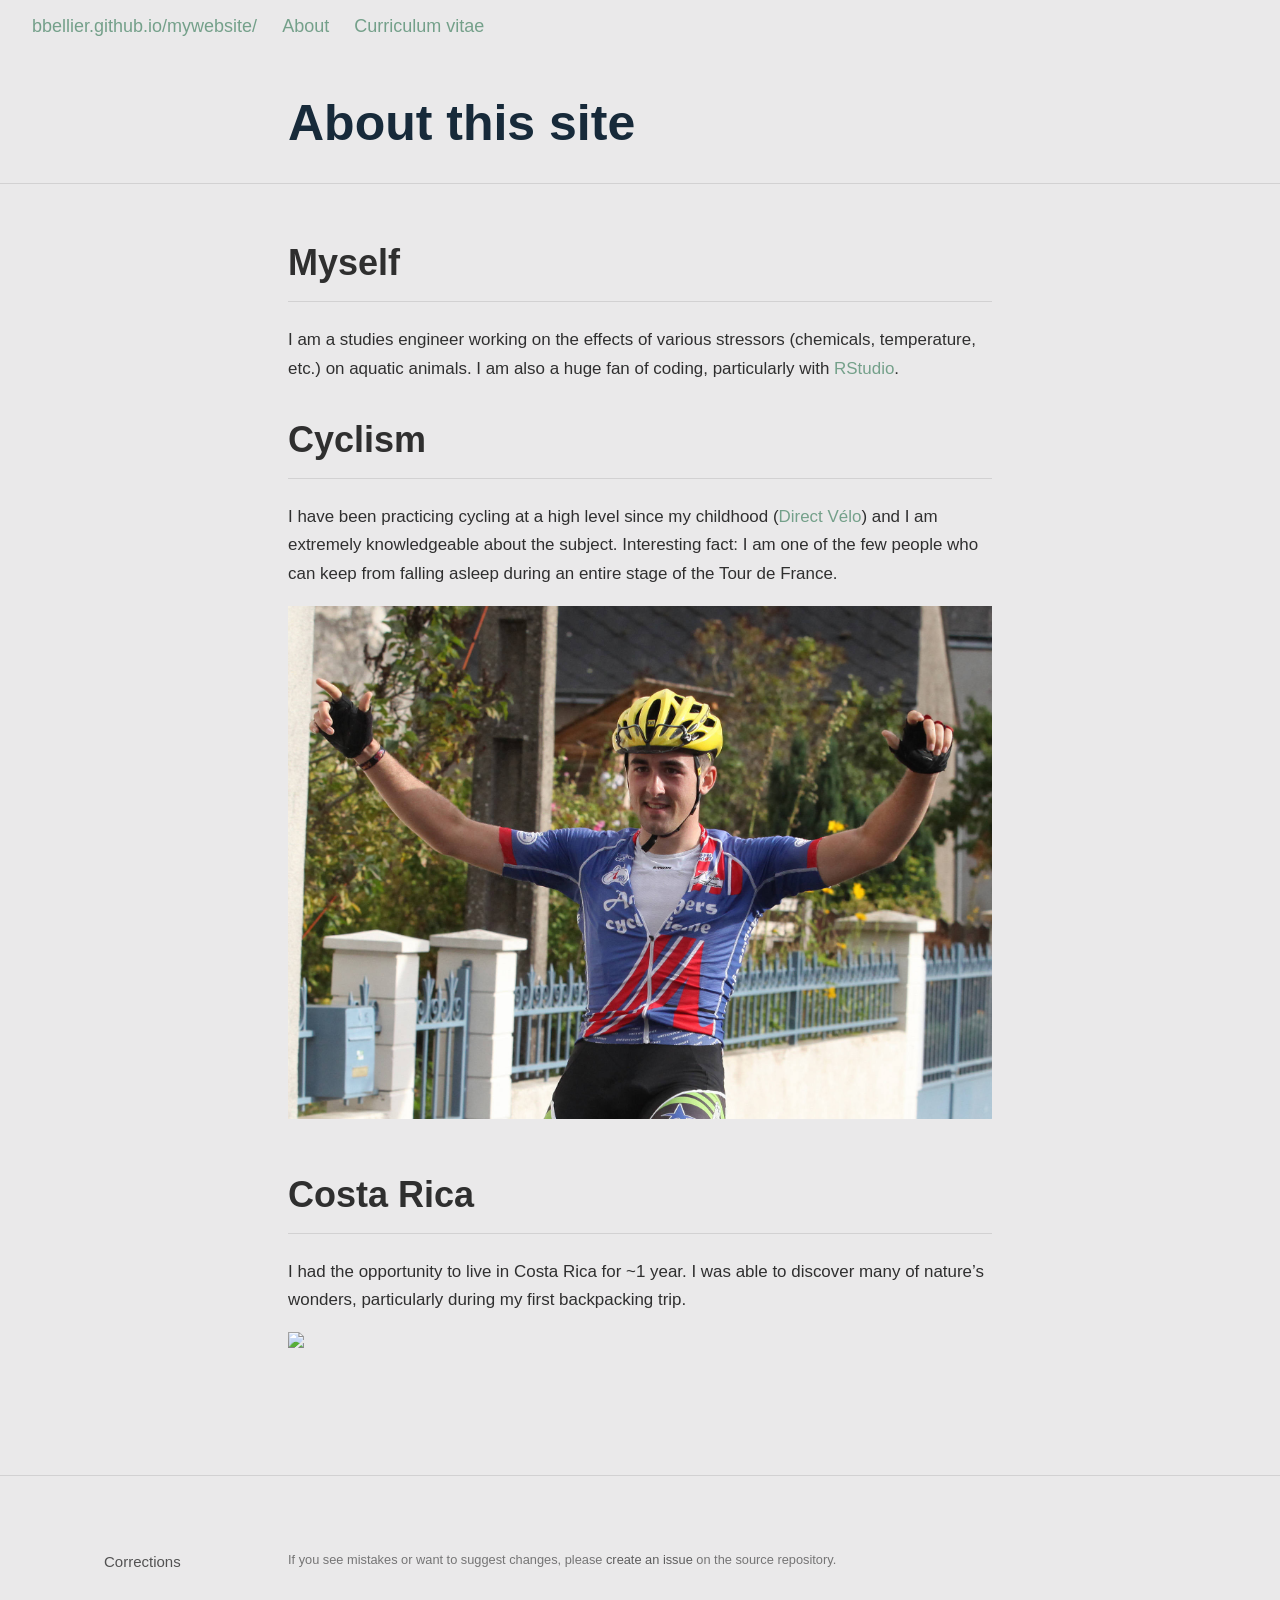
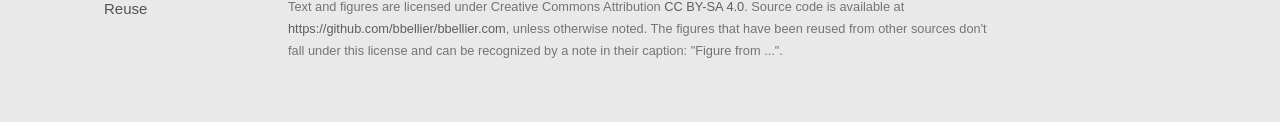
==== docs/about.html @ c28775d5 "Modifications 4 first files" ====
<!DOCTYPE html>

<html xmlns="http://www.w3.org/1999/xhtml" lang="" xml:lang="">

<head>
  <meta charset="utf-8"/>
  <meta name="viewport" content="width=device-width, initial-scale=1"/>
  <meta http-equiv="X-UA-Compatible" content="IE=Edge,chrome=1"/>
  <meta name="generator" content="distill" />

  <style type="text/css">
  /* Hide doc at startup (prevent jankiness while JS renders/transforms) */
  body {
    visibility: hidden;
  }
  </style>

 <!--radix_placeholder_import_source-->
 <!--/radix_placeholder_import_source-->

<style type="text/css">code{white-space: pre;}</style>
<style type="text/css" data-origin="pandoc">
pre > code.sourceCode { white-space: pre; position: relative; }
pre > code.sourceCode > span { display: inline-block; line-height: 1.25; }
pre > code.sourceCode > span:empty { height: 1.2em; }
.sourceCode { overflow: visible; }
code.sourceCode > span { color: inherit; text-decoration: inherit; }
div.sourceCode { margin: 1em 0; }
pre.sourceCode { margin: 0; }
@media screen {
div.sourceCode { overflow: auto; }
}
@media print {
pre > code.sourceCode { white-space: pre-wrap; }
pre > code.sourceCode > span { text-indent: -5em; padding-left: 5em; }
}
pre.numberSource code
  { counter-reset: source-line 0; }
pre.numberSource code > span
  { position: relative; left: -4em; counter-increment: source-line; }
pre.numberSource code > span > a:first-child::before
  { content: counter(source-line);
    position: relative; left: -1em; text-align: right; vertical-align: baseline;
    border: none; display: inline-block;
    -webkit-touch-callout: none; -webkit-user-select: none;
    -khtml-user-select: none; -moz-user-select: none;
    -ms-user-select: none; user-select: none;
    padding: 0 4px; width: 4em;
    color: #aaaaaa;
  }
pre.numberSource { margin-left: 3em; border-left: 1px solid #aaaaaa;  padding-left: 4px; }
div.sourceCode
  { color: #00769e; background-color: #f1f3f5; }
@media screen {
pre > code.sourceCode > span > a:first-child::before { text-decoration: underline; }
}
code span { color: #00769e; } /* Normal */
code span.al { color: #ad0000; } /* Alert */
code span.an { color: #5e5e5e; } /* Annotation */
code span.at { color: #657422; } /* Attribute */
code span.bn { color: #ad0000; } /* BaseN */
code span.bu { } /* BuiltIn */
code span.cf { color: #00769e; } /* ControlFlow */
code span.ch { color: #20794d; } /* Char */
code span.cn { color: #8f5902; } /* Constant */
code span.co { color: #5e5e5e; } /* Comment */
code span.cv { color: #5e5e5e; font-style: italic; } /* CommentVar */
code span.do { color: #5e5e5e; font-style: italic; } /* Documentation */
code span.dt { color: #ad0000; } /* DataType */
code span.dv { color: #ad0000; } /* DecVal */
code span.er { color: #ad0000; } /* Error */
code span.ex { } /* Extension */
code span.fl { color: #ad0000; } /* Float */
code span.fu { color: #4758ab; } /* Function */
code span.im { } /* Import */
code span.in { color: #5e5e5e; } /* Information */
code span.kw { color: #00769e; } /* Keyword */
code span.op { color: #5e5e5e; } /* Operator */
code span.ot { color: #00769e; } /* Other */
code span.pp { color: #ad0000; } /* Preprocessor */
code span.sc { color: #5e5e5e; } /* SpecialChar */
code span.ss { color: #20794d; } /* SpecialString */
code span.st { color: #20794d; } /* String */
code span.va { color: #111111; } /* Variable */
code span.vs { color: #20794d; } /* VerbatimString */
code span.wa { color: #5e5e5e; font-style: italic; } /* Warning */
</style>


  <!--radix_placeholder_meta_tags-->
  <title>bbellier.github.io/mywebsite/: About this site</title>


  <link rel="license" href="https://creativecommons.org/licenses/by-sa/4.0/"/>
  <link rel="icon" type="image/vnd.microsoft.icon" href="icons/fish.ico"/>


  <!--  https://developers.facebook.com/docs/sharing/webmasters#markup -->
  <meta property="og:title" content="bbellier.github.io/mywebsite/: About this site"/>
  <meta property="og:type" content="article"/>
  <meta property="og:locale" content="en_US"/>
  <meta property="og:site_name" content="bbellier.github.io/mywebsite/"/>

  <!--  https://dev.twitter.com/cards/types/summary -->
  <meta property="twitter:card" content="summary"/>
  <meta property="twitter:title" content="bbellier.github.io/mywebsite/: About this site"/>

  <!--/radix_placeholder_meta_tags-->
  <!--radix_placeholder_rmarkdown_metadata-->

  <script type="text/json" id="radix-rmarkdown-metadata">
  {"type":"list","attributes":{"names":{"type":"character","attributes":{},"value":["title","site"]}},"value":[{"type":"character","attributes":{},"value":["About this site"]},{"type":"character","attributes":{},"value":["distill::distill_website"]}]}
  </script>
  <!--/radix_placeholder_rmarkdown_metadata-->
  <!--radix_placeholder_navigation_in_header-->
  <meta name="distill:offset" content=""/>

  <script type="application/javascript">

    window.headroom_prevent_pin = false;

    window.document.addEventListener("DOMContentLoaded", function (event) {

      // initialize headroom for banner
      var header = $('header').get(0);
      var headerHeight = header.offsetHeight;
      var headroom = new Headroom(header, {
        tolerance: 5,
        onPin : function() {
          if (window.headroom_prevent_pin) {
            window.headroom_prevent_pin = false;
            headroom.unpin();
          }
        }
      });
      headroom.init();
      if(window.location.hash)
        headroom.unpin();
      $(header).addClass('headroom--transition');

      // offset scroll location for banner on hash change
      // (see: https://github.com/WickyNilliams/headroom.js/issues/38)
      window.addEventListener("hashchange", function(event) {
        window.scrollTo(0, window.pageYOffset - (headerHeight + 25));
      });

      // responsive menu
      $('.distill-site-header').each(function(i, val) {
        var topnav = $(this);
        var toggle = topnav.find('.nav-toggle');
        toggle.on('click', function() {
          topnav.toggleClass('responsive');
        });
      });

      // nav dropdowns
      $('.nav-dropbtn').click(function(e) {
        $(this).next('.nav-dropdown-content').toggleClass('nav-dropdown-active');
        $(this).parent().siblings('.nav-dropdown')
           .children('.nav-dropdown-content').removeClass('nav-dropdown-active');
      });
      $("body").click(function(e){
        $('.nav-dropdown-content').removeClass('nav-dropdown-active');
      });
      $(".nav-dropdown").click(function(e){
        e.stopPropagation();
      });
    });
  </script>

  <style type="text/css">

  /* Theme (user-documented overrideables for nav appearance) */

  .distill-site-nav {
    color: rgba(255, 255, 255, 0.8);
    background-color: #0F2E3D;
    font-size: 15px;
    font-weight: 300;
  }

  .distill-site-nav a {
    color: inherit;
    text-decoration: none;
  }

  .distill-site-nav a:hover {
    color: white;
  }

  @media print {
    .distill-site-nav {
      display: none;
    }
  }

  .distill-site-header {

  }

  .distill-site-footer {

  }


  /* Site Header */

  .distill-site-header {
    width: 100%;
    box-sizing: border-box;
    z-index: 3;
  }

  .distill-site-header .nav-left {
    display: inline-block;
    margin-left: 8px;
  }

  @media screen and (max-width: 768px) {
    .distill-site-header .nav-left {
      margin-left: 0;
    }
  }


  .distill-site-header .nav-right {
    float: right;
    margin-right: 8px;
  }

  .distill-site-header a,
  .distill-site-header .title {
    display: inline-block;
    text-align: center;
    padding: 14px 10px 14px 10px;
  }

  .distill-site-header .title {
    font-size: 18px;
    min-width: 150px;
  }

  .distill-site-header .logo {
    padding: 0;
  }

  .distill-site-header .logo img {
    display: none;
    max-height: 20px;
    width: auto;
    margin-bottom: -4px;
  }

  .distill-site-header .nav-image img {
    max-height: 18px;
    width: auto;
    display: inline-block;
    margin-bottom: -3px;
  }



  @media screen and (min-width: 1000px) {
    .distill-site-header .logo img {
      display: inline-block;
    }
    .distill-site-header .nav-left {
      margin-left: 20px;
    }
    .distill-site-header .nav-right {
      margin-right: 20px;
    }
    .distill-site-header .title {
      padding-left: 12px;
    }
  }


  .distill-site-header .nav-toggle {
    display: none;
  }

  .nav-dropdown {
    display: inline-block;
    position: relative;
  }

  .nav-dropdown .nav-dropbtn {
    border: none;
    outline: none;
    color: rgba(255, 255, 255, 0.8);
    padding: 16px 10px;
    background-color: transparent;
    font-family: inherit;
    font-size: inherit;
    font-weight: inherit;
    margin: 0;
    margin-top: 1px;
    z-index: 2;
  }

  .nav-dropdown-content {
    display: none;
    position: absolute;
    background-color: white;
    min-width: 200px;
    border: 1px solid rgba(0,0,0,0.15);
    border-radius: 4px;
    box-shadow: 0px 8px 16px 0px rgba(0,0,0,0.1);
    z-index: 1;
    margin-top: 2px;
    white-space: nowrap;
    padding-top: 4px;
    padding-bottom: 4px;
  }

  .nav-dropdown-content hr {
    margin-top: 4px;
    margin-bottom: 4px;
    border: none;
    border-bottom: 1px solid rgba(0, 0, 0, 0.1);
  }

  .nav-dropdown-active {
    display: block;
  }

  .nav-dropdown-content a, .nav-dropdown-content .nav-dropdown-header {
    color: black;
    padding: 6px 24px;
    text-decoration: none;
    display: block;
    text-align: left;
  }

  .nav-dropdown-content .nav-dropdown-header {
    display: block;
    padding: 5px 24px;
    padding-bottom: 0;
    text-transform: uppercase;
    font-size: 14px;
    color: #999999;
    white-space: nowrap;
  }

  .nav-dropdown:hover .nav-dropbtn {
    color: white;
  }

  .nav-dropdown-content a:hover {
    background-color: #ddd;
    color: black;
  }

  .nav-right .nav-dropdown-content {
    margin-left: -45%;
    right: 0;
  }

  @media screen and (max-width: 768px) {
    .distill-site-header a, .distill-site-header .nav-dropdown  {display: none;}
    .distill-site-header a.nav-toggle {
      float: right;
      display: block;
    }
    .distill-site-header .title {
      margin-left: 0;
    }
    .distill-site-header .nav-right {
      margin-right: 0;
    }
    .distill-site-header {
      overflow: hidden;
    }
    .nav-right .nav-dropdown-content {
      margin-left: 0;
    }
  }


  @media screen and (max-width: 768px) {
    .distill-site-header.responsive {position: relative; min-height: 500px; }
    .distill-site-header.responsive a.nav-toggle {
      position: absolute;
      right: 0;
      top: 0;
    }
    .distill-site-header.responsive a,
    .distill-site-header.responsive .nav-dropdown {
      display: block;
      text-align: left;
    }
    .distill-site-header.responsive .nav-left,
    .distill-site-header.responsive .nav-right {
      width: 100%;
    }
    .distill-site-header.responsive .nav-dropdown {float: none;}
    .distill-site-header.responsive .nav-dropdown-content {position: relative;}
    .distill-site-header.responsive .nav-dropdown .nav-dropbtn {
      display: block;
      width: 100%;
      text-align: left;
    }
  }

  /* Site Footer */

  .distill-site-footer {
    width: 100%;
    overflow: hidden;
    box-sizing: border-box;
    z-index: 3;
    margin-top: 30px;
    padding-top: 30px;
    padding-bottom: 30px;
    text-align: center;
  }

  /* Headroom */

  d-title {
    padding-top: 6rem;
  }

  @media print {
    d-title {
      padding-top: 4rem;
    }
  }

  .headroom {
    z-index: 1000;
    position: fixed;
    top: 0;
    left: 0;
    right: 0;
  }

  .headroom--transition {
    transition: all .4s ease-in-out;
  }

  .headroom--unpinned {
    top: -100px;
  }

  .headroom--pinned {
    top: 0;
  }

  /* adjust viewport for navbar height */
  /* helps vertically center bootstrap (non-distill) content */
  .min-vh-100 {
    min-height: calc(100vh - 100px) !important;
  }

  </style>

  <script src="site_libs/jquery-3.6.0/jquery-3.6.0.min.js"></script>
  <link href="site_libs/font-awesome-6.4.2/css/all.min.css" rel="stylesheet"/>
  <link href="site_libs/font-awesome-6.4.2/css/v4-shims.min.css" rel="stylesheet"/>
  <script src="site_libs/headroom-0.9.4/headroom.min.js"></script>
  <script src="site_libs/autocomplete-0.37.1/autocomplete.min.js"></script>
  <script src="site_libs/fuse-6.4.1/fuse.min.js"></script>

  <script type="application/javascript">

  function getMeta(metaName) {
    var metas = document.getElementsByTagName('meta');
    for (let i = 0; i < metas.length; i++) {
      if (metas[i].getAttribute('name') === metaName) {
        return metas[i].getAttribute('content');
      }
    }
    return '';
  }

  function offsetURL(url) {
    var offset = getMeta('distill:offset');
    return offset ? offset + '/' + url : url;
  }

  function createFuseIndex() {

    // create fuse index
    var options = {
      keys: [
        { name: 'title', weight: 20 },
        { name: 'categories', weight: 15 },
        { name: 'description', weight: 10 },
        { name: 'contents', weight: 5 },
      ],
      ignoreLocation: true,
      threshold: 0
    };
    var fuse = new window.Fuse([], options);

    // fetch the main search.json
    return fetch(offsetURL('search.json'))
      .then(function(response) {
        if (response.status == 200) {
          return response.json().then(function(json) {
            // index main articles
            json.articles.forEach(function(article) {
              fuse.add(article);
            });
            // download collections and index their articles
            return Promise.all(json.collections.map(function(collection) {
              return fetch(offsetURL(collection)).then(function(response) {
                if (response.status === 200) {
                  return response.json().then(function(articles) {
                    articles.forEach(function(article) {
                      fuse.add(article);
                    });
                  })
                } else {
                  return Promise.reject(
                    new Error('Unexpected status from search index request: ' +
                              response.status)
                  );
                }
              });
            })).then(function() {
              return fuse;
            });
          });

        } else {
          return Promise.reject(
            new Error('Unexpected status from search index request: ' +
                        response.status)
          );
        }
      });
  }

  window.document.addEventListener("DOMContentLoaded", function (event) {

    // get search element (bail if we don't have one)
    var searchEl = window.document.getElementById('distill-search');
    if (!searchEl)
      return;

    createFuseIndex()
      .then(function(fuse) {

        // make search box visible
        searchEl.classList.remove('hidden');

        // initialize autocomplete
        var options = {
          autoselect: true,
          hint: false,
          minLength: 2,
        };
        window.autocomplete(searchEl, options, [{
          source: function(query, callback) {
            const searchOptions = {
              isCaseSensitive: false,
              shouldSort: true,
              minMatchCharLength: 2,
              limit: 10,
            };
            var results = fuse.search(query, searchOptions);
            callback(results
              .map(function(result) { return result.item; })
            );
          },
          templates: {
            suggestion: function(suggestion) {
              var img = suggestion.preview && Object.keys(suggestion.preview).length > 0
                ? `<img src="${offsetURL(suggestion.preview)}"</img>`
                : '';
              var html = `
                <div class="search-item">
                  <h3>${suggestion.title}</h3>
                  <div class="search-item-description">
                    ${suggestion.description || ''}
                  </div>
                  <div class="search-item-preview">
                    ${img}
                  </div>
                </div>
              `;
              return html;
            }
          }
        }]).on('autocomplete:selected', function(event, suggestion) {
          window.location.href = offsetURL(suggestion.path);
        });
        // remove inline display style on autocompleter (we want to
        // manage responsive display via css)
        $('.algolia-autocomplete').css("display", "");
      })
      .catch(function(error) {
        console.log(error);
      });

  });

  </script>

  <style type="text/css">

  .nav-search {
    font-size: x-small;
  }

  /* Algolioa Autocomplete */

  .algolia-autocomplete {
    display: inline-block;
    margin-left: 10px;
    vertical-align: sub;
    background-color: white;
    color: black;
    padding: 6px;
    padding-top: 8px;
    padding-bottom: 0;
    border-radius: 6px;
    border: 1px #0F2E3D solid;
    width: 180px;
  }


  @media screen and (max-width: 768px) {
    .distill-site-nav .algolia-autocomplete {
      display: none;
      visibility: hidden;
    }
    .distill-site-nav.responsive .algolia-autocomplete {
      display: inline-block;
      visibility: visible;
    }
    .distill-site-nav.responsive .algolia-autocomplete .aa-dropdown-menu {
      margin-left: 0;
      width: 400px;
      max-height: 400px;
    }
  }

  .algolia-autocomplete .aa-input, .algolia-autocomplete .aa-hint {
    width: 90%;
    outline: none;
    border: none;
  }

  .algolia-autocomplete .aa-hint {
    color: #999;
  }
  .algolia-autocomplete .aa-dropdown-menu {
    width: 550px;
    max-height: 70vh;
    overflow-x: visible;
    overflow-y: scroll;
    padding: 5px;
    margin-top: 3px;
    margin-left: -150px;
    background-color: #fff;
    border-radius: 5px;
    border: 1px solid #999;
    border-top: none;
  }

  .algolia-autocomplete .aa-dropdown-menu .aa-suggestion {
    cursor: pointer;
    padding: 5px 4px;
    border-bottom: 1px solid #eee;
  }

  .algolia-autocomplete .aa-dropdown-menu .aa-suggestion:last-of-type {
    border-bottom: none;
    margin-bottom: 2px;
  }

  .algolia-autocomplete .aa-dropdown-menu .aa-suggestion .search-item {
    overflow: hidden;
    font-size: 0.8em;
    line-height: 1.4em;
  }

  .algolia-autocomplete .aa-dropdown-menu .aa-suggestion .search-item h3 {
    font-size: 1rem;
    margin-block-start: 0;
    margin-block-end: 5px;
  }

  .algolia-autocomplete .aa-dropdown-menu .aa-suggestion .search-item-description {
    display: inline-block;
    overflow: hidden;
    height: 2.8em;
    width: 80%;
    margin-right: 4%;
  }

  .algolia-autocomplete .aa-dropdown-menu .aa-suggestion .search-item-preview {
    display: inline-block;
    width: 15%;
  }

  .algolia-autocomplete .aa-dropdown-menu .aa-suggestion .search-item-preview img {
    height: 3em;
    width: auto;
    display: none;
  }

  .algolia-autocomplete .aa-dropdown-menu .aa-suggestion .search-item-preview img[src] {
    display: initial;
  }

  .algolia-autocomplete .aa-dropdown-menu .aa-suggestion.aa-cursor {
    background-color: #eee;
  }
  .algolia-autocomplete .aa-dropdown-menu .aa-suggestion em {
    font-weight: bold;
    font-style: normal;
  }

  </style>


  <!--/radix_placeholder_navigation_in_header-->
  <!--radix_placeholder_distill-->

  <style type="text/css">

  body {
    background-color: white;
  }

  .pandoc-table {
    width: 100%;
  }

  .pandoc-table>caption {
    margin-bottom: 10px;
  }

  .pandoc-table th:not([align]) {
    text-align: left;
  }

  .pagedtable-footer {
    font-size: 15px;
  }

  d-byline .byline {
    grid-template-columns: 2fr 2fr;
  }

  d-byline .byline h3 {
    margin-block-start: 1.5em;
  }

  d-byline .byline .authors-affiliations h3 {
    margin-block-start: 0.5em;
  }

  .authors-affiliations .orcid-id {
    width: 16px;
    height:16px;
    margin-left: 4px;
    margin-right: 4px;
    vertical-align: middle;
    padding-bottom: 2px;
  }

  d-title .dt-tags {
    margin-top: 1em;
    grid-column: text;
  }

  .dt-tags .dt-tag {
    text-decoration: none;
    display: inline-block;
    color: rgba(0,0,0,0.6);
    padding: 0em 0.4em;
    margin-right: 0.5em;
    margin-bottom: 0.4em;
    font-size: 70%;
    border: 1px solid rgba(0,0,0,0.2);
    border-radius: 3px;
    text-transform: uppercase;
    font-weight: 500;
  }

  d-article table.gt_table td,
  d-article table.gt_table th {
    border-bottom: none;
    font-size: 100%;
  }

  .html-widget {
    margin-bottom: 2.0em;
  }

  .l-screen-inset {
    padding-right: 16px;
  }

  .l-screen .caption {
    margin-left: 10px;
  }

  .shaded {
    background: rgb(247, 247, 247);
    padding-top: 20px;
    padding-bottom: 20px;
    border-top: 1px solid rgba(0, 0, 0, 0.1);
    border-bottom: 1px solid rgba(0, 0, 0, 0.1);
  }

  .shaded .html-widget {
    margin-bottom: 0;
    border: 1px solid rgba(0, 0, 0, 0.1);
  }

  .shaded .shaded-content {
    background: white;
  }

  .text-output {
    margin-top: 0;
    line-height: 1.5em;
  }

  .hidden {
    display: none !important;
  }

  hr.section-separator {
    border: none;
    border-top: 1px solid rgba(0, 0, 0, 0.1);
    margin: 0px;
  }


  d-byline {
    border-top: none;
  }

  d-article {
    padding-top: 2.5rem;
    padding-bottom: 30px;
    border-top: none;
  }

  d-appendix {
    padding-top: 30px;
  }

  d-article>p>img {
    width: 100%;
  }

  d-article h2 {
    margin: 1rem 0 1.5rem 0;
  }

  d-article h3 {
    margin-top: 1.5rem;
  }

  d-article iframe {
    border: 1px solid rgba(0, 0, 0, 0.1);
    margin-bottom: 2.0em;
    width: 100%;
  }

  /* Tweak code blocks */

  d-article div.sourceCode code,
  d-article pre code {
    font-family: Consolas, Monaco, 'Andale Mono', 'Ubuntu Mono', monospace;
  }

  d-article pre,
  d-article div.sourceCode,
  d-article div.sourceCode pre {
    overflow: auto;
  }

  d-article div.sourceCode {
    background-color: white;
  }

  d-article div.sourceCode pre {
    padding-left: 10px;
    font-size: 12px;
    border-left: 2px solid rgba(0,0,0,0.1);
  }

  d-article pre {
    font-size: 12px;
    color: black;
    background: none;
    margin-top: 0;
    text-align: left;
    white-space: pre;
    word-spacing: normal;
    word-break: normal;
    word-wrap: normal;
    line-height: 1.5;

    -moz-tab-size: 4;
    -o-tab-size: 4;
    tab-size: 4;

    -webkit-hyphens: none;
    -moz-hyphens: none;
    -ms-hyphens: none;
    hyphens: none;
  }

  d-article pre a {
    border-bottom: none;
  }

  d-article pre a:hover {
    border-bottom: none;
    text-decoration: underline;
  }

  d-article details {
    grid-column: text;
    margin-bottom: 0.8em;
  }

  @media(min-width: 768px) {

  d-article pre,
  d-article div.sourceCode,
  d-article div.sourceCode pre {
    overflow: visible !important;
  }

  d-article div.sourceCode pre {
    padding-left: 18px;
    font-size: 14px;
  }

  /* tweak for Pandoc numbered line within distill */
  d-article pre.numberSource code > span {
      left: -2em;
  }

  d-article pre {
    font-size: 14px;
  }

  }

  figure img.external {
    background: white;
    border: 1px solid rgba(0, 0, 0, 0.1);
    box-shadow: 0 1px 8px rgba(0, 0, 0, 0.1);
    padding: 18px;
    box-sizing: border-box;
  }

  /* CSS for d-contents */

  .d-contents {
    grid-column: text;
    color: rgba(0,0,0,0.8);
    font-size: 0.9em;
    padding-bottom: 1em;
    margin-bottom: 1em;
    padding-bottom: 0.5em;
    margin-bottom: 1em;
    padding-left: 0.25em;
    justify-self: start;
  }

  @media(min-width: 1000px) {
    .d-contents.d-contents-float {
      height: 0;
      grid-column-start: 1;
      grid-column-end: 4;
      justify-self: center;
      padding-right: 3em;
      padding-left: 2em;
    }
  }

  .d-contents nav h3 {
    font-size: 18px;
    margin-top: 0;
    margin-bottom: 1em;
  }

  .d-contents li {
    list-style-type: none
  }

  .d-contents nav > ul {
    padding-left: 0;
  }

  .d-contents ul {
    padding-left: 1em
  }

  .d-contents nav ul li {
    margin-top: 0.6em;
    margin-bottom: 0.2em;
  }

  .d-contents nav a {
    font-size: 13px;
    border-bottom: none;
    text-decoration: none
    color: rgba(0, 0, 0, 0.8);
  }

  .d-contents nav a:hover {
    text-decoration: underline solid rgba(0, 0, 0, 0.6)
  }

  .d-contents nav > ul > li > a {
    font-weight: 600;
  }

  .d-contents nav > ul > li > ul {
    font-weight: inherit;
  }

  .d-contents nav > ul > li > ul > li {
    margin-top: 0.2em;
  }


  .d-contents nav ul {
    margin-top: 0;
    margin-bottom: 0.25em;
  }

  .d-article-with-toc h2:nth-child(2) {
    margin-top: 0;
  }


  /* Figure */

  .figure {
    position: relative;
    margin-bottom: 2.5em;
    margin-top: 1.5em;
  }

  .figure .caption {
    color: rgba(0, 0, 0, 0.6);
    font-size: 12px;
    line-height: 1.5em;
  }

  .figure img.external {
    background: white;
    border: 1px solid rgba(0, 0, 0, 0.1);
    box-shadow: 0 1px 8px rgba(0, 0, 0, 0.1);
    padding: 18px;
    box-sizing: border-box;
  }

  .figure .caption a {
    color: rgba(0, 0, 0, 0.6);
  }

  .figure .caption b,
  .figure .caption strong, {
    font-weight: 600;
    color: rgba(0, 0, 0, 1.0);
  }

  /* Citations */

  d-article .citation {
    color: inherit;
    cursor: inherit;
  }

  div.hanging-indent{
    margin-left: 1em; text-indent: -1em;
  }

  /* Citation hover box */

  .tippy-box[data-theme~=light-border] {
    background-color: rgba(250, 250, 250, 0.95);
  }

  .tippy-content > p {
    margin-bottom: 0;
    padding: 2px;
  }


  /* Tweak 1000px media break to show more text */

  @media(min-width: 1000px) {
    .base-grid,
    distill-header,
    d-title,
    d-abstract,
    d-article,
    d-appendix,
    distill-appendix,
    d-byline,
    d-footnote-list,
    d-citation-list,
    distill-footer {
      grid-template-columns: [screen-start] 1fr [page-start kicker-start] 80px [middle-start] 50px [text-start kicker-end] 65px 65px 65px 65px 65px 65px 65px 65px [text-end gutter-start] 65px [middle-end] 65px [page-end gutter-end] 1fr [screen-end];
      grid-column-gap: 16px;
    }

    .grid {
      grid-column-gap: 16px;
    }

    d-article {
      font-size: 1.06rem;
      line-height: 1.7em;
    }
    figure .caption, .figure .caption, figure figcaption {
      font-size: 13px;
    }
  }

  @media(min-width: 1180px) {
    .base-grid,
    distill-header,
    d-title,
    d-abstract,
    d-article,
    d-appendix,
    distill-appendix,
    d-byline,
    d-footnote-list,
    d-citation-list,
    distill-footer {
      grid-template-columns: [screen-start] 1fr [page-start kicker-start] 60px [middle-start] 60px [text-start kicker-end] 60px 60px 60px 60px 60px 60px 60px 60px [text-end gutter-start] 60px [middle-end] 60px [page-end gutter-end] 1fr [screen-end];
      grid-column-gap: 32px;
    }

    .grid {
      grid-column-gap: 32px;
    }
  }


  /* Get the citation styles for the appendix (not auto-injected on render since
     we do our own rendering of the citation appendix) */

  d-appendix .citation-appendix,
  .d-appendix .citation-appendix {
    font-size: 11px;
    line-height: 15px;
    border-left: 1px solid rgba(0, 0, 0, 0.1);
    padding-left: 18px;
    border: 1px solid rgba(0,0,0,0.1);
    background: rgba(0, 0, 0, 0.02);
    padding: 10px 18px;
    border-radius: 3px;
    color: rgba(150, 150, 150, 1);
    overflow: hidden;
    margin-top: -12px;
    white-space: pre-wrap;
    word-wrap: break-word;
  }

  /* Include appendix styles here so they can be overridden */

  d-appendix {
    contain: layout style;
    font-size: 0.8em;
    line-height: 1.7em;
    margin-top: 60px;
    margin-bottom: 0;
    border-top: 1px solid rgba(0, 0, 0, 0.1);
    color: rgba(0,0,0,0.5);
    padding-top: 60px;
    padding-bottom: 48px;
  }

  d-appendix h3 {
    grid-column: page-start / text-start;
    font-size: 15px;
    font-weight: 500;
    margin-top: 1em;
    margin-bottom: 0;
    color: rgba(0,0,0,0.65);
  }

  d-appendix h3 + * {
    margin-top: 1em;
  }

  d-appendix ol {
    padding: 0 0 0 15px;
  }

  @media (min-width: 768px) {
    d-appendix ol {
      padding: 0 0 0 30px;
      margin-left: -30px;
    }
  }

  d-appendix li {
    margin-bottom: 1em;
  }

  d-appendix a {
    color: rgba(0, 0, 0, 0.6);
  }

  d-appendix > * {
    grid-column: text;
  }

  d-appendix > d-footnote-list,
  d-appendix > d-citation-list,
  d-appendix > distill-appendix {
    grid-column: screen;
  }

  /* Include footnote styles here so they can be overridden */

  d-footnote-list {
    contain: layout style;
  }

  d-footnote-list > * {
    grid-column: text;
  }

  d-footnote-list a.footnote-backlink {
    color: rgba(0,0,0,0.3);
    padding-left: 0.5em;
  }



  /* Anchor.js */

  .anchorjs-link {
    /*transition: all .25s linear; */
    text-decoration: none;
    border-bottom: none;
  }
  *:hover > .anchorjs-link {
    margin-left: -1.125em !important;
    text-decoration: none;
    border-bottom: none;
  }

  /* Social footer */

  .social_footer {
    margin-top: 30px;
    margin-bottom: 0;
    color: rgba(0,0,0,0.67);
  }

  .disqus-comments {
    margin-right: 30px;
  }

  .disqus-comment-count {
    border-bottom: 1px solid rgba(0, 0, 0, 0.4);
    cursor: pointer;
  }

  #disqus_thread {
    margin-top: 30px;
  }

  .article-sharing a {
    border-bottom: none;
    margin-right: 8px;
  }

  .article-sharing a:hover {
    border-bottom: none;
  }

  .sidebar-section.subscribe {
    font-size: 12px;
    line-height: 1.6em;
  }

  .subscribe p {
    margin-bottom: 0.5em;
  }


  .article-footer .subscribe {
    font-size: 15px;
    margin-top: 45px;
  }


  .sidebar-section.custom {
    font-size: 12px;
    line-height: 1.6em;
  }

  .custom p {
    margin-bottom: 0.5em;
  }

  /* Styles for listing layout (hide title) */
  .layout-listing d-title, .layout-listing .d-title {
    display: none;
  }

  /* Styles for posts lists (not auto-injected) */


  .posts-with-sidebar {
    padding-left: 45px;
    padding-right: 45px;
  }

  .posts-list .description h2,
  .posts-list .description p {
    font-family: -apple-system, BlinkMacSystemFont, "Segoe UI", Roboto, Oxygen, Ubuntu, Cantarell, "Fira Sans", "Droid Sans", "Helvetica Neue", Arial, sans-serif;
  }

  .posts-list .description h2 {
    font-weight: 700;
    border-bottom: none;
    padding-bottom: 0;
  }

  .posts-list h2.post-tag {
    border-bottom: 1px solid rgba(0, 0, 0, 0.2);
    padding-bottom: 12px;
  }
  .posts-list {
    margin-top: 60px;
    margin-bottom: 24px;
  }

  .posts-list .post-preview {
    text-decoration: none;
    overflow: hidden;
    display: block;
    border-bottom: 1px solid rgba(0, 0, 0, 0.1);
    padding: 24px 0;
  }

  .post-preview-last {
    border-bottom: none !important;
  }

  .posts-list .posts-list-caption {
    grid-column: screen;
    font-weight: 400;
  }

  .posts-list .post-preview h2 {
    margin: 0 0 6px 0;
    line-height: 1.2em;
    font-style: normal;
    font-size: 24px;
  }

  .posts-list .post-preview p {
    margin: 0 0 12px 0;
    line-height: 1.4em;
    font-size: 16px;
  }

  .posts-list .post-preview .thumbnail {
    box-sizing: border-box;
    margin-bottom: 24px;
    position: relative;
    max-width: 500px;
  }
  .posts-list .post-preview img {
    width: 100%;
    display: block;
  }

  .posts-list .metadata {
    font-size: 12px;
    line-height: 1.4em;
    margin-bottom: 18px;
  }

  .posts-list .metadata > * {
    display: inline-block;
  }

  .posts-list .metadata .publishedDate {
    margin-right: 2em;
  }

  .posts-list .metadata .dt-authors {
    display: block;
    margin-top: 0.3em;
    margin-right: 2em;
  }

  .posts-list .dt-tags {
    display: block;
    line-height: 1em;
  }

  .posts-list .dt-tags .dt-tag {
    display: inline-block;
    color: rgba(0,0,0,0.6);
    padding: 0.3em 0.4em;
    margin-right: 0.2em;
    margin-bottom: 0.4em;
    font-size: 60%;
    border: 1px solid rgba(0,0,0,0.2);
    border-radius: 3px;
    text-transform: uppercase;
    font-weight: 500;
  }

  .posts-list img {
    opacity: 1;
  }

  .posts-list img[data-src] {
    opacity: 0;
  }

  .posts-more {
    clear: both;
  }


  .posts-sidebar {
    font-size: 16px;
  }

  .posts-sidebar h3 {
    font-size: 16px;
    margin-top: 0;
    margin-bottom: 0.5em;
    font-weight: 400;
    text-transform: uppercase;
  }

  .sidebar-section {
    margin-bottom: 30px;
  }

  .categories ul {
    list-style-type: none;
    margin: 0;
    padding: 0;
  }

  .categories li {
    color: rgba(0, 0, 0, 0.8);
    margin-bottom: 0;
  }

  .categories li>a {
    border-bottom: none;
  }

  .categories li>a:hover {
    border-bottom: 1px solid rgba(0, 0, 0, 0.4);
  }

  .categories .active {
    font-weight: 600;
  }

  .categories .category-count {
    color: rgba(0, 0, 0, 0.4);
  }


  @media(min-width: 768px) {
    .posts-list .post-preview h2 {
      font-size: 26px;
    }
    .posts-list .post-preview .thumbnail {
      float: right;
      width: 30%;
      margin-bottom: 0;
    }
    .posts-list .post-preview .description {
      float: left;
      width: 45%;
    }
    .posts-list .post-preview .metadata {
      float: left;
      width: 20%;
      margin-top: 8px;
    }
    .posts-list .post-preview p {
      margin: 0 0 12px 0;
      line-height: 1.5em;
      font-size: 16px;
    }
    .posts-with-sidebar .posts-list {
      float: left;
      width: 75%;
    }
    .posts-with-sidebar .posts-sidebar {
      float: right;
      width: 20%;
      margin-top: 60px;
      padding-top: 24px;
      padding-bottom: 24px;
    }
  }


  /* Improve display for browsers without grid (IE/Edge <= 15) */

  .downlevel {
    line-height: 1.6em;
    font-family: -apple-system, BlinkMacSystemFont, "Segoe UI", Roboto, Oxygen, Ubuntu, Cantarell, "Fira Sans", "Droid Sans", "Helvetica Neue", Arial, sans-serif;
    margin: 0;
  }

  .downlevel .d-title {
    padding-top: 6rem;
    padding-bottom: 1.5rem;
  }

  .downlevel .d-title h1 {
    font-size: 50px;
    font-weight: 700;
    line-height: 1.1em;
    margin: 0 0 0.5rem;
  }

  .downlevel .d-title p {
    font-weight: 300;
    font-size: 1.2rem;
    line-height: 1.55em;
    margin-top: 0;
  }

  .downlevel .d-byline {
    padding-top: 0.8em;
    padding-bottom: 0.8em;
    font-size: 0.8rem;
    line-height: 1.8em;
  }

  .downlevel .section-separator {
    border: none;
    border-top: 1px solid rgba(0, 0, 0, 0.1);
  }

  .downlevel .d-article {
    font-size: 1.06rem;
    line-height: 1.7em;
    padding-top: 1rem;
    padding-bottom: 2rem;
  }


  .downlevel .d-appendix {
    padding-left: 0;
    padding-right: 0;
    max-width: none;
    font-size: 0.8em;
    line-height: 1.7em;
    margin-bottom: 0;
    color: rgba(0,0,0,0.5);
    padding-top: 40px;
    padding-bottom: 48px;
  }

  .downlevel .footnotes ol {
    padding-left: 13px;
  }

  .downlevel .base-grid,
  .downlevel .distill-header,
  .downlevel .d-title,
  .downlevel .d-abstract,
  .downlevel .d-article,
  .downlevel .d-appendix,
  .downlevel .distill-appendix,
  .downlevel .d-byline,
  .downlevel .d-footnote-list,
  .downlevel .d-citation-list,
  .downlevel .distill-footer,
  .downlevel .appendix-bottom,
  .downlevel .posts-container {
    padding-left: 40px;
    padding-right: 40px;
  }

  @media(min-width: 768px) {
    .downlevel .base-grid,
    .downlevel .distill-header,
    .downlevel .d-title,
    .downlevel .d-abstract,
    .downlevel .d-article,
    .downlevel .d-appendix,
    .downlevel .distill-appendix,
    .downlevel .d-byline,
    .downlevel .d-footnote-list,
    .downlevel .d-citation-list,
    .downlevel .distill-footer,
    .downlevel .appendix-bottom,
    .downlevel .posts-container {
    padding-left: 150px;
    padding-right: 150px;
    max-width: 900px;
  }
  }

  .downlevel pre code {
    display: block;
    border-left: 2px solid rgba(0, 0, 0, .1);
    padding: 0 0 0 20px;
    font-size: 14px;
  }

  .downlevel code, .downlevel pre {
    color: black;
    background: none;
    font-family: Consolas, Monaco, 'Andale Mono', 'Ubuntu Mono', monospace;
    text-align: left;
    white-space: pre;
    word-spacing: normal;
    word-break: normal;
    word-wrap: normal;
    line-height: 1.5;

    -moz-tab-size: 4;
    -o-tab-size: 4;
    tab-size: 4;

    -webkit-hyphens: none;
    -moz-hyphens: none;
    -ms-hyphens: none;
    hyphens: none;
  }

  .downlevel .posts-list .post-preview {
    color: inherit;
  }



  </style>

  <script type="application/javascript">

  function is_downlevel_browser() {
    if (bowser.isUnsupportedBrowser({ msie: "12", msedge: "16"},
                                   window.navigator.userAgent)) {
      return true;
    } else {
      return window.load_distill_framework === undefined;
    }
  }

  // show body when load is complete
  function on_load_complete() {

    // add anchors
    if (window.anchors) {
      window.anchors.options.placement = 'left';
      window.anchors.add('d-article > h2, d-article > h3, d-article > h4, d-article > h5');
    }


    // set body to visible
    document.body.style.visibility = 'visible';

    // force redraw for leaflet widgets
    if (window.HTMLWidgets) {
      var maps = window.HTMLWidgets.findAll(".leaflet");
      $.each(maps, function(i, el) {
        var map = this.getMap();
        map.invalidateSize();
        map.eachLayer(function(layer) {
          if (layer instanceof L.TileLayer)
            layer.redraw();
        });
      });
    }

    // trigger 'shown' so htmlwidgets resize
    $('d-article').trigger('shown');
  }

  function init_distill() {

    init_common();

    // create front matter
    var front_matter = $('<d-front-matter></d-front-matter>');
    $('#distill-front-matter').wrap(front_matter);

    // create d-title
    $('.d-title').changeElementType('d-title');

    // separator
    var separator = '<hr class="section-separator" style="clear: both"/>';
    // prepend separator above appendix
    $('.d-byline').before(separator);
    $('.d-article').before(separator);

    // create d-byline
    var byline = $('<d-byline></d-byline>');
    $('.d-byline').replaceWith(byline);

    // create d-article
    var article = $('<d-article></d-article>');
    $('.d-article').wrap(article).children().unwrap();

    // move posts container into article
    $('.posts-container').appendTo($('d-article'));

    // create d-appendix
    $('.d-appendix').changeElementType('d-appendix');

    // flag indicating that we have appendix items
    var appendix = $('.appendix-bottom').children('h3').length > 0;

    // replace footnotes with <d-footnote>
    $('.footnote-ref').each(function(i, val) {
      appendix = true;
      var href = $(this).attr('href');
      var id = href.replace('#', '');
      var fn = $('#' + id);
      var fn_p = $('#' + id + '>p');
      fn_p.find('.footnote-back').remove();
      var text = fn_p.html();
      var dtfn = $('<d-footnote></d-footnote>');
      dtfn.html(text);
      $(this).replaceWith(dtfn);
    });
    // remove footnotes
    $('.footnotes').remove();

    // move refs into #references-listing
    $('#references-listing').replaceWith($('#refs'));

    $('h1.appendix, h2.appendix').each(function(i, val) {
      $(this).changeElementType('h3');
    });
    $('h3.appendix').each(function(i, val) {
      var id = $(this).attr('id');
      $('.d-contents a[href="#' + id + '"]').parent().remove();
      appendix = true;
      $(this).nextUntil($('h1, h2, h3')).addBack().appendTo($('d-appendix'));
    });

    // show d-appendix if we have appendix content
    $("d-appendix").css('display', appendix ? 'grid' : 'none');

    // localize layout chunks to just output
    $('.layout-chunk').each(function(i, val) {

      // capture layout
      var layout = $(this).attr('data-layout');

      // apply layout to markdown level block elements
      var elements = $(this).children().not('details, div.sourceCode, pre, script');
      elements.each(function(i, el) {
        var layout_div = $('<div class="' + layout + '"></div>');
        if (layout_div.hasClass('shaded')) {
          var shaded_content = $('<div class="shaded-content"></div>');
          $(this).wrap(shaded_content);
          $(this).parent().wrap(layout_div);
        } else {
          $(this).wrap(layout_div);
        }
      });


      // unwrap the layout-chunk div
      $(this).children().unwrap();
    });

    // remove code block used to force  highlighting css
    $('.distill-force-highlighting-css').parent().remove();

    // remove empty line numbers inserted by pandoc when using a
    // custom syntax highlighting theme, except when numbering line
    // in code chunk
    $('pre:not(.numberLines) code.sourceCode a:empty').remove();

    // load distill framework
    load_distill_framework();

    // wait for window.distillRunlevel == 4 to do post processing
    function distill_post_process() {

      if (!window.distillRunlevel || window.distillRunlevel < 4)
        return;

      // hide author/affiliations entirely if we have no authors
      var front_matter = JSON.parse($("#distill-front-matter").html());
      var have_authors = front_matter.authors && front_matter.authors.length > 0;
      if (!have_authors)
        $('d-byline').addClass('hidden');

      // article with toc class
      $('.d-contents').parent().addClass('d-article-with-toc');

      // strip links that point to #
      $('.authors-affiliations').find('a[href="#"]').removeAttr('href');

      // add orcid ids
      $('.authors-affiliations').find('.author').each(function(i, el) {
        var orcid_id = front_matter.authors[i].orcidID;
        var author_name = front_matter.authors[i].author
        if (orcid_id) {
          var a = $('<a></a>');
          a.attr('href', 'https://orcid.org/' + orcid_id);
          var img = $('<img></img>');
          img.addClass('orcid-id');
          img.attr('alt', author_name ? 'ORCID ID for ' + author_name : 'ORCID ID');
          img.attr('src','[data-uri]');
          a.append(img);
          $(this).append(a);
        }
      });

      // hide elements of author/affiliations grid that have no value
      function hide_byline_column(caption) {
        $('d-byline').find('h3:contains("' + caption + '")').parent().css('visibility', 'hidden');
      }

      // affiliations
      var have_affiliations = false;
      for (var i = 0; i<front_matter.authors.length; ++i) {
        var author = front_matter.authors[i];
        if (author.affiliation !== "&nbsp;") {
          have_affiliations = true;
          break;
        }
      }
      if (!have_affiliations)
        $('d-byline').find('h3:contains("Affiliations")').css('visibility', 'hidden');

      // published date
      if (!front_matter.publishedDate)
        hide_byline_column("Published");

      // document object identifier
      var doi = $('d-byline').find('h3:contains("DOI")');
      var doi_p = doi.next().empty();
      if (!front_matter.doi) {
        // if we have a citation and valid citationText then link to that
        if ($('#citation').length > 0 && front_matter.citationText) {
          doi.html('Citation');
          $('<a href="#citation"></a>')
            .text(front_matter.citationText)
            .appendTo(doi_p);
        } else {
          hide_byline_column("DOI");
        }
      } else {
        $('<a></a>')
           .attr('href', "https://doi.org/" + front_matter.doi)
           .html(front_matter.doi)
           .appendTo(doi_p);
      }

       // change plural form of authors/affiliations
      if (front_matter.authors.length === 1) {
        var grid = $('.authors-affiliations');
        grid.children('h3:contains("Authors")').text('Author');
        grid.children('h3:contains("Affiliations")').text('Affiliation');
      }

      // remove d-appendix and d-footnote-list local styles
      $('d-appendix > style:first-child').remove();
      $('d-footnote-list > style:first-child').remove();

      // move appendix-bottom entries to the bottom
      $('.appendix-bottom').appendTo('d-appendix').children().unwrap();
      $('.appendix-bottom').remove();

      // hoverable references
      $('span.citation[data-cites]').each(function() {
        const citeChild = $(this).children()[0]
        // Do not process if @xyz has been used without escaping and without bibliography activated
        // https://github.com/rstudio/distill/issues/466
        if (citeChild === undefined) return true

        if (citeChild.nodeName == "D-FOOTNOTE") {
          var fn = citeChild
          $(this).html(fn.shadowRoot.querySelector("sup"))
          $(this).id = fn.id
          fn.remove()
        }
        var refs = $(this).attr('data-cites').split(" ");
        var refHtml = refs.map(function(ref) {
          // Could use CSS.escape too here, we insure backward compatibility in navigator
          return "<p>" + $('div[id="ref-' + ref + '"]').html() + "</p>";
        }).join("\n");
        window.tippy(this, {
          allowHTML: true,
          content: refHtml,
          maxWidth: 500,
          interactive: true,
          interactiveBorder: 10,
          theme: 'light-border',
          placement: 'bottom-start'
        });
      });

      // fix footnotes in tables (#411)
      // replacing broken distill.pub feature
      $('table d-footnote').each(function() {
        // we replace internal showAtNode methode which is triggered when hovering a footnote
        this.hoverBox.showAtNode = function(node) {
          // ported from https://github.com/distillpub/template/pull/105/files
          calcOffset = function(elem) {
              let x = elem.offsetLeft;
              let y = elem.offsetTop;
              // Traverse upwards until an `absolute` element is found or `elem`
              // becomes null.
              while (elem = elem.offsetParent && elem.style.position != 'absolute') {
                  x += elem.offsetLeft;
                  y += elem.offsetTop;
              }

              return { left: x, top: y };
          }
          // https://developer.mozilla.org/en-US/docs/Web/API/HTMLElement/offsetTop
          const bbox = node.getBoundingClientRect();
          const offset = calcOffset(node);
          this.show([offset.left + bbox.width, offset.top + bbox.height]);
        }
      })

      // clear polling timer
      clearInterval(tid);

      // show body now that everything is ready
      on_load_complete();
    }

    var tid = setInterval(distill_post_process, 50);
    distill_post_process();

  }

  function init_downlevel() {

    init_common();

     // insert hr after d-title
    $('.d-title').after($('<hr class="section-separator"/>'));

    // check if we have authors
    var front_matter = JSON.parse($("#distill-front-matter").html());
    var have_authors = front_matter.authors && front_matter.authors.length > 0;

    // manage byline/border
    if (!have_authors)
      $('.d-byline').remove();
    $('.d-byline').after($('<hr class="section-separator"/>'));
    $('.d-byline a').remove();

    // remove toc
    $('.d-contents').remove();

    // move appendix elements
    $('h1.appendix, h2.appendix').each(function(i, val) {
      $(this).changeElementType('h3');
    });
    $('h3.appendix').each(function(i, val) {
      $(this).nextUntil($('h1, h2, h3')).addBack().appendTo($('.d-appendix'));
    });


    // inject headers into references and footnotes
    var refs_header = $('<h3></h3>');
    refs_header.text('References');
    $('#refs').prepend(refs_header);

    var footnotes_header = $('<h3></h3');
    footnotes_header.text('Footnotes');
    $('.footnotes').children('hr').first().replaceWith(footnotes_header);

    // move appendix-bottom entries to the bottom
    $('.appendix-bottom').appendTo('.d-appendix').children().unwrap();
    $('.appendix-bottom').remove();

    // remove appendix if it's empty
    if ($('.d-appendix').children().length === 0)
      $('.d-appendix').remove();

    // prepend separator above appendix
    $('.d-appendix').before($('<hr class="section-separator" style="clear: both"/>'));

    // trim code
    $('pre>code').each(function(i, val) {
      $(this).html($.trim($(this).html()));
    });

    // move posts-container right before article
    $('.posts-container').insertBefore($('.d-article'));

    $('body').addClass('downlevel');

    on_load_complete();
  }


  function init_common() {

    // jquery plugin to change element types
    (function($) {
      $.fn.changeElementType = function(newType) {
        var attrs = {};

        $.each(this[0].attributes, function(idx, attr) {
          attrs[attr.nodeName] = attr.nodeValue;
        });

        this.replaceWith(function() {
          return $("<" + newType + "/>", attrs).append($(this).contents());
        });
      };
    })(jQuery);

    // prevent underline for linked images
    $('a > img').parent().css({'border-bottom' : 'none'});

    // mark non-body figures created by knitr chunks as 100% width
    $('.layout-chunk').each(function(i, val) {
      var figures = $(this).find('img, .html-widget');
      // ignore leaflet img layers (#106)
      figures = figures.filter(':not(img[class*="leaflet"])')
      if ($(this).attr('data-layout') !== "l-body") {
        figures.css('width', '100%');
      } else {
        figures.css('max-width', '100%');
        figures.filter("[width]").each(function(i, val) {
          var fig = $(this);
          fig.css('width', fig.attr('width') + 'px');
        });

      }
    });

    // auto-append index.html to post-preview links in file: protocol
    // and in rstudio ide preview
    $('.post-preview').each(function(i, val) {
      if (window.location.protocol === "file:")
        $(this).attr('href', $(this).attr('href') + "index.html");
    });

    // get rid of index.html references in header
    if (window.location.protocol !== "file:") {
      $('.distill-site-header a[href]').each(function(i,val) {
        $(this).attr('href', $(this).attr('href').replace(/^index[.]html/, "./"));
      });
    }

    // add class to pandoc style tables
    $('tr.header').parent('thead').parent('table').addClass('pandoc-table');
    $('.kable-table').children('table').addClass('pandoc-table');

    // add figcaption style to table captions
    $('caption').parent('table').addClass("figcaption");

    // initialize posts list
    if (window.init_posts_list)
      window.init_posts_list();

    // implmement disqus comment link
    $('.disqus-comment-count').click(function() {
      window.headroom_prevent_pin = true;
      $('#disqus_thread').toggleClass('hidden');
      if (!$('#disqus_thread').hasClass('hidden')) {
        var offset = $(this).offset();
        $(window).resize();
        $('html, body').animate({
          scrollTop: offset.top - 35
        });
      }
    });
  }

  document.addEventListener('DOMContentLoaded', function() {
    if (is_downlevel_browser())
      init_downlevel();
    else
      window.addEventListener('WebComponentsReady', init_distill);
  });

  </script>

  <style type="text/css">
  /* base variables */

  /* Edit the CSS properties in this file to create a custom
     Distill theme. Only edit values in the right column
     for each row; values shown are the CSS defaults.
     To return any property to the default,
     you may set its value to: unset
     All rows must end with a semi-colon.                      */

  /* Optional: embed custom fonts here with `@import`          */
  /* This must remain at the top of this file.                 */



  html {
    /*-- Main font sizes --*/
    --title-size:      50px;
    --body-size:       1.06rem;
    --code-size:       14px;
    --aside-size:      12px;
    --fig-cap-size:    13px;
    /*-- Main font colors --*/
    --title-color:     #000000;
    --header-color:    rgba(0, 0, 0, 0.8);
    --body-color:      rgba(0, 0, 0, 0.8);
    --aside-color:     rgba(0, 0, 0, 0.6);
    --fig-cap-color:   rgba(0, 0, 0, 0.6);
    /*-- Specify custom fonts ~~~ must be imported above   --*/
    --heading-font:    sans-serif;
    --mono-font:       monospace;
    --body-font:       sans-serif;
    --navbar-font:     sans-serif;  /* websites + blogs only */
  }

  /*-- ARTICLE METADATA --*/
  d-byline {
    --heading-size:    0.6rem;
    --heading-color:   rgba(0, 0, 0, 0.5);
    --body-size:       0.8rem;
    --body-color:      rgba(0, 0, 0, 0.8);
  }

  /*-- ARTICLE TABLE OF CONTENTS --*/
  .d-contents {
    --heading-size:    18px;
    --contents-size:   13px;
  }

  /*-- ARTICLE APPENDIX --*/
  d-appendix {
    --heading-size:    15px;
    --heading-color:   rgba(0, 0, 0, 0.65);
    --text-size:       0.8em;
    --text-color:      rgba(0, 0, 0, 0.5);
  }

  /*-- WEBSITE HEADER + FOOTER --*/
  /* These properties only apply to Distill sites and blogs  */

  .distill-site-header {
    --title-size:       18px;
    --text-color:       rgba(255, 255, 255, 0.8);
    --text-size:        15px;
    --hover-color:      white;
    --bkgd-color:       #0F2E3D;
  }

  .distill-site-footer {
    --text-color:       rgba(255, 255, 255, 0.8);
    --text-size:        15px;
    --hover-color:      white;
    --bkgd-color:       #0F2E3D;
  }

  /*-- Additional custom styles --*/
  /* Add any additional CSS rules below                      */
  </style>
  <style type="text/css">:root {
    --font-body:   "Roboto",-apple-system,BlinkMacSystemFont,roboto,segoe ui,Helvetica,Arial,sans-serif;
    --font-header: "Fira Sans Condensed",Tahoma,"Helvetica Neue",Helvetica,Arial,sans-serif;
    --font-mono:   SFMono-Regular,Menlo,Monaco,Consolas,"Liberation Mono",monospace;
    --color-background:   #EAE9EA;
    --color-primary:      #74a08a;
    --color-primary-dark: #2F4238;
    --color-secondary:    #8a74a0;
    --color-tertiary:     #a08a74;
    --color-text:         #172a3a;
    --color-white:        #FFFFFF;
  }

  /* base variables */

  /* Edit the CSS properties in this file to create a custom
     Distill theme. Only edit values in the right column
     for each row; values shown are the CSS defaults.
     To return any property to the default,
     you may set its value to: unset
     All rows must end with a semi-colon.                      */

  /* Optional: embed custom fonts here with `@import`          */
  /* This must remain at the top of this file.                 */

  html {
    /*-- Main font sizes --*/
    --title-size:      50px;
    --body-size:       1.06rem;
    --code-size:       14px;
    --aside-size:      12px;
    --fig-cap-size:    13px;
    /*-- Main font colors --*/
    --title-color:     var(--color-text);
    --header-color:    rgba(0, 0, 0, 0.8);
    --body-color:      rgba(0, 0, 0, 0.8);
    --aside-color:     rgba(0, 0, 0, 0.6);
    --fig-cap-color:   rgba(0, 0, 0, 0.6);
    /*-- Specify custom fonts ~~~ must be imported above   --*/
    --heading-font:    var(--font-header);
    --mono-font:       var(--font-mono);
    --body-font:       var(--font-body);
    --navbar-font:     var(--font-header);
  }

  /*-- ARTICLE METADATA --*/
  d-byline {
    --heading-size:    0.6rem;
    --heading-color:   rgba(0, 0, 0, 0.5);
    --body-size:       0.8rem;
    --body-color:      rgba(0, 0, 0, 0.8);
  }

  /*-- ARTICLE TABLE OF CONTENTS --*/
  .d-contents {
    --heading-size:    18px;
    --contents-size:   13px;
  }

  /*-- ARTICLE APPENDIX --*/
  d-appendix {
    --heading-size:    15px;
    --heading-color:   rgba(0, 0, 0, 0.65);
    --text-size:       0.8em;
    --text-color:      rgba(0, 0, 0, 0.5);
  }

  /*-- WEBSITE HEADER + FOOTER --*/
  /* These properties only apply to Distill sites and blogs  */

  .distill-site-header {
    --title-size:       18px;
    --text-color:       var(--color-primary);
    --text-size:        18px;
    --hover-color:      var(--color-secondary);
    --bkgd-color:       var(--color-background);
    font-weight:        500;
  }

  .distill-site-footer {
    --text-color:       #ededeb;
    --text-size:        15px;
    --hover-color:      var(--color-white);
    --bkgd-color:       var(--color-primary);
  }

  /*-- Additional custom styles --*/
  /* Add any additional CSS rules below */

  html body {
      background-color: var(--color-background);
  }

  /* Links */

  a {
      color: var(--color-primary);
      border-bottom: 0px;
      text-decoration: none;
  }

  d-article a {
      color: var(--color-primary);
      border-bottom: 0px;
      text-decoration: none;
  }

  a:hover, a:focus {
      color: var(--color-secondary);
      font-weight: 500;
      border-color: var(--color-secondary);
  }

  d-article a:hover, a:focus {
      color: var(--color-secondary);
      font-weight: 500;
      border-color: var(--color-secondary);
  }

  /* Buttons on home page */

  .btn-outline-dark {
      background-color: var(--color-primary);
      color: var(--color-white);
      border: 0px;
  }

  .btn-outline-dark:hover {
      background-color: var(--color-secondary);
  }

  /* Menu */

  .nav-dropdown-content a {
      color: var(--color-primary);
  }

  .nav-dropdown-content a:hover {
      background-color: var(--color-background);
  }

  /* Link buttons */

  .icon-link {
      background-color: var(--color-primary);
      color: var(--color-white);
      padding: 3px 5px 3px 5px;
      margin: 0 2px 0 2px;
      border-radius: 5px; /* Rounded edges */
  }

  .icon-link:hover {
      background-color: var(--color-secondary);
      color: var(--color-white);
  }

  .icon-link-details {
      background-color: var(--color-primary-dark);
      color: var(--color-white);
      padding: 3px 5px 3px 5px;
      margin: 0 2px 0 2px;
      border-radius: 5px; /* Rounded edges */
  }

  .icon-link-details:hover {
      background-color: var(--color-secondary);
      color: var(--color-white);
  }

  /* For floating images - see lab page, for example */

  .float-left img {
      float:left;
      padding: 5px 10px 5px 0px;
  }

  .float-right img {
      float:right;
      padding: 5px 0px 5px 10px;
  }

  /* Footer */

  .distill-site-footer p {
      margin-bottom: 0em;
  }

  /* Pubs page */

  .pub {
      margin: 0 0 0 0;
  }

  /* For dropping a shadow behind images */
  .shadow {
    box-shadow: 0 4px 8px 0 rgba(0, 0, 0, 0.2), 0 6px 20px 0 rgba(0, 0, 0, 0.19);
    text-align: center;
  }

  d-article img {
    margin-bottom: 10px;
  }

  /* Smaller spacing in bullet lists */

  d-article li {
    margin-bottom: 0;
  }

  /* Code chunks */

  /* Chunk output */

  d-article pre { 
    overflow: auto !important;
    border-radius: 5px; /* Rounded edges */
    font-size: 12px;
    color: #fff;
    background-color: #696969;
    padding: 5px 5px 5px 18px;
  }

  /* Chunk code */

  d-article div.sourceCode pre { 
    overflow: auto !important;
    border-radius: 5px; /* Rounded edges */
    background-color: #fff;
    color: black;
    padding: 5px 5px 5px 18px;
  }

  d-article div.sourceCode {
    background-color: transparent;
  }</style>
  <style type="text/css">
  /* base style */

  /* FONT FAMILIES */

  :root {
    --heading-default: -apple-system, BlinkMacSystemFont, "Segoe UI", Roboto, Oxygen, Ubuntu, Cantarell, "Fira Sans", "Droid Sans", "Helvetica Neue", Arial, sans-serif;
    --mono-default: Consolas, Monaco, 'Andale Mono', 'Ubuntu Mono', monospace;
    --body-default: -apple-system, BlinkMacSystemFont, "Segoe UI", Roboto, Oxygen, Ubuntu, Cantarell, "Fira Sans", "Droid Sans", "Helvetica Neue", Arial, sans-serif;
  }

  body,
  .posts-list .post-preview p,
  .posts-list .description p {
    font-family: var(--body-font), var(--body-default);
  }

  h1, h2, h3, h4, h5, h6,
  .posts-list .post-preview h2,
  .posts-list .description h2 {
    font-family: var(--heading-font), var(--heading-default);
  }

  d-article div.sourceCode code,
  d-article pre code {
    font-family: var(--mono-font), var(--mono-default);
  }


  /*-- TITLE --*/
  d-title h1,
  .posts-list > h1 {
    color: var(--title-color, black);
  }

  d-title h1 {
    font-size: var(--title-size, 50px);
  }

  /*-- HEADERS --*/
  d-article h1,
  d-article h2,
  d-article h3,
  d-article h4,
  d-article h5,
  d-article h6 {
    color: var(--header-color, rgba(0, 0, 0, 0.8));
  }

  /*-- BODY --*/
  d-article > p,  /* only text inside of <p> tags */
  d-article > ul, /* lists */
  d-article > ol {
    color: var(--body-color, rgba(0, 0, 0, 0.8));
    font-size: var(--body-size, 1.06rem);
  }


  /*-- CODE --*/
  d-article div.sourceCode code,
  d-article pre code {
    font-size: var(--code-size, 14px);
  }

  /*-- ASIDE --*/
  d-article aside {
    font-size: var(--aside-size, 12px);
    color: var(--aside-color, rgba(0, 0, 0, 0.6));
  }

  /*-- FIGURE CAPTIONS --*/
  figure .caption,
  figure figcaption,
  .figure .caption {
    font-size: var(--fig-cap-size, 13px);
    color: var(--fig-cap-color, rgba(0, 0, 0, 0.6));
  }

  /*-- METADATA --*/
  d-byline h3 {
    font-size: var(--heading-size, 0.6rem);
    color: var(--heading-color, rgba(0, 0, 0, 0.5));
  }

  d-byline {
    font-size: var(--body-size, 0.8rem);
    color: var(--body-color, rgba(0, 0, 0, 0.8));
  }

  d-byline a,
  d-article d-byline a {
    color: var(--body-color, rgba(0, 0, 0, 0.8));
  }

  /*-- TABLE OF CONTENTS --*/
  .d-contents nav h3 {
    font-size: var(--heading-size, 18px);
  }

  .d-contents nav a {
    font-size: var(--contents-size, 13px);
  }

  /*-- APPENDIX --*/
  d-appendix h3 {
    font-size: var(--heading-size, 15px);
    color: var(--heading-color, rgba(0, 0, 0, 0.65));
  }

  d-appendix {
    font-size: var(--text-size, 0.8em);
    color: var(--text-color, rgba(0, 0, 0, 0.5));
  }

  d-appendix d-footnote-list a.footnote-backlink {
    color: var(--text-color, rgba(0, 0, 0, 0.5));
  }

  /*-- WEBSITE HEADER + FOOTER --*/
  .distill-site-header .title {
    font-size: var(--title-size, 18px);
    font-family: var(--navbar-font), var(--heading-default);
  }

  .distill-site-header a,
  .nav-dropdown .nav-dropbtn {
    font-family: var(--navbar-font), var(--heading-default);
  }

  .nav-dropdown .nav-dropbtn {
    color: var(--text-color, rgba(255, 255, 255, 0.8));
    font-size: var(--text-size, 15px);
  }

  .distill-site-header a:hover,
  .nav-dropdown:hover .nav-dropbtn {
    color: var(--hover-color, white);
  }

  .distill-site-header {
    font-size: var(--text-size, 15px);
    color: var(--text-color, rgba(255, 255, 255, 0.8));
    background-color: var(--bkgd-color, #0F2E3D);
  }

  .distill-site-footer {
    font-size: var(--text-size, 15px);
    color: var(--text-color, rgba(255, 255, 255, 0.8));
    background-color: var(--bkgd-color, #0F2E3D);
  }

  .distill-site-footer a:hover {
    color: var(--hover-color, white);
  }</style>
  <!--/radix_placeholder_distill-->
  <script src="site_libs/header-attrs-2.25/header-attrs.js"></script>
  <script src="site_libs/popper-2.6.0/popper.min.js"></script>
  <link href="site_libs/tippy-6.2.7/tippy.css" rel="stylesheet" />
  <link href="site_libs/tippy-6.2.7/tippy-light-border.css" rel="stylesheet" />
  <script src="site_libs/tippy-6.2.7/tippy.umd.min.js"></script>
  <script src="site_libs/anchor-4.2.2/anchor.min.js"></script>
  <script src="site_libs/bowser-1.9.3/bowser.min.js"></script>
  <script src="site_libs/webcomponents-2.0.0/webcomponents.js"></script>
  <script src="site_libs/distill-2.2.21/template.v2.js"></script>
  <!--radix_placeholder_site_in_header-->
  <style type="text/css">
  :root {
    --font-body:   "Roboto",-apple-system,BlinkMacSystemFont,roboto,segoe ui,Helvetica,Arial,sans-serif;
    --font-header: "Fira Sans Condensed",Tahoma,"Helvetica Neue",Helvetica,Arial,sans-serif;
    --font-mono:   SFMono-Regular,Menlo,Monaco,Consolas,"Liberation Mono",monospace;
    --color-background:   #EAE9EA;
    --color-primary:      #74a08a;
    --color-primary-dark: #2F4238;
    --color-secondary:    #8a74a0;
    --color-tertiary:     #a08a74;
    --color-text:         #172a3a;
    --color-white:        #FFFFFF;
  }

  /* base variables */

  /* Edit the CSS properties in this file to create a custom
     Distill theme. Only edit values in the right column
     for each row; values shown are the CSS defaults.
     To return any property to the default,
     you may set its value to: unset
     All rows must end with a semi-colon.                      */

  /* Optional: embed custom fonts here with `@import`          */
  /* This must remain at the top of this file.                 */

  html {
    /*-- Main font sizes --*/
    --title-size:      50px;
    --body-size:       1.06rem;
    --code-size:       14px;
    --aside-size:      12px;
    --fig-cap-size:    13px;
    /*-- Main font colors --*/
    --title-color:     var(--color-text);
    --header-color:    rgba(0, 0, 0, 0.8);
    --body-color:      rgba(0, 0, 0, 0.8);
    --aside-color:     rgba(0, 0, 0, 0.6);
    --fig-cap-color:   rgba(0, 0, 0, 0.6);
    /*-- Specify custom fonts ~~~ must be imported above   --*/
    --heading-font:    var(--font-header);
    --mono-font:       var(--font-mono);
    --body-font:       var(--font-body);
    --navbar-font:     var(--font-header);
  }

  /*-- ARTICLE METADATA --*/
  d-byline {
    --heading-size:    0.6rem;
    --heading-color:   rgba(0, 0, 0, 0.5);
    --body-size:       0.8rem;
    --body-color:      rgba(0, 0, 0, 0.8);
  }

  /*-- ARTICLE TABLE OF CONTENTS --*/
  .d-contents {
    --heading-size:    18px;
    --contents-size:   13px;
  }

  /*-- ARTICLE APPENDIX --*/
  d-appendix {
    --heading-size:    15px;
    --heading-color:   rgba(0, 0, 0, 0.65);
    --text-size:       0.8em;
    --text-color:      rgba(0, 0, 0, 0.5);
  }

  /*-- WEBSITE HEADER + FOOTER --*/
  /* These properties only apply to Distill sites and blogs  */

  .distill-site-header {
    --title-size:       18px;
    --text-color:       var(--color-primary);
    --text-size:        18px;
    --hover-color:      var(--color-secondary);
    --bkgd-color:       var(--color-background);
    font-weight:        500;
  }

  .distill-site-footer {
    --text-color:       #ededeb;
    --text-size:        15px;
    --hover-color:      var(--color-white);
    --bkgd-color:       var(--color-primary);
  }

  /*-- Additional custom styles --*/
  /* Add any additional CSS rules below */

  html body {
      background-color: var(--color-background);
  }

  /* Links */

  a {
      color: var(--color-primary);
      border-bottom: 0px;
      text-decoration: none;
  }

  d-article a {
      color: var(--color-primary);
      border-bottom: 0px;
      text-decoration: none;
  }

  a:hover, a:focus {
      color: var(--color-secondary);
      font-weight: 500;
      border-color: var(--color-secondary);
  }

  d-article a:hover, a:focus {
      color: var(--color-secondary);
      font-weight: 500;
      border-color: var(--color-secondary);
  }

  /* Buttons on home page */

  .btn-outline-dark {
      background-color: var(--color-primary);
      color: var(--color-white);
      border: 0px;
  }

  .btn-outline-dark:hover {
      background-color: var(--color-secondary);
  }

  /* Menu */

  .nav-dropdown-content a {
      color: var(--color-primary);
  }

  .nav-dropdown-content a:hover {
      background-color: var(--color-background);
  }

  /* Link buttons */

  .icon-link {
      background-color: var(--color-primary);
      color: var(--color-white);
      padding: 3px 5px 3px 5px;
      margin: 0 2px 0 2px;
      border-radius: 5px; /* Rounded edges */
  }

  .icon-link:hover {
      background-color: var(--color-secondary);
      color: var(--color-white);
  }

  .icon-link-details {
      background-color: var(--color-primary-dark);
      color: var(--color-white);
      padding: 3px 5px 3px 5px;
      margin: 0 2px 0 2px;
      border-radius: 5px; /* Rounded edges */
  }

  .icon-link-details:hover {
      background-color: var(--color-secondary);
      color: var(--color-white);
  }

  /* For floating images - see lab page, for example */

  .float-left img {
      float:left;
      padding: 5px 10px 5px 0px;
  }

  .float-right img {
      float:right;
      padding: 5px 0px 5px 10px;
  }

  /* Footer */

  .distill-site-footer p {
      margin-bottom: 0em;
  }

  /* Pubs page */

  .pub {
      margin: 0 0 0 0;
  }

  /* For dropping a shadow behind images */
  .shadow {
    box-shadow: 0 4px 8px 0 rgba(0, 0, 0, 0.2), 0 6px 20px 0 rgba(0, 0, 0, 0.19);
    text-align: center;
  }

  d-article img {
    margin-bottom: 10px;
  }

  /* Smaller spacing in bullet lists */

  d-article li {
    margin-bottom: 0;
  }

  /* Code chunks */

  /* Chunk output */

  d-article pre { 
    overflow: auto !important;
    border-radius: 5px; /* Rounded edges */
    font-size: 12px;
    color: #fff;
    background-color: #696969;
    padding: 5px 5px 5px 18px;
  }

  /* Chunk code */

  d-article div.sourceCode pre { 
    overflow: auto !important;
    border-radius: 5px; /* Rounded edges */
    background-color: #fff;
    color: black;
    padding: 5px 5px 5px 18px;
  }

  d-article div.sourceCode {
    background-color: transparent;
  }
  </style>
  <!--/radix_placeholder_site_in_header-->

  <link rel="stylesheet" href="style/jp.css" type="text/css"/>

</head>

<body>

<!--radix_placeholder_front_matter-->

<script id="distill-front-matter" type="text/json">
{"title":"About this site","authors":[]}
</script>

<!--/radix_placeholder_front_matter-->
<!--radix_placeholder_navigation_before_body-->
<header class="header header--fixed" role="banner">
<nav class="distill-site-nav distill-site-header">
<div class="nav-left">
<a href="index.html" class="title">bbellier.github.io/mywebsite/</a>
<a href="about.html">About</a>
<a href="cv.html">Curriculum vitae</a>
</div>
<div class="nav-right">
<a href="javascript:void(0);" class="nav-toggle">&#9776;</a>
</div>
</nav>
</header>
<!--/radix_placeholder_navigation_before_body-->
<!--radix_placeholder_site_before_body-->
<!--/radix_placeholder_site_before_body-->

<div class="d-title">
<h1>About this site</h1>

<!--radix_placeholder_categories-->
<!--/radix_placeholder_categories-->

</div>


<div class="d-article">
<h2 id="myself">Myself</h2>
<p>I am a studies engineer working on the effects of various stressors (chemicals, temperature, etc.) on aquatic animals. I am also a huge fan of coding, particularly with <a href="https://posit.co/">RStudio</a>.</p>
<h2 id="cyclism">Cyclism</h2>
<p>I have been practicing cycling at a high level since my childhood (<a href="https://www.directvelo.com/coureur/18262/benjamin-bellier">Direct Vélo</a>) and I am extremely knowledgeable about the subject. Interesting fact: I am one of the few people who can keep from falling asleep during an entire stage of the Tour de France.</p>
<p><img src="images/Bike.jpg" /></p>
<h2 id="costa-rica">Costa Rica</h2>
<p>I had the opportunity to live in Costa Rica for ~1 year. I was able to discover many of nature’s wonders, particularly during my first backpacking trip.</p>
<p><img src="images/CR_fruits.jpg" /></p>
<div class="sourceCode" id="cb1"><pre class="sourceCode r distill-force-highlighting-css"><code class="sourceCode r"></code></pre></div>
<!--radix_placeholder_article_footer-->
<!--/radix_placeholder_article_footer-->
</div>

<div class="d-appendix">
</div>


<!--radix_placeholder_site_after_body-->
<!--/radix_placeholder_site_after_body-->
<!--radix_placeholder_appendices-->
<div class="appendix-bottom">
<h3 id="updates-and-corrections">Corrections</h3>
<p>If you see mistakes or want to suggest changes, please <a href="https://github.com/bbellier/bbellier.com/issues/new">create an issue</a> on the source repository.</p>
<h3 id="reuse">Reuse</h3>
<p>Text and figures are licensed under Creative Commons Attribution <a rel="license" href="https://creativecommons.org/licenses/by-sa/4.0/">CC BY-SA 4.0</a>. Source code is available at <a href="https://github.com/bbellier/bbellier.com">https://github.com/bbellier/bbellier.com</a>, unless otherwise noted. The figures that have been reused from other sources don't fall under this license and can be recognized by a note in their caption: "Figure from ...".</p>
</div>
<!--/radix_placeholder_appendices-->
<!--radix_placeholder_navigation_after_body-->
<!--/radix_placeholder_navigation_after_body-->

</body>

</html>
---- docs/site_libs/font-awesome-6.4.2/css/v4-shims.min.css ----
/*!
 * Font Awesome Free 6.4.2 by @fontawesome - https://fontawesome.com
 * License - https://fontawesome.com/license/free (Icons: CC BY 4.0, Fonts: SIL OFL 1.1, Code: MIT License)
 * Copyright 2023 Fonticons, Inc.
 */
.fa.fa-glass:before{content:"\f000"}.fa.fa-envelope-o{font-family:"Font Awesome 6 Free";font-weight:400}.fa.fa-envelope-o:before{content:"\f0e0"}.fa.fa-star-o{font-family:"Font Awesome 6 Free";font-weight:400}.fa.fa-star-o:before{content:"\f005"}.fa.fa-close:before,.fa.fa-remove:before{content:"\f00d"}.fa.fa-gear:before{content:"\f013"}.fa.fa-trash-o{font-family:"Font Awesome 6 Free";font-weight:400}.fa.fa-trash-o:before{content:"\f2ed"}.fa.fa-home:before{content:"\f015"}.fa.fa-file-o{font-family:"Font Awesome 6 Free";font-weight:400}.fa.fa-file-o:before{content:"\f15b"}.fa.fa-clock-o{font-family:"Font Awesome 6 Free";font-weight:400}.fa.fa-clock-o:before{content:"\f017"}.fa.fa-arrow-circle-o-down{font-family:"Font Awesome 6 Free";font-weight:400}.fa.fa-arrow-circle-o-down:before{content:"\f358"}.fa.fa-arrow-circle-o-up{font-family:"Font Awesome 6 Free";font-weight:400}.fa.fa-arrow-circle-o-up:before{content:"\f35b"}.fa.fa-play-circle-o{font-family:"Font Awesome 6 Free";font-weight:400}.fa.fa-play-circle-o:before{content:"\f144"}.fa.fa-repeat:before,.fa.fa-rotate-right:before{content:"\f01e"}.fa.fa-refresh:before{content:"\f021"}.fa.fa-list-alt{font-family:"Font Awesome 6 Free";font-weight:400}.fa.fa-list-alt:before{content:"\f022"}.fa.fa-dedent:before{content:"\f03b"}.fa.fa-video-camera:before{content:"\f03d"}.fa.fa-picture-o{font-family:"Font Awesome 6 Free";font-weight:400}.fa.fa-picture-o:before{content:"\f03e"}.fa.fa-photo{font-family:"Font Awesome 6 Free";font-weight:400}.fa.fa-photo:before{content:"\f03e"}.fa.fa-image{font-family:"Font Awesome 6 Free";font-weight:400}.fa.fa-image:before{content:"\f03e"}.fa.fa-map-marker:before{content:"\f3c5"}.fa.fa-pencil-square-o{font-family:"Font Awesome 6 Free";font-weight:400}.fa.fa-pencil-square-o:before{content:"\f044"}.fa.fa-edit{font-family:"Font Awesome 6 Free";font-weight:400}.fa.fa-edit:before{content:"\f044"}.fa.fa-share-square-o:before{content:"\f14d"}.fa.fa-check-square-o{font-family:"Font Awesome 6 Free";font-weight:400}.fa.fa-check-square-o:before{content:"\f14a"}.fa.fa-arrows:before{content:"\f0b2"}.fa.fa-times-circle-o{font-family:"Font Awesome 6 Free";font-weight:400}.fa.fa-times-circle-o:before{content:"\f057"}.fa.fa-check-circle-o{font-family:"Font Awesome 6 Free";font-weight:400}.fa.fa-check-circle-o:before{content:"\f058"}.fa.fa-mail-forward:before{content:"\f064"}.fa.fa-expand:before{content:"\f424"}.fa.fa-compress:before{content:"\f422"}.fa.fa-eye,.fa.fa-eye-slash{font-family:"Font Awesome 6 Free";font-weight:400}.fa.fa-warning:before{content:"\f071"}.fa.fa-calendar:before{content:"\f073"}.fa.fa-arrows-v:before{content:"\f338"}.fa.fa-arrows-h:before{content:"\f337"}.fa.fa-bar-chart-o:before,.fa.fa-bar-chart:before{content:"\e0e3"}.fa.fa-twitter-square{font-family:"Font Awesome 6 Brands";font-weight:400}.fa.fa-twitter-square:before{content:"\f081"}.fa.fa-facebook-square{font-family:"Font Awesome 6 Brands";font-weight:400}.fa.fa-facebook-square:before{content:"\f082"}.fa.fa-gears:before{content:"\f085"}.fa.fa-thumbs-o-up{font-family:"Font Awesome 6 Free";font-weight:400}.fa.fa-thumbs-o-up:before{content:"\f164"}.fa.fa-thumbs-o-down{font-family:"Font Awesome 6 Free";font-weight:400}.fa.fa-thumbs-o-down:before{content:"\f165"}.fa.fa-heart-o{font-family:"Font Awesome 6 Free";font-weight:400}.fa.fa-heart-o:before{content:"\f004"}.fa.fa-sign-out:before{content:"\f2f5"}.fa.fa-linkedin-square{font-family:"Font Awesome 6 Brands";font-weight:400}.fa.fa-linkedin-square:before{content:"\f08c"}.fa.fa-thumb-tack:before{content:"\f08d"}.fa.fa-external-link:before{content:"\f35d"}.fa.fa-sign-in:before{content:"\f2f6"}.fa.fa-github-square{font-family:"Font Awesome 6 Brands";font-weight:400}.fa.fa-github-square:before{content:"\f092"}.fa.fa-lemon-o{font-family:"Font Awesome 6 Free";font-weight:400}.fa.fa-lemon-o:before{content:"\f094"}.fa.fa-square-o{font-family:"Font Awesome 6 Free";font-weight:400}.fa.fa-square-o:before{content:"\f0c8"}.fa.fa-bookmark-o{font-family:"Font Awesome 6 Free";font-weight:400}.fa.fa-bookmark-o:before{content:"\f02e"}.fa.fa-facebook,.fa.fa-twitter{font-family:"Font Awesome 6 Brands";font-weight:400}.fa.fa-facebook:before{content:"\f39e"}.fa.fa-facebook-f{font-family:"Font Awesome 6 Brands";font-weight:400}.fa.fa-facebook-f:before{content:"\f39e"}.fa.fa-github{font-family:"Font Awesome 6 Brands";font-weight:400}.fa.fa-credit-card{font-family:"Font Awesome 6 Free";font-weight:400}.fa.fa-feed:before{content:"\f09e"}.fa.fa-hdd-o{font-family:"Font Awesome 6 Free";font-weight:400}.fa.fa-hdd-o:before{content:"\f0a0"}.fa.fa-hand-o-right{font-family:"Font Awesome 6 Free";font-weight:400}.fa.fa-hand-o-right:before{content:"\f0a4"}.fa.fa-hand-o-left{font-family:"Font Awesome 6 Free";font-weight:400}.fa.fa-hand-o-left:before{content:"\f0a5"}.fa.fa-hand-o-up{font-family:"Font Awesome 6 Free";font-weight:400}.fa.fa-hand-o-up:before{content:"\f0a6"}.fa.fa-hand-o-down{font-family:"Font Awesome 6 Free";font-weight:400}.fa.fa-hand-o-down:before{content:"\f0a7"}.fa.fa-globe:before{content:"\f57d"}.fa.fa-tasks:before{content:"\f828"}.fa.fa-arrows-alt:before{content:"\f31e"}.fa.fa-group:before{content:"\f0c0"}.fa.fa-chain:before{content:"\f0c1"}.fa.fa-cut:before{content:"\f0c4"}.fa.fa-files-o{font-family:"Font Awesome 6 Free";font-weight:400}.fa.fa-files-o:before{content:"\f0c5"}.fa.fa-floppy-o{font-family:"Font Awesome 6 Free";font-weight:400}.fa.fa-floppy-o:before{content:"\f0c7"}.fa.fa-save{font-family:"Font Awesome 6 Free";font-weight:400}.fa.fa-save:before{content:"\f0c7"}.fa.fa-navicon:before,.fa.fa-reorder:before{content:"\f0c9"}.fa.fa-magic:before{content:"\e2ca"}.fa.fa-pinterest,.fa.fa-pinterest-square{font-family:"Font Awesome 6 Brands";font-weight:400}.fa.fa-pinterest-square:before{content:"\f0d3"}.fa.fa-google-plus-square{font-family:"Font Awesome 6 Brands";font-weight:400}.fa.fa-google-plus-square:before{content:"\f0d4"}.fa.fa-google-plus{font-family:"Font Awesome 6 Brands";font-weight:400}.fa.fa-google-plus:before{content:"\f0d5"}.fa.fa-money:before{content:"\f3d1"}.fa.fa-unsorted:before{content:"\f0dc"}.fa.fa-sort-desc:before{content:"\f0dd"}.fa.fa-sort-asc:before{content:"\f0de"}.fa.fa-linkedin{font-family:"Font Awesome 6 Brands";font-weight:400}.fa.fa-linkedin:before{content:"\f0e1"}.fa.fa-rotate-left:before{content:"\f0e2"}.fa.fa-legal:before{content:"\f0e3"}.fa.fa-dashboard:before,.fa.fa-tachometer:before{content:"\f625"}.fa.fa-comment-o{font-family:"Font Awesome 6 Free";font-weight:400}.fa.fa-comment-o:before{content:"\f075"}.fa.fa-comments-o{font-family:"Font Awesome 6 Free";font-weight:400}.fa.fa-comments-o:before{content:"\f086"}.fa.fa-flash:before{content:"\f0e7"}.fa.fa-clipboard:before{content:"\f0ea"}.fa.fa-lightbulb-o{font-family:"Font Awesome 6 Free";font-weight:400}.fa.fa-lightbulb-o:before{content:"\f0eb"}.fa.fa-exchange:before{content:"\f362"}.fa.fa-cloud-download:before{content:"\f0ed"}.fa.fa-cloud-upload:before{content:"\f0ee"}.fa.fa-bell-o{font-family:"Font Awesome 6 Free";font-weight:400}.fa.fa-bell-o:before{content:"\f0f3"}.fa.fa-cutlery:before{content:"\f2e7"}.fa.fa-file-text-o{font-family:"Font Awesome 6 Free";font-weight:400}.fa.fa-file-text-o:before{content:"\f15c"}.fa.fa-building-o{font-family:"Font Awesome 6 Free";font-weight:400}.fa.fa-building-o:before{content:"\f1ad"}.fa.fa-hospital-o{font-family:"Font Awesome 6 Free";font-weight:400}.fa.fa-hospital-o:before{content:"\f0f8"}.fa.fa-tablet:before{content:"\f3fa"}.fa.fa-mobile-phone:before,.fa.fa-mobile:before{content:"\f3cd"}.fa.fa-circle-o{font-family:"Font Awesome 6 Free";font-weight:400}.fa.fa-circle-o:before{content:"\f111"}.fa.fa-mail-reply:before{content:"\f3e5"}.fa.fa-github-alt{font-family:"Font Awesome 6 Brands";font-weight:400}.fa.fa-folder-o{font-family:"Font Awesome 6 Free";font-weight:400}.fa.fa-folder-o:before{content:"\f07b"}.fa.fa-folder-open-o{font-family:"Font Awesome 6 Free";font-weight:400}.fa.fa-folder-open-o:before{content:"\f07c"}.fa.fa-smile-o{font-family:"Font Awesome 6 Free";font-weight:400}.fa.fa-smile-o:before{content:"\f118"}.fa.fa-frown-o{font-family:"Font Awesome 6 Free";font-weight:400}.fa.fa-frown-o:before{content:"\f119"}.fa.fa-meh-o{font-family:"Font Awesome 6 Free";font-weight:400}.fa.fa-meh-o:before{content:"\f11a"}.fa.fa-keyboard-o{font-family:"Font Awesome 6 Free";font-weight:400}.fa.fa-keyboard-o:before{content:"\f11c"}.fa.fa-flag-o{font-family:"Font Awesome 6 Free";font-weight:400}.fa.fa-flag-o:before{content:"\f024"}.fa.fa-mail-reply-all:before{content:"\f122"}.fa.fa-star-half-o{font-family:"Font Awesome 6 Free";font-weight:400}.fa.fa-star-half-o:before{content:"\f5c0"}.fa.fa-star-half-empty{font-family:"Font Awesome 6 Free";font-weight:400}.fa.fa-star-half-empty:before{content:"\f5c0"}.fa.fa-star-half-full{font-family:"Font Awesome 6 Free";font-weight:400}.fa.fa-star-half-full:before{content:"\f5c0"}.fa.fa-code-fork:before{content:"\f126"}.fa.fa-chain-broken:before,.fa.fa-unlink:before{content:"\f127"}.fa.fa-calendar-o{font-family:"Font Awesome 6 Free";font-weight:400}.fa.fa-calendar-o:before{content:"\f133"}.fa.fa-css3,.fa.fa-html5,.fa.fa-maxcdn{font-family:"Font Awesome 6 Brands";font-weight:400}.fa.fa-unlock-alt:before{content:"\f09c"}.fa.fa-minus-square-o{font-family:"Font Awesome 6 Free";font-weight:400}.fa.fa-minus-square-o:before{content:"\f146"}.fa.fa-level-up:before{content:"\f3bf"}.fa.fa-level-down:before{content:"\f3be"}.fa.fa-pencil-square:before{content:"\f14b"}.fa.fa-external-link-square:before{content:"\f360"}.fa.fa-compass{font-family:"Font Awesome 6 Free";font-weight:400}.fa.fa-caret-square-o-down{font-family:"Font Awesome 6 Free";font-weight:400}.fa.fa-caret-square-o-down:before{content:"\f150"}.fa.fa-toggle-down{font-family:"Font Awesome 6 Free";font-weight:400}.fa.fa-toggle-down:before{content:"\f150"}.fa.fa-caret-square-o-up{font-family:"Font Awesome 6 Free";font-weight:400}.fa.fa-caret-square-o-up:before{content:"\f151"}.fa.fa-toggle-up{font-family:"Font Awesome 6 Free";font-weight:400}.fa.fa-toggle-up:before{content:"\f151"}.fa.fa-caret-square-o-right{font-family:"Font Awesome 6 Free";font-weight:400}.fa.fa-caret-square-o-right:before{content:"\f152"}.fa.fa-toggle-right{font-family:"Font Awesome 6 Free";font-weight:400}.fa.fa-toggle-right:before{content:"\f152"}.fa.fa-eur:before,.fa.fa-euro:before{content:"\f153"}.fa.fa-gbp:before{content:"\f154"}.fa.fa-dollar:before,.fa.fa-usd:before{content:"\24"}.fa.fa-inr:before,.fa.fa-rupee:before{content:"\e1bc"}.fa.fa-cny:before,.fa.fa-jpy:before,.fa.fa-rmb:before,.fa.fa-yen:before{content:"\f157"}.fa.fa-rouble:before,.fa.fa-rub:before,.fa.fa-ruble:before{content:"\f158"}.fa.fa-krw:before,.fa.fa-won:before{content:"\f159"}.fa.fa-bitcoin,.fa.fa-btc{font-family:"Font Awesome 6 Brands";font-weight:400}.fa.fa-bitcoin:before{content:"\f15a"}.fa.fa-file-text:before{content:"\f15c"}.fa.fa-sort-alpha-asc:before{content:"\f15d"}.fa.fa-sort-alpha-desc:before{content:"\f881"}.fa.fa-sort-amount-asc:before{content:"\f884"}.fa.fa-sort-amount-desc:before{content:"\f160"}.fa.fa-sort-numeric-asc:before{content:"\f162"}.fa.fa-sort-numeric-desc:before{content:"\f886"}.fa.fa-youtube-square{font-family:"Font Awesome 6 Brands";font-weight:400}.fa.fa-youtube-square:before{content:"\f431"}.fa.fa-xing,.fa.fa-xing-square,.fa.fa-youtube{font-family:"Font Awesome 6 Brands";font-weight:400}.fa.fa-xing-square:before{content:"\f169"}.fa.fa-youtube-play{font-family:"Font Awesome 6 Brands";font-weight:400}.fa.fa-youtube-play:before{content:"\f167"}.fa.fa-adn,.fa.fa-bitbucket,.fa.fa-bitbucket-square,.fa.fa-dropbox,.fa.fa-flickr,.fa.fa-instagram,.fa.fa-stack-overflow{font-family:"Font Awesome 6 Brands";font-weight:400}.fa.fa-bitbucket-square:before{content:"\f171"}.fa.fa-tumblr,.fa.fa-tumblr-square{font-family:"Font Awesome 6 Brands";font-weight:400}.fa.fa-tumblr-square:before{content:"\f174"}.fa.fa-long-arrow-down:before{content:"\f309"}.fa.fa-long-arrow-up:before{content:"\f30c"}.fa.fa-long-arrow-left:before{content:"\f30a"}.fa.fa-long-arrow-right:before{content:"\f30b"}.fa.fa-android,.fa.fa-apple,.fa.fa-dribbble,.fa.fa-foursquare,.fa.fa-gittip,.fa.fa-gratipay,.fa.fa-linux,.fa.fa-skype,.fa.fa-trello,.fa.fa-windows{font-family:"Font Awesome 6 Brands";font-weight:400}.fa.fa-gittip:before{content:"\f184"}.fa.fa-sun-o{font-family:"Font Awesome 6 Free";font-weight:400}.fa.fa-sun-o:before{content:"\f185"}.fa.fa-moon-o{font-family:"Font Awesome 6 Free";font-weight:400}.fa.fa-moon-o:before{content:"\f186"}.fa.fa-pagelines,.fa.fa-renren,.fa.fa-stack-exchange,.fa.fa-vk,.fa.fa-weibo{font-family:"Font Awesome 6 Brands";font-weight:400}.fa.fa-arrow-circle-o-right{font-family:"Font Awesome 6 Free";font-weight:400}.fa.fa-arrow-circle-o-right:before{content:"\f35a"}.fa.fa-arrow-circle-o-left{font-family:"Font Awesome 6 Free";font-weight:400}.fa.fa-arrow-circle-o-left:before{content:"\f359"}.fa.fa-caret-square-o-left{font-family:"Font Awesome 6 Free";font-weight:400}.fa.fa-caret-square-o-left:before{content:"\f191"}.fa.fa-toggle-left{font-family:"Font Awesome 6 Free";font-weight:400}.fa.fa-toggle-left:before{content:"\f191"}.fa.fa-dot-circle-o{font-family:"Font Awesome 6 Free";font-weight:400}.fa.fa-dot-circle-o:before{content:"\f192"}.fa.fa-vimeo-square{font-family:"Font Awesome 6 Brands";font-weight:400}.fa.fa-vimeo-square:before{content:"\f194"}.fa.fa-try:before,.fa.fa-turkish-lira:before{content:"\e2bb"}.fa.fa-plus-square-o{font-family:"Font Awesome 6 Free";font-weight:400}.fa.fa-plus-square-o:before{content:"\f0fe"}.fa.fa-openid,.fa.fa-slack,.fa.fa-wordpress{font-family:"Font Awesome 6 Brands";font-weight:400}.fa.fa-bank:before,.fa.fa-institution:before{content:"\f19c"}.fa.fa-mortar-board:before{content:"\f19d"}.fa.fa-google,.fa.fa-reddit,.fa.fa-reddit-square,.fa.fa-yahoo{font-family:"Font Awesome 6 Brands";font-weight:400}.fa.fa-reddit-square:before{content:"\f1a2"}.fa.fa-behance,.fa.fa-behance-square,.fa.fa-delicious,.fa.fa-digg,.fa.fa-drupal,.fa.fa-joomla,.fa.fa-pied-piper-alt,.fa.fa-pied-piper-pp,.fa.fa-stumbleupon,.fa.fa-stumbleupon-circle{font-family:"Font Awesome 6 Brands";font-weight:400}.fa.fa-behance-square:before{content:"\f1b5"}.fa.fa-steam,.fa.fa-steam-square{font-family:"Font Awesome 6 Brands";font-weight:400}.fa.fa-steam-square:before{content:"\f1b7"}.fa.fa-automobile:before{content:"\f1b9"}.fa.fa-cab:before{content:"\f1ba"}.fa.fa-deviantart,.fa.fa-soundcloud,.fa.fa-spotify{font-family:"Font Awesome 6 Brands";font-weight:400}.fa.fa-file-pdf-o{font-family:"Font Awesome 6 Free";font-weight:400}.fa.fa-file-pdf-o:before{content:"\f1c1"}.fa.fa-file-word-o{font-family:"Font Awesome 6 Free";font-weight:400}.fa.fa-file-word-o:before{content:"\f1c2"}.fa.fa-file-excel-o{font-family:"Font Awesome 6 Free";font-weight:400}.fa.fa-file-excel-o:before{content:"\f1c3"}.fa.fa-file-powerpoint-o{font-family:"Font Awesome 6 Free";font-weight:400}.fa.fa-file-powerpoint-o:before{content:"\f1c4"}.fa.fa-file-image-o{font-family:"Font Awesome 6 Free";font-weight:400}.fa.fa-file-image-o:before{content:"\f1c5"}.fa.fa-file-photo-o{font-family:"Font Awesome 6 Free";font-weight:400}.fa.fa-file-photo-o:before{content:"\f1c5"}.fa.fa-file-picture-o{font-family:"Font Awesome 6 Free";font-weight:400}.fa.fa-file-picture-o:before{content:"\f1c5"}.fa.fa-file-archive-o{font-family:"Font Awesome 6 Free";font-weight:400}.fa.fa-file-archive-o:before{content:"\f1c6"}.fa.fa-file-zip-o{font-family:"Font Awesome 6 Free";font-weight:400}.fa.fa-file-zip-o:before{content:"\f1c6"}.fa.fa-file-audio-o{font-family:"Font Awesome 6 Free";font-weight:400}.fa.fa-file-audio-o:before{content:"\f1c7"}.fa.fa-file-sound-o{font-family:"Font Awesome 6 Free";font-weight:400}.fa.fa-file-sound-o:before{content:"\f1c7"}.fa.fa-file-video-o{font-family:"Font Awesome 6 Free";font-weight:400}.fa.fa-file-video-o:before{content:"\f1c8"}.fa.fa-file-movie-o{font-family:"Font Awesome 6 Free";font-weight:400}.fa.fa-file-movie-o:before{content:"\f1c8"}.fa.fa-file-code-o{font-family:"Font Awesome 6 Free";font-weight:400}.fa.fa-file-code-o:before{content:"\f1c9"}.fa.fa-codepen,.fa.fa-jsfiddle,.fa.fa-vine{font-family:"Font Awesome 6 Brands";font-weight:400}.fa.fa-life-bouy:before,.fa.fa-life-buoy:before,.fa.fa-life-saver:before,.fa.fa-support:before{content:"\f1cd"}.fa.fa-circle-o-notch:before{content:"\f1ce"}.fa.fa-ra,.fa.fa-rebel{font-family:"Font Awesome 6 Brands";font-weight:400}.fa.fa-ra:before{content:"\f1d0"}.fa.fa-resistance{font-family:"Font Awesome 6 Brands";font-weight:400}.fa.fa-resistance:before{content:"\f1d0"}.fa.fa-empire,.fa.fa-ge{font-family:"Font Awesome 6 Brands";font-weight:400}.fa.fa-ge:before{content:"\f1d1"}.fa.fa-git-square{font-family:"Font Awesome 6 Brands";font-weight:400}.fa.fa-git-square:before{content:"\f1d2"}.fa.fa-git,.fa.fa-hacker-news,.fa.fa-y-combinator-square{font-family:"Font Awesome 6 Brands";font-weight:400}.fa.fa-y-combinator-square:before{content:"\f1d4"}.fa.fa-yc-square{font-family:"Font Awesome 6 Brands";font-weight:400}.fa.fa-yc-square:before{content:"\f1d4"}.fa.fa-qq,.fa.fa-tencent-weibo,.fa.fa-wechat,.fa.fa-weixin{font-family:"Font Awesome 6 Brands";font-weight:400}.fa.fa-wechat:before{content:"\f1d7"}.fa.fa-send:before{content:"\f1d8"}.fa.fa-paper-plane-o{font-family:"Font Awesome 6 Free";font-weight:400}.fa.fa-paper-plane-o:before{content:"\f1d8"}.fa.fa-send-o{font-family:"Font Awesome 6 Free";font-weight:400}.fa.fa-send-o:before{content:"\f1d8"}.fa.fa-circle-thin{font-family:"Font Awesome 6 Free";font-weight:400}.fa.fa-circle-thin:before{content:"\f111"}.fa.fa-header:before{content:"\f1dc"}.fa.fa-futbol-o{font-family:"Font Awesome 6 Free";font-weight:400}.fa.fa-futbol-o:before{content:"\f1e3"}.fa.fa-soccer-ball-o{font-family:"Font Awesome 6 Free";font-weight:400}.fa.fa-soccer-ball-o:before{content:"\f1e3"}.fa.fa-slideshare,.fa.fa-twitch,.fa.fa-yelp{font-family:"Font Awesome 6 Brands";font-weight:400}.fa.fa-newspaper-o{font-family:"Font Awesome 6 Free";font-weight:400}.fa.fa-newspaper-o:before{content:"\f1ea"}.fa.fa-cc-amex,.fa.fa-cc-discover,.fa.fa-cc-mastercard,.fa.fa-cc-paypal,.fa.fa-cc-stripe,.fa.fa-cc-visa,.fa.fa-google-wallet,.fa.fa-paypal{font-family:"Font Awesome 6 Brands";font-weight:400}.fa.fa-bell-slash-o{font-family:"Font Awesome 6 Free";font-weight:400}.fa.fa-bell-slash-o:before{content:"\f1f6"}.fa.fa-trash:before{content:"\f2ed"}.fa.fa-copyright{font-family:"Font Awesome 6 Free";font-weight:400}.fa.fa-eyedropper:before{content:"\f1fb"}.fa.fa-area-chart:before{content:"\f1fe"}.fa.fa-pie-chart:before{content:"\f200"}.fa.fa-line-chart:before{content:"\f201"}.fa.fa-lastfm,.fa.fa-lastfm-square{font-family:"Font Awesome 6 Brands";font-weight:400}.fa.fa-lastfm-square:before{content:"\f203"}.fa.fa-angellist,.fa.fa-ioxhost{font-family:"Font Awesome 6 Brands";font-weight:400}.fa.fa-cc{font-family:"Font Awesome 6 Free";font-weight:400}.fa.fa-cc:before{content:"\f20a"}.fa.fa-ils:before,.fa.fa-shekel:before,.fa.fa-sheqel:before{content:"\f20b"}.fa.fa-buysellads,.fa.fa-connectdevelop,.fa.fa-dashcube,.fa.fa-forumbee,.fa.fa-leanpub,.fa.fa-sellsy,.fa.fa-shirtsinbulk,.fa.fa-simplybuilt,.fa.fa-skyatlas{font-family:"Font Awesome 6 Brands";font-weight:400}.fa.fa-diamond{font-family:"Font Awesome 6 Free";font-weight:400}.fa.fa-diamond:before{content:"\f3a5"}.fa.fa-intersex:before,.fa.fa-transgender:before{content:"\f224"}.fa.fa-transgender-alt:before{content:"\f225"}.fa.fa-facebook-official{font-family:"Font Awesome 6 Brands";font-weight:400}.fa.fa-facebook-official:before{content:"\f09a"}.fa.fa-pinterest-p,.fa.fa-whatsapp{font-family:"Font Awesome 6 Brands";font-weight:400}.fa.fa-hotel:before{content:"\f236"}.fa.fa-medium,.fa.fa-viacoin,.fa.fa-y-combinator,.fa.fa-yc{font-family:"Font Awesome 6 Brands";font-weight:400}.fa.fa-yc:before{content:"\f23b"}.fa.fa-expeditedssl,.fa.fa-opencart,.fa.fa-optin-monster{font-family:"Font Awesome 6 Brands";font-weight:400}.fa.fa-battery-4:before,.fa.fa-battery:before{content:"\f240"}.fa.fa-battery-3:before{content:"\f241"}.fa.fa-battery-2:before{content:"\f242"}.fa.fa-battery-1:before{content:"\f243"}.fa.fa-battery-0:before{content:"\f244"}.fa.fa-object-group,.fa.fa-object-ungroup,.fa.fa-sticky-note-o{font-family:"Font Awesome 6 Free";font-weight:400}.fa.fa-sticky-note-o:before{content:"\f249"}.fa.fa-cc-diners-club,.fa.fa-cc-jcb{font-family:"Font Awesome 6 Brands";font-weight:400}.fa.fa-clone{font-family:"Font Awesome 6 Free";font-weight:400}.fa.fa-hourglass-o:before{content:"\f254"}.fa.fa-hourglass-1:before{content:"\f251"}.fa.fa-hourglass-2:before{content:"\f252"}.fa.fa-hourglass-3:before{content:"\f253"}.fa.fa-hand-rock-o{font-family:"Font Awesome 6 Free";font-weight:400}.fa.fa-hand-rock-o:before{content:"\f255"}.fa.fa-hand-grab-o{font-family:"Font Awesome 6 Free";font-weight:400}.fa.fa-hand-grab-o:before{content:"\f255"}.fa.fa-hand-paper-o{font-family:"Font Awesome 6 Free";font-weight:400}.fa.fa-hand-paper-o:before{content:"\f256"}.fa.fa-hand-stop-o{font-family:"Font Awesome 6 Free";font-weight:400}.fa.fa-hand-stop-o:before{content:"\f256"}.fa.fa-hand-scissors-o{font-family:"Font Awesome 6 Free";font-weight:400}.fa.fa-hand-scissors-o:before{content:"\f257"}.fa.fa-hand-lizard-o{font-family:"Font Awesome 6 Free";font-weight:400}.fa.fa-hand-lizard-o:before{content:"\f258"}.fa.fa-hand-spock-o{font-family:"Font Awesome 6 Free";font-weight:400}.fa.fa-hand-spock-o:before{content:"\f259"}.fa.fa-hand-pointer-o{font-family:"Font Awesome 6 Free";font-weight:400}.fa.fa-hand-pointer-o:before{content:"\f25a"}.fa.fa-hand-peace-o{font-family:"Font Awesome 6 Free";font-weight:400}.fa.fa-hand-peace-o:before{content:"\f25b"}.fa.fa-registered{font-family:"Font Awesome 6 Free";font-weight:400}.fa.fa-creative-commons,.fa.fa-gg,.fa.fa-gg-circle,.fa.fa-odnoklassniki,.fa.fa-odnoklassniki-square{font-family:"Font Awesome 6 Brands";font-weight:400}.fa.fa-odnoklassniki-square:before{content:"\f264"}.fa.fa-chrome,.fa.fa-firefox,.fa.fa-get-pocket,.fa.fa-internet-explorer,.fa.fa-opera,.fa.fa-safari,.fa.fa-wikipedia-w{font-family:"Font Awesome 6 Brands";font-weight:400}.fa.fa-television:before{content:"\f26c"}.fa.fa-500px,.fa.fa-amazon,.fa.fa-contao{font-family:"Font Awesome 6 Brands";font-weight:400}.fa.fa-calendar-plus-o{font-family:"Font Awesome 6 Free";font-weight:400}.fa.fa-calendar-plus-o:before{content:"\f271"}.fa.fa-calendar-minus-o{font-family:"Font Awesome 6 Free";font-weight:400}.fa.fa-calendar-minus-o:before{content:"\f272"}.fa.fa-calendar-times-o{font-family:"Font Awesome 6 Free";font-weight:400}.fa.fa-calendar-times-o:before{content:"\f273"}.fa.fa-calendar-check-o{font-family:"Font Awesome 6 Free";font-weight:400}.fa.fa-calendar-check-o:before{content:"\f274"}.fa.fa-map-o{font-family:"Font Awesome 6 Free";font-weight:400}.fa.fa-map-o:before{content:"\f279"}.fa.fa-commenting:before{content:"\f4ad"}.fa.fa-commenting-o{font-family:"Font Awesome 6 Free";font-weight:400}.fa.fa-commenting-o:before{content:"\f4ad"}.fa.fa-houzz,.fa.fa-vimeo{font-family:"Font Awesome 6 Brands";font-weight:400}.fa.fa-vimeo:before{content:"\f27d"}.fa.fa-black-tie,.fa.fa-edge,.fa.fa-fonticons,.fa.fa-reddit-alien{font-family:"Font Awesome 6 Brands";font-weight:400}.fa.fa-credit-card-alt:before{content:"\f09d"}.fa.fa-codiepie,.fa.fa-fort-awesome,.fa.fa-mixcloud,.fa.fa-modx,.fa.fa-product-hunt,.fa.fa-scribd,.fa.fa-usb{font-family:"Font Awesome 6 Brands";font-weight:400}.fa.fa-pause-circle-o{font-family:"Font Awesome 6 Free";font-weight:400}.fa.fa-pause-circle-o:before{content:"\f28b"}.fa.fa-stop-circle-o{font-family:"Font Awesome 6 Free";font-weight:400}.fa.fa-stop-circle-o:before{content:"\f28d"}.fa.fa-bluetooth,.fa.fa-bluetooth-b,.fa.fa-envira,.fa.fa-gitlab,.fa.fa-wheelchair-alt,.fa.fa-wpbeginner,.fa.fa-wpforms{font-family:"Font Awesome 6 Brands";font-weight:400}.fa.fa-wheelchair-alt:before{content:"\f368"}.fa.fa-question-circle-o{font-family:"Font Awesome 6 Free";font-weight:400}.fa.fa-question-circle-o:before{content:"\f059"}.fa.fa-volume-control-phone:before{content:"\f2a0"}.fa.fa-asl-interpreting:before{content:"\f2a3"}.fa.fa-deafness:before,.fa.fa-hard-of-hearing:before{content:"\f2a4"}.fa.fa-glide,.fa.fa-glide-g{font-family:"Font Awesome 6 Brands";font-weight:400}.fa.fa-signing:before{content:"\f2a7"}.fa.fa-viadeo,.fa.fa-viadeo-square{font-family:"Font Awesome 6 Brands";font-weight:400}.fa.fa-viadeo-square:before{content:"\f2aa"}.fa.fa-snapchat,.fa.fa-snapchat-ghost{font-family:"Font Awesome 6 Brands";font-weight:400}.fa.fa-snapchat-ghost:before{content:"\f2ab"}.fa.fa-snapchat-square{font-family:"Font Awesome 6 Brands";font-weight:400}.fa.fa-snapchat-square:before{content:"\f2ad"}.fa.fa-first-order,.fa.fa-google-plus-official,.fa.fa-pied-piper,.fa.fa-themeisle,.fa.fa-yoast{font-family:"Font Awesome 6 Brands";font-weight:400}.fa.fa-google-plus-official:before{content:"\f2b3"}.fa.fa-google-plus-circle{font-family:"Font Awesome 6 Brands";font-weight:400}.fa.fa-google-plus-circle:before{content:"\f2b3"}.fa.fa-fa,.fa.fa-font-awesome{font-family:"Font Awesome 6 Brands";font-weight:400}.fa.fa-fa:before{content:"\f2b4"}.fa.fa-handshake-o{font-family:"Font Awesome 6 Free";font-weight:400}.fa.fa-handshake-o:before{content:"\f2b5"}.fa.fa-envelope-open-o{font-family:"Font Awesome 6 Free";font-weight:400}.fa.fa-envelope-open-o:before{content:"\f2b6"}.fa.fa-linode{font-family:"Font Awesome 6 Brands";font-weight:400}.fa.fa-address-book-o{font-family:"Font Awesome 6 Free";font-weight:400}.fa.fa-address-book-o:before{content:"\f2b9"}.fa.fa-vcard:before{content:"\f2bb"}.fa.fa-address-card-o{font-family:"Font Awesome 6 Free";font-weight:400}.fa.fa-address-card-o:before{content:"\f2bb"}.fa.fa-vcard-o{font-family:"Font Awesome 6 Free";font-weight:400}.fa.fa-vcard-o:before{content:"\f2bb"}.fa.fa-user-circle-o{font-family:"Font Awesome 6 Free";font-weight:400}.fa.fa-user-circle-o:before{content:"\f2bd"}.fa.fa-user-o{font-family:"Font Awesome 6 Free";font-weight:400}.fa.fa-user-o:before{content:"\f007"}.fa.fa-id-badge{font-family:"Font Awesome 6 Free";font-weight:400}.fa.fa-drivers-license:before{content:"\f2c2"}.fa.fa-id-card-o{font-family:"Font Awesome 6 Free";font-weight:400}.fa.fa-id-card-o:before{content:"\f2c2"}.fa.fa-drivers-license-o{font-family:"Font Awesome 6 Free";font-weight:400}.fa.fa-drivers-license-o:before{content:"\f2c2"}.fa.fa-free-code-camp,.fa.fa-quora,.fa.fa-telegram{font-family:"Font Awesome 6 Brands";font-weight:400}.fa.fa-thermometer-4:before,.fa.fa-thermometer:before{content:"\f2c7"}.fa.fa-thermometer-3:before{content:"\f2c8"}.fa.fa-thermometer-2:before{content:"\f2c9"}.fa.fa-thermometer-1:before{content:"\f2ca"}.fa.fa-thermometer-0:before{content:"\f2cb"}.fa.fa-bathtub:before,.fa.fa-s15:before{content:"\f2cd"}.fa.fa-window-maximize,.fa.fa-window-restore{font-family:"Font Awesome 6 Free";font-weight:400}.fa.fa-times-rectangle:before{content:"\f410"}.fa.fa-window-close-o{font-family:"Font Awesome 6 Free";font-weight:400}.fa.fa-window-close-o:before{content:"\f410"}.fa.fa-times-rectangle-o{font-family:"Font Awesome 6 Free";font-weight:400}.fa.fa-times-rectangle-o:before{content:"\f410"}.fa.fa-bandcamp,.fa.fa-eercast,.fa.fa-etsy,.fa.fa-grav,.fa.fa-imdb,.fa.fa-ravelry{font-family:"Font Awesome 6 Brands";font-weight:400}.fa.fa-eercast:before{content:"\f2da"}.fa.fa-snowflake-o{font-family:"Font Awesome 6 Free";font-weight:400}.fa.fa-snowflake-o:before{content:"\f2dc"}.fa.fa-meetup,.fa.fa-superpowers,.fa.fa-wpexplorer{font-family:"Font Awesome 6 Brands";font-weight:400}
---- docs/site_libs/tippy-6.2.7/tippy.css ----
.tippy-box[data-animation=fade][data-state=hidden]{opacity:0}[data-tippy-root]{max-width:calc(100vw - 10px)}.tippy-box{position:relative;background-color:#333;color:#fff;border-radius:4px;font-size:14px;line-height:1.4;outline:0;transition-property:transform,visibility,opacity}.tippy-box[data-placement^=top]>.tippy-arrow{bottom:0}.tippy-box[data-placement^=top]>.tippy-arrow:before{bottom:-7px;left:0;border-width:8px 8px 0;border-top-color:initial;transform-origin:center top}.tippy-box[data-placement^=bottom]>.tippy-arrow{top:0}.tippy-box[data-placement^=bottom]>.tippy-arrow:before{top:-7px;left:0;border-width:0 8px 8px;border-bottom-color:initial;transform-origin:center bottom}.tippy-box[data-placement^=left]>.tippy-arrow{right:0}.tippy-box[data-placement^=left]>.tippy-arrow:before{border-width:8px 0 8px 8px;border-left-color:initial;right:-7px;transform-origin:center left}.tippy-box[data-placement^=right]>.tippy-arrow{left:0}.tippy-box[data-placement^=right]>.tippy-arrow:before{left:-7px;border-width:8px 8px 8px 0;border-right-color:initial;transform-origin:center right}.tippy-box[data-inertia][data-state=visible]{transition-timing-function:cubic-bezier(.54,1.5,.38,1.11)}.tippy-arrow{width:16px;height:16px;color:#333}.tippy-arrow:before{content:"";position:absolute;border-color:transparent;border-style:solid}.tippy-content{position:relative;padding:5px 9px;z-index:1}
---- docs/site_libs/tippy-6.2.7/tippy-light-border.css ----
.tippy-box[data-theme~=light-border]{background-color:#fff;background-clip:padding-box;border:1px solid rgba(0,8,16,.15);color:#333;box-shadow:0 4px 14px -2px rgba(0,8,16,.08)}.tippy-box[data-theme~=light-border]>.tippy-backdrop{background-color:#fff}.tippy-box[data-theme~=light-border]>.tippy-arrow:after,.tippy-box[data-theme~=light-border]>.tippy-svg-arrow:after{content:"";position:absolute;z-index:-1}.tippy-box[data-theme~=light-border]>.tippy-arrow:after{border-color:transparent;border-style:solid}.tippy-box[data-theme~=light-border][data-placement^=top]>.tippy-arrow:before{border-top-color:#fff}.tippy-box[data-theme~=light-border][data-placement^=top]>.tippy-arrow:after{border-top-color:rgba(0,8,16,.2);border-width:7px 7px 0;top:17px;left:1px}.tippy-box[data-theme~=light-border][data-placement^=top]>.tippy-svg-arrow>svg{top:16px}.tippy-box[data-theme~=light-border][data-placement^=top]>.tippy-svg-arrow:after{top:17px}.tippy-box[data-theme~=light-border][data-placement^=bottom]>.tippy-arrow:before{border-bottom-color:#fff;bottom:16px}.tippy-box[data-theme~=light-border][data-placement^=bottom]>.tippy-arrow:after{border-bottom-color:rgba(0,8,16,.2);border-width:0 7px 7px;bottom:17px;left:1px}.tippy-box[data-theme~=light-border][data-placement^=bottom]>.tippy-svg-arrow>svg{bottom:16px}.tippy-box[data-theme~=light-border][data-placement^=bottom]>.tippy-svg-arrow:after{bottom:17px}.tippy-box[data-theme~=light-border][data-placement^=left]>.tippy-arrow:before{border-left-color:#fff}.tippy-box[data-theme~=light-border][data-placement^=left]>.tippy-arrow:after{border-left-color:rgba(0,8,16,.2);border-width:7px 0 7px 7px;left:17px;top:1px}.tippy-box[data-theme~=light-border][data-placement^=left]>.tippy-svg-arrow>svg{left:11px}.tippy-box[data-theme~=light-border][data-placement^=left]>.tippy-svg-arrow:after{left:12px}.tippy-box[data-theme~=light-border][data-placement^=right]>.tippy-arrow:before{border-right-color:#fff;right:16px}.tippy-box[data-theme~=light-border][data-placement^=right]>.tippy-arrow:after{border-width:7px 7px 7px 0;right:17px;top:1px;border-right-color:rgba(0,8,16,.2)}.tippy-box[data-theme~=light-border][data-placement^=right]>.tippy-svg-arrow>svg{right:11px}.tippy-box[data-theme~=light-border][data-placement^=right]>.tippy-svg-arrow:after{right:12px}.tippy-box[data-theme~=light-border]>.tippy-svg-arrow{fill:#fff}.tippy-box[data-theme~=light-border]>.tippy-svg-arrow:after{background-image:url([data-uri]);background-size:16px 6px;width:16px;height:6px}
---- docs/style/jp.css ----
:root {
  --font-body:   "Roboto",-apple-system,BlinkMacSystemFont,roboto,segoe ui,Helvetica,Arial,sans-serif;
  --font-header: "Fira Sans Condensed",Tahoma,"Helvetica Neue",Helvetica,Arial,sans-serif;
  --font-mono:   SFMono-Regular,Menlo,Monaco,Consolas,"Liberation Mono",monospace;
  --color-background:   #EAE9EA;
  --color-primary:      #74a08a;
  --color-primary-dark: #2F4238;
  --color-secondary:    #8a74a0;
  --color-tertiary:     #a08a74;
  --color-text:         #172a3a;
  --color-white:        #FFFFFF;
}

/* base variables */

/* Edit the CSS properties in this file to create a custom
   Distill theme. Only edit values in the right column
   for each row; values shown are the CSS defaults.
   To return any property to the default,
   you may set its value to: unset
   All rows must end with a semi-colon.                      */

/* Optional: embed custom fonts here with `@import`          */
/* This must remain at the top of this file.                 */

html {
  /*-- Main font sizes --*/
  --title-size:      50px;
  --body-size:       1.06rem;
  --code-size:       14px;
  --aside-size:      12px;
  --fig-cap-size:    13px;
  /*-- Main font colors --*/
  --title-color:     var(--color-text);
  --header-color:    rgba(0, 0, 0, 0.8);
  --body-color:      rgba(0, 0, 0, 0.8);
  --aside-color:     rgba(0, 0, 0, 0.6);
  --fig-cap-color:   rgba(0, 0, 0, 0.6);
  /*-- Specify custom fonts ~~~ must be imported above   --*/
  --heading-font:    var(--font-header);
  --mono-font:       var(--font-mono);
  --body-font:       var(--font-body);
  --navbar-font:     var(--font-header);
}

/*-- ARTICLE METADATA --*/
d-byline {
  --heading-size:    0.6rem;
  --heading-color:   rgba(0, 0, 0, 0.5);
  --body-size:       0.8rem;
  --body-color:      rgba(0, 0, 0, 0.8);
}

/*-- ARTICLE TABLE OF CONTENTS --*/
.d-contents {
  --heading-size:    18px;
  --contents-size:   13px;
}

/*-- ARTICLE APPENDIX --*/
d-appendix {
  --heading-size:    15px;
  --heading-color:   rgba(0, 0, 0, 0.65);
  --text-size:       0.8em;
  --text-color:      rgba(0, 0, 0, 0.5);
}

/*-- WEBSITE HEADER + FOOTER --*/
/* These properties only apply to Distill sites and blogs  */

.distill-site-header {
  --title-size:       18px;
  --text-color:       var(--color-primary);
  --text-size:        18px;
  --hover-color:      var(--color-secondary);
  --bkgd-color:       var(--color-background);
  font-weight:        500;
}

.distill-site-footer {
  --text-color:       #ededeb;
  --text-size:        15px;
  --hover-color:      var(--color-white);
  --bkgd-color:       var(--color-primary);
}

/*-- Additional custom styles --*/
/* Add any additional CSS rules below */

html body {
    background-color: var(--color-background);
}

/* Links */

a {
    color: var(--color-primary);
    border-bottom: 0px;
    text-decoration: none;
}

d-article a {
    color: var(--color-primary);
    border-bottom: 0px;
    text-decoration: none;
}

a:hover, a:focus {
    color: var(--color-secondary);
    font-weight: 500;
    border-color: var(--color-secondary);
}

d-article a:hover, a:focus {
    color: var(--color-secondary);
    font-weight: 500;
    border-color: var(--color-secondary);
}

/* Buttons on home page */

.btn-outline-dark {
    background-color: var(--color-primary);
    color: var(--color-white);
    border: 0px;
}

.btn-outline-dark:hover {
    background-color: var(--color-secondary);
}

/* Menu */

.nav-dropdown-content a {
    color: var(--color-primary);
}

.nav-dropdown-content a:hover {
    background-color: var(--color-background);
}

/* Link buttons */

.icon-link {
    background-color: var(--color-primary);
    color: var(--color-white);
    padding: 3px 5px 3px 5px;
    margin: 0 2px 0 2px;
    border-radius: 5px; /* Rounded edges */
}

.icon-link:hover {
    background-color: var(--color-secondary);
    color: var(--color-white);
}

.icon-link-details {
    background-color: var(--color-primary-dark);
    color: var(--color-white);
    padding: 3px 5px 3px 5px;
    margin: 0 2px 0 2px;
    border-radius: 5px; /* Rounded edges */
}

.icon-link-details:hover {
    background-color: var(--color-secondary);
    color: var(--color-white);
}

/* For floating images - see lab page, for example */

.float-left img {
    float:left;
    padding: 5px 10px 5px 0px;
}

.float-right img {
    float:right;
    padding: 5px 0px 5px 10px;
}

/* Footer */

.distill-site-footer p {
    margin-bottom: 0em;
}

/* Pubs page */

.pub {
    margin: 0 0 0 0;
}

/* For dropping a shadow behind images */
.shadow {
  box-shadow: 0 4px 8px 0 rgba(0, 0, 0, 0.2), 0 6px 20px 0 rgba(0, 0, 0, 0.19);
  text-align: center;
}

d-article img {
  margin-bottom: 10px;
}

/* Smaller spacing in bullet lists */

d-article li {
  margin-bottom: 0;
}

/* Code chunks */

/* Chunk output */

d-article pre { 
  overflow: auto !important;
  border-radius: 5px; /* Rounded edges */
  font-size: 12px;
  color: #fff;
  background-color: #696969;
  padding: 5px 5px 5px 18px;
}

/* Chunk code */

d-article div.sourceCode pre { 
  overflow: auto !important;
  border-radius: 5px; /* Rounded edges */
  background-color: #fff;
  color: black;
  padding: 5px 5px 5px 18px;
}

d-article div.sourceCode {
  background-color: transparent;
}
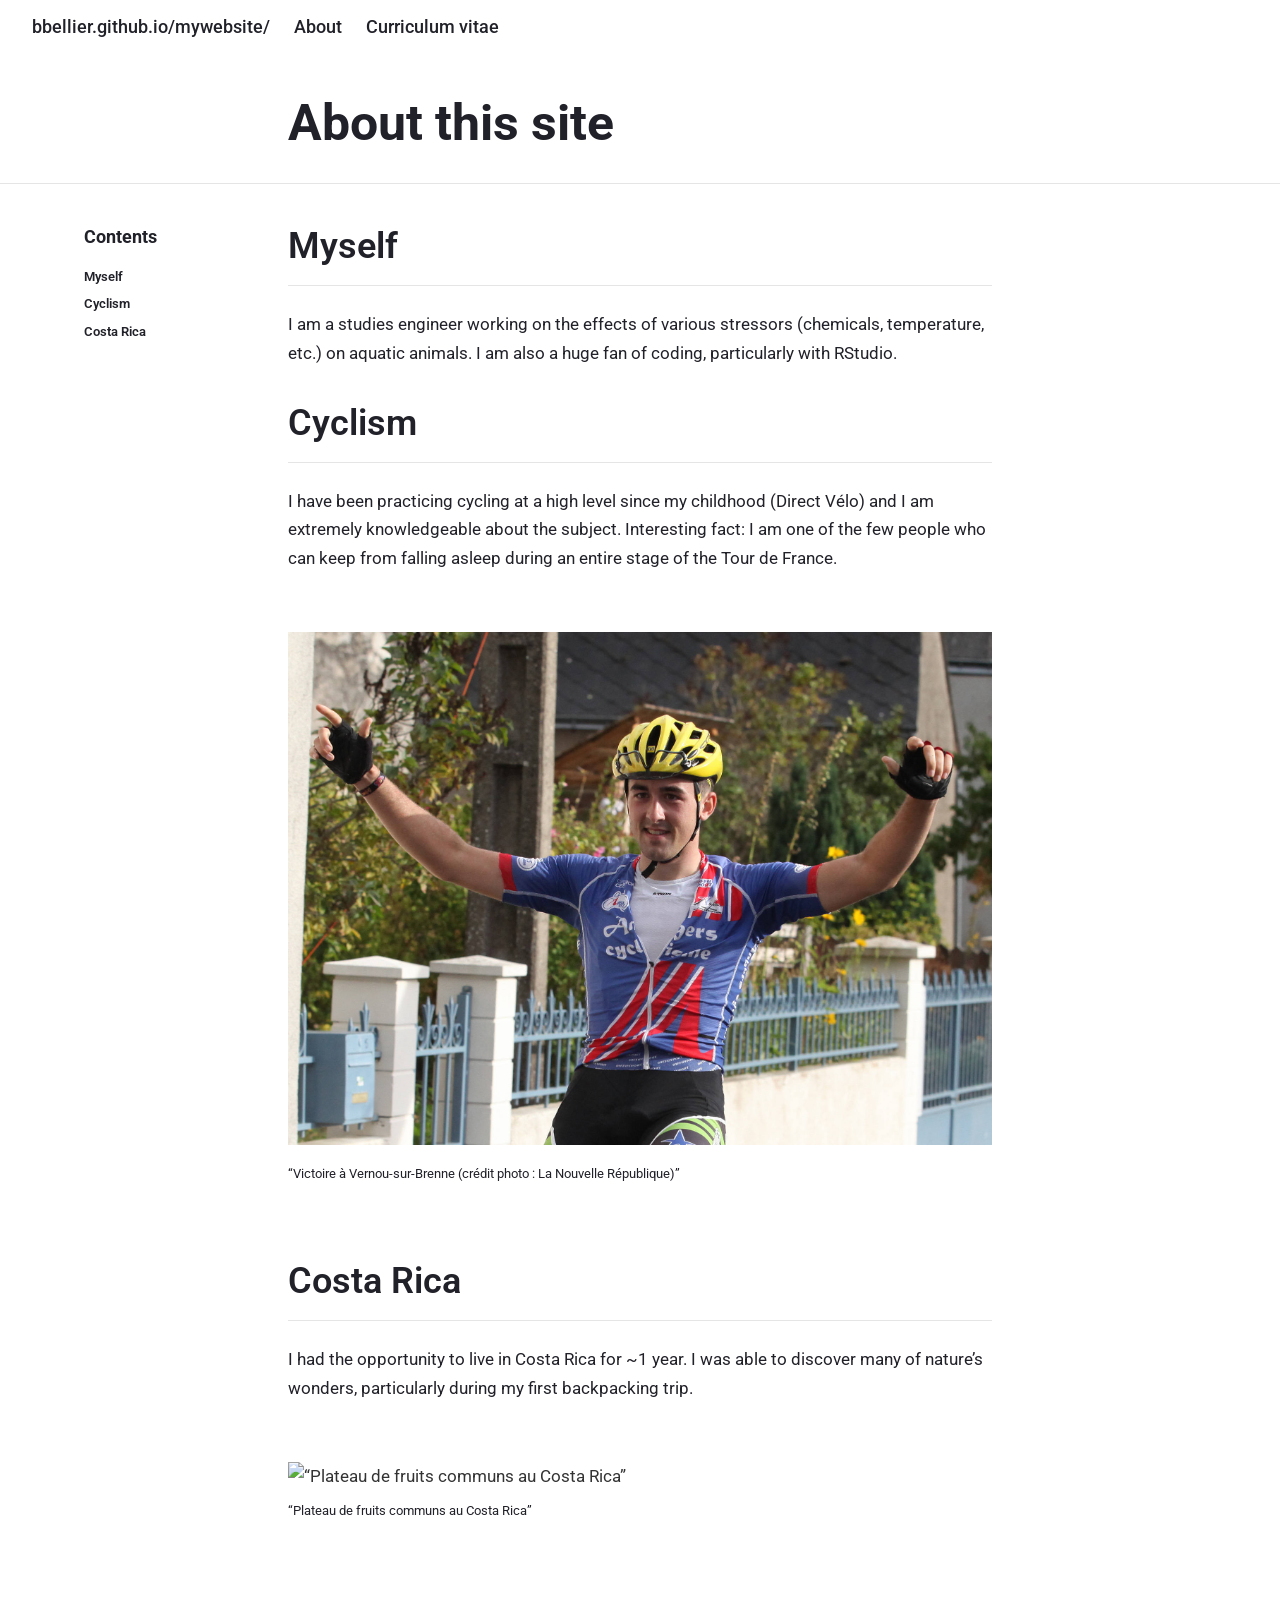
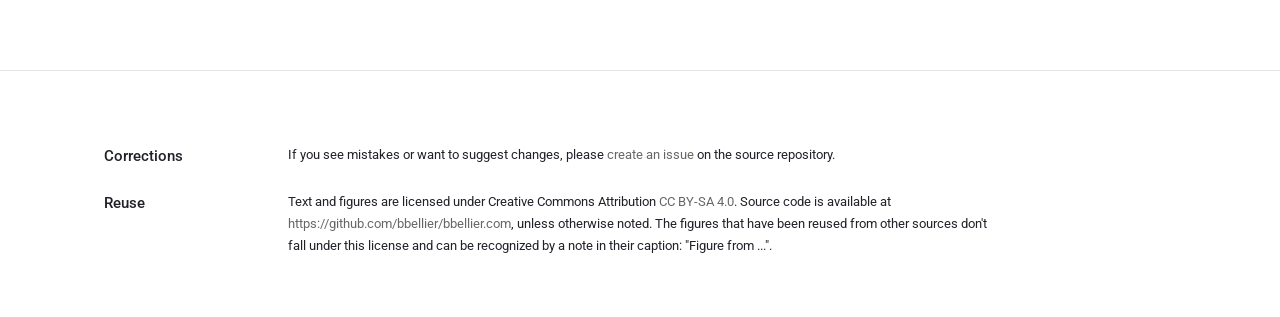
==== commit 2afd73d7: "Modifications 5 first files" ====
--- a/docs/about.html
+++ b/docs/about.html
@@ -109,7 +109,7 @@
   <!--radix_placeholder_rmarkdown_metadata-->
 
   <script type="text/json" id="radix-rmarkdown-metadata">
-  {"type":"list","attributes":{"names":{"type":"character","attributes":{},"value":["title","site"]}},"value":[{"type":"character","attributes":{},"value":["About this site"]},{"type":"character","attributes":{},"value":["distill::distill_website"]}]}
+  {"type":"list","attributes":{"names":{"type":"character","attributes":{},"value":["title","output"]}},"value":[{"type":"character","attributes":{},"value":["About this site"]},{"type":"list","attributes":{"names":{"type":"character","attributes":{},"value":["distill::distill_article"]}},"value":[{"type":"list","attributes":{"names":{"type":"character","attributes":{},"value":["toc"]}},"value":[{"type":"logical","attributes":{},"value":[true]}]}]}]}
   </script>
   <!--/radix_placeholder_rmarkdown_metadata-->
   <!--radix_placeholder_navigation_in_header-->
@@ -2175,30 +2175,24 @@
   /*-- Additional custom styles --*/
   /* Add any additional CSS rules below                      */
   </style>
-  <style type="text/css">:root {
-    --font-body:   "Roboto",-apple-system,BlinkMacSystemFont,roboto,segoe ui,Helvetica,Arial,sans-serif;
-    --font-header: "Fira Sans Condensed",Tahoma,"Helvetica Neue",Helvetica,Arial,sans-serif;
-    --font-mono:   SFMono-Regular,Menlo,Monaco,Consolas,"Liberation Mono",monospace;
-    --color-background:   #EAE9EA;
-    --color-primary:      #74a08a;
-    --color-primary-dark: #2F4238;
-    --color-secondary:    #8a74a0;
-    --color-tertiary:     #a08a74;
-    --color-text:         #172a3a;
-    --color-white:        #FFFFFF;
-  }
-
-  /* base variables */
-
-  /* Edit the CSS properties in this file to create a custom
-     Distill theme. Only edit values in the right column
-     for each row; values shown are the CSS defaults.
-     To return any property to the default,
-     you may set its value to: unset
-     All rows must end with a semi-colon.                      */
-
-  /* Optional: embed custom fonts here with `@import`          */
-  /* This must remain at the top of this file.                 */
+  <style type="text/css">/* Import des polices */
+  @import url('https://fonts.googleapis.com/css2?family=Roboto:ital,wght@0,100;0,300;0,400;0,500;0,700;0,900;1,100;1,300;1,400;1,500;1,700;1,900&display=swap');
+
+  /* Racine */
+  :root {
+    /* Polices */
+    --font-body: "Roboto", "sans-serif";
+    --font-header: "Roboto", "sans-serif";
+    --font-mono: "Roboto", "sans-serif";
+    /* Couleurs */
+    --color-background:   #FFFFFF;
+    --color-primary:      #212129;
+    --color-primary-dark: #212129;
+    --color-secondary:    #6394CF;
+    --color-tertiary:     #212129;
+    --color-text:         #212129;
+    --color-white:        #212129;
+  }
 
   html {
     /*-- Main font sizes --*/
@@ -2209,11 +2203,11 @@
     --fig-cap-size:    13px;
     /*-- Main font colors --*/
     --title-color:     var(--color-text);
-    --header-color:    rgba(0, 0, 0, 0.8);
-    --body-color:      rgba(0, 0, 0, 0.8);
-    --aside-color:     rgba(0, 0, 0, 0.6);
-    --fig-cap-color:   rgba(0, 0, 0, 0.6);
-    /*-- Specify custom fonts ~~~ must be imported above   --*/
+    --header-color:    #212129;
+    --body-color:      #212129;
+    --aside-color:     #212129;
+    --fig-cap-color:   #212129;
+    /*-- Specify custom fonts --*/
     --heading-font:    var(--font-header);
     --mono-font:       var(--font-mono);
     --body-font:       var(--font-body);
@@ -2223,9 +2217,9 @@
   /*-- ARTICLE METADATA --*/
   d-byline {
     --heading-size:    0.6rem;
-    --heading-color:   rgba(0, 0, 0, 0.5);
+    --heading-color:   #212129;
     --body-size:       0.8rem;
-    --body-color:      rgba(0, 0, 0, 0.8);
+    --body-color:      #212129;
   }
 
   /*-- ARTICLE TABLE OF CONTENTS --*/
@@ -2237,9 +2231,9 @@
   /*-- ARTICLE APPENDIX --*/
   d-appendix {
     --heading-size:    15px;
-    --heading-color:   rgba(0, 0, 0, 0.65);
+    --heading-color:   #212129;
     --text-size:       0.8em;
-    --text-color:      rgba(0, 0, 0, 0.5);
+    --text-color:      #212129;
   }
 
   /*-- WEBSITE HEADER + FOOTER --*/
@@ -2255,7 +2249,7 @@
   }
 
   .distill-site-footer {
-    --text-color:       #ededeb;
+    --text-color:       #212129;
     --text-size:        15px;
     --hover-color:      var(--color-white);
     --bkgd-color:       var(--color-primary);
@@ -2370,7 +2364,7 @@
 
   /* For dropping a shadow behind images */
   .shadow {
-    box-shadow: 0 4px 8px 0 rgba(0, 0, 0, 0.2), 0 6px 20px 0 rgba(0, 0, 0, 0.19);
+    box-shadow: 0 4px 8px 0 #212129, 0 6px 20px 0 #212129;
     text-align: center;
   }
 
@@ -2392,8 +2386,8 @@
     overflow: auto !important;
     border-radius: 5px; /* Rounded edges */
     font-size: 12px;
-    color: #fff;
-    background-color: #696969;
+    color: #212129;
+    background-color: #212129;
     padding: 5px 5px 5px 18px;
   }
 
@@ -2402,8 +2396,8 @@
   d-article div.sourceCode pre { 
     overflow: auto !important;
     border-radius: 5px; /* Rounded edges */
-    background-color: #fff;
-    color: black;
+    background-color: #212129;
+    color: #212129;
     padding: 5px 5px 5px 18px;
   }
 
@@ -2576,30 +2570,24 @@
   <script src="site_libs/distill-2.2.21/template.v2.js"></script>
   <!--radix_placeholder_site_in_header-->
   <style type="text/css">
+  /* Import des polices */
+  @import url('https://fonts.googleapis.com/css2?family=Roboto:ital,wght@0,100;0,300;0,400;0,500;0,700;0,900;1,100;1,300;1,400;1,500;1,700;1,900&display=swap');
+
+  /* Racine */
   :root {
-    --font-body:   "Roboto",-apple-system,BlinkMacSystemFont,roboto,segoe ui,Helvetica,Arial,sans-serif;
-    --font-header: "Fira Sans Condensed",Tahoma,"Helvetica Neue",Helvetica,Arial,sans-serif;
-    --font-mono:   SFMono-Regular,Menlo,Monaco,Consolas,"Liberation Mono",monospace;
-    --color-background:   #EAE9EA;
-    --color-primary:      #74a08a;
-    --color-primary-dark: #2F4238;
-    --color-secondary:    #8a74a0;
-    --color-tertiary:     #a08a74;
-    --color-text:         #172a3a;
-    --color-white:        #FFFFFF;
-  }
-
-  /* base variables */
-
-  /* Edit the CSS properties in this file to create a custom
-     Distill theme. Only edit values in the right column
-     for each row; values shown are the CSS defaults.
-     To return any property to the default,
-     you may set its value to: unset
-     All rows must end with a semi-colon.                      */
-
-  /* Optional: embed custom fonts here with `@import`          */
-  /* This must remain at the top of this file.                 */
+    /* Polices */
+    --font-body: "Roboto", "sans-serif";
+    --font-header: "Roboto", "sans-serif";
+    --font-mono: "Roboto", "sans-serif";
+    /* Couleurs */
+    --color-background:   #FFFFFF;
+    --color-primary:      #212129;
+    --color-primary-dark: #212129;
+    --color-secondary:    #6394CF;
+    --color-tertiary:     #212129;
+    --color-text:         #212129;
+    --color-white:        #212129;
+  }
 
   html {
     /*-- Main font sizes --*/
@@ -2610,11 +2598,11 @@
     --fig-cap-size:    13px;
     /*-- Main font colors --*/
     --title-color:     var(--color-text);
-    --header-color:    rgba(0, 0, 0, 0.8);
-    --body-color:      rgba(0, 0, 0, 0.8);
-    --aside-color:     rgba(0, 0, 0, 0.6);
-    --fig-cap-color:   rgba(0, 0, 0, 0.6);
-    /*-- Specify custom fonts ~~~ must be imported above   --*/
+    --header-color:    #212129;
+    --body-color:      #212129;
+    --aside-color:     #212129;
+    --fig-cap-color:   #212129;
+    /*-- Specify custom fonts --*/
     --heading-font:    var(--font-header);
     --mono-font:       var(--font-mono);
     --body-font:       var(--font-body);
@@ -2624,9 +2612,9 @@
   /*-- ARTICLE METADATA --*/
   d-byline {
     --heading-size:    0.6rem;
-    --heading-color:   rgba(0, 0, 0, 0.5);
+    --heading-color:   #212129;
     --body-size:       0.8rem;
-    --body-color:      rgba(0, 0, 0, 0.8);
+    --body-color:      #212129;
   }
 
   /*-- ARTICLE TABLE OF CONTENTS --*/
@@ -2638,9 +2626,9 @@
   /*-- ARTICLE APPENDIX --*/
   d-appendix {
     --heading-size:    15px;
-    --heading-color:   rgba(0, 0, 0, 0.65);
+    --heading-color:   #212129;
     --text-size:       0.8em;
-    --text-color:      rgba(0, 0, 0, 0.5);
+    --text-color:      #212129;
   }
 
   /*-- WEBSITE HEADER + FOOTER --*/
@@ -2656,7 +2644,7 @@
   }
 
   .distill-site-footer {
-    --text-color:       #ededeb;
+    --text-color:       #212129;
     --text-size:        15px;
     --hover-color:      var(--color-white);
     --bkgd-color:       var(--color-primary);
@@ -2771,7 +2759,7 @@
 
   /* For dropping a shadow behind images */
   .shadow {
-    box-shadow: 0 4px 8px 0 rgba(0, 0, 0, 0.2), 0 6px 20px 0 rgba(0, 0, 0, 0.19);
+    box-shadow: 0 4px 8px 0 #212129, 0 6px 20px 0 #212129;
     text-align: center;
   }
 
@@ -2793,8 +2781,8 @@
     overflow: auto !important;
     border-radius: 5px; /* Rounded edges */
     font-size: 12px;
-    color: #fff;
-    background-color: #696969;
+    color: #212129;
+    background-color: #212129;
     padding: 5px 5px 5px 18px;
   }
 
@@ -2803,8 +2791,8 @@
   d-article div.sourceCode pre { 
     overflow: auto !important;
     border-radius: 5px; /* Rounded edges */
-    background-color: #fff;
-    color: black;
+    background-color: #212129;
+    color: #212129;
     padding: 5px 5px 5px 18px;
   }
 
@@ -2814,7 +2802,7 @@
   </style>
   <!--/radix_placeholder_site_in_header-->
 
-  <link rel="stylesheet" href="style/jp.css" type="text/css"/>
+  <link rel="stylesheet" href="style/style_bb.css" type="text/css"/>
 
 </head>
 
@@ -2854,14 +2842,34 @@
 
 
 <div class="d-article">
+<div class="d-contents d-contents-float">
+<nav class="l-text toc figcaption" id="TOC">
+<h3>Contents</h3>
+<ul>
+<li><a href="#myself" id="toc-myself">Myself</a></li>
+<li><a href="#cyclism" id="toc-cyclism">Cyclism</a></li>
+<li><a href="#costa-rica" id="toc-costa-rica">Costa Rica</a></li>
+</ul>
+</nav>
+</div>
 <h2 id="myself">Myself</h2>
 <p>I am a studies engineer working on the effects of various stressors (chemicals, temperature, etc.) on aquatic animals. I am also a huge fan of coding, particularly with <a href="https://posit.co/">RStudio</a>.</p>
 <h2 id="cyclism">Cyclism</h2>
 <p>I have been practicing cycling at a high level since my childhood (<a href="https://www.directvelo.com/coureur/18262/benjamin-bellier">Direct Vélo</a>) and I am extremely knowledgeable about the subject. Interesting fact: I am one of the few people who can keep from falling asleep during an entire stage of the Tour de France.</p>
-<p><img src="images/Bike.jpg" /></p>
+<p align="center">
+<figure>
+<img src="images/Bike.jpg" width="394" alt="“Victoire à Vernou-sur-Brenne (crédit photo : La Nouvelle République)”" />
+<figcaption aria-hidden="true">“Victoire à Vernou-sur-Brenne (crédit photo : La Nouvelle République)”</figcaption>
+</figure>
+</p>
 <h2 id="costa-rica">Costa Rica</h2>
 <p>I had the opportunity to live in Costa Rica for ~1 year. I was able to discover many of nature’s wonders, particularly during my first backpacking trip.</p>
-<p><img src="images/CR_fruits.jpg" /></p>
+<p align="center">
+<figure>
+<img src="images/CR_fruits.jpg" width="278" alt="“Plateau de fruits communs au Costa Rica”" />
+<figcaption aria-hidden="true">“Plateau de fruits communs au Costa Rica”</figcaption>
+</figure>
+</p>
 <div class="sourceCode" id="cb1"><pre class="sourceCode r distill-force-highlighting-css"><code class="sourceCode r"></code></pre></div>
 <!--radix_placeholder_article_footer-->
 <!--/radix_placeholder_article_footer-->
--- a/docs/style/style_bb.css
+++ b/docs/style/style_bb.css
@@ -0,0 +1,229 @@
+/* Import des polices */
+@import url('https://fonts.googleapis.com/css2?family=Roboto:ital,wght@0,100;0,300;0,400;0,500;0,700;0,900;1,100;1,300;1,400;1,500;1,700;1,900&display=swap');
+
+/* Racine */
+:root {
+  /* Polices */
+  --font-body: "Roboto", "sans-serif";
+  --font-header: "Roboto", "sans-serif";
+  --font-mono: "Roboto", "sans-serif";
+  /* Couleurs */
+  --color-background:   #FFFFFF;
+  --color-primary:      #212129;
+  --color-primary-dark: #212129;
+  --color-secondary:    #6394CF;
+  --color-tertiary:     #212129;
+  --color-text:         #212129;
+  --color-white:        #212129;
+}
+
+html {
+  /*-- Main font sizes --*/
+  --title-size:      50px;
+  --body-size:       1.06rem;
+  --code-size:       14px;
+  --aside-size:      12px;
+  --fig-cap-size:    13px;
+  /*-- Main font colors --*/
+  --title-color:     var(--color-text);
+  --header-color:    #212129;
+  --body-color:      #212129;
+  --aside-color:     #212129;
+  --fig-cap-color:   #212129;
+  /*-- Specify custom fonts --*/
+  --heading-font:    var(--font-header);
+  --mono-font:       var(--font-mono);
+  --body-font:       var(--font-body);
+  --navbar-font:     var(--font-header);
+}
+
+/*-- ARTICLE METADATA --*/
+d-byline {
+  --heading-size:    0.6rem;
+  --heading-color:   #212129;
+  --body-size:       0.8rem;
+  --body-color:      #212129;
+}
+
+/*-- ARTICLE TABLE OF CONTENTS --*/
+.d-contents {
+  --heading-size:    18px;
+  --contents-size:   13px;
+}
+
+/*-- ARTICLE APPENDIX --*/
+d-appendix {
+  --heading-size:    15px;
+  --heading-color:   #212129;
+  --text-size:       0.8em;
+  --text-color:      #212129;
+}
+
+/*-- WEBSITE HEADER + FOOTER --*/
+/* These properties only apply to Distill sites and blogs  */
+
+.distill-site-header {
+  --title-size:       18px;
+  --text-color:       var(--color-primary);
+  --text-size:        18px;
+  --hover-color:      var(--color-secondary);
+  --bkgd-color:       var(--color-background);
+  font-weight:        500;
+}
+
+.distill-site-footer {
+  --text-color:       #212129;
+  --text-size:        15px;
+  --hover-color:      var(--color-white);
+  --bkgd-color:       var(--color-primary);
+}
+
+/*-- Additional custom styles --*/
+/* Add any additional CSS rules below */
+
+html body {
+    background-color: var(--color-background);
+}
+
+/* Links */
+
+a {
+    color: var(--color-primary);
+    border-bottom: 0px;
+    text-decoration: none;
+}
+
+d-article a {
+    color: var(--color-primary);
+    border-bottom: 0px;
+    text-decoration: none;
+}
+
+a:hover, a:focus {
+    color: var(--color-secondary);
+    font-weight: 500;
+    border-color: var(--color-secondary);
+}
+
+d-article a:hover, a:focus {
+    color: var(--color-secondary);
+    font-weight: 500;
+    border-color: var(--color-secondary);
+}
+
+/* Buttons on home page */
+
+.btn-outline-dark {
+    background-color: var(--color-primary);
+    color: var(--color-white);
+    border: 0px;
+}
+
+.btn-outline-dark:hover {
+    background-color: var(--color-secondary);
+}
+
+/* Menu */
+
+.nav-dropdown-content a {
+    color: var(--color-primary);
+}
+
+.nav-dropdown-content a:hover {
+    background-color: var(--color-background);
+}
+
+/* Link buttons */
+
+.icon-link {
+    background-color: var(--color-primary);
+    color: var(--color-white);
+    padding: 3px 5px 3px 5px;
+    margin: 0 2px 0 2px;
+    border-radius: 5px; /* Rounded edges */
+}
+
+.icon-link:hover {
+    background-color: var(--color-secondary);
+    color: var(--color-white);
+}
+
+.icon-link-details {
+    background-color: var(--color-primary-dark);
+    color: var(--color-white);
+    padding: 3px 5px 3px 5px;
+    margin: 0 2px 0 2px;
+    border-radius: 5px; /* Rounded edges */
+}
+
+.icon-link-details:hover {
+    background-color: var(--color-secondary);
+    color: var(--color-white);
+}
+
+/* For floating images - see lab page, for example */
+
+.float-left img {
+    float:left;
+    padding: 5px 10px 5px 0px;
+}
+
+.float-right img {
+    float:right;
+    padding: 5px 0px 5px 10px;
+}
+
+/* Footer */
+
+.distill-site-footer p {
+    margin-bottom: 0em;
+}
+
+/* Pubs page */
+
+.pub {
+    margin: 0 0 0 0;
+}
+
+/* For dropping a shadow behind images */
+.shadow {
+  box-shadow: 0 4px 8px 0 #212129, 0 6px 20px 0 #212129;
+  text-align: center;
+}
+
+d-article img {
+  margin-bottom: 10px;
+}
+
+/* Smaller spacing in bullet lists */
+
+d-article li {
+  margin-bottom: 0;
+}
+
+/* Code chunks */
+
+/* Chunk output */
+
+d-article pre { 
+  overflow: auto !important;
+  border-radius: 5px; /* Rounded edges */
+  font-size: 12px;
+  color: #212129;
+  background-color: #212129;
+  padding: 5px 5px 5px 18px;
+}
+
+/* Chunk code */
+
+d-article div.sourceCode pre { 
+  overflow: auto !important;
+  border-radius: 5px; /* Rounded edges */
+  background-color: #212129;
+  color: #212129;
+  padding: 5px 5px 5px 18px;
+}
+
+d-article div.sourceCode {
+  background-color: transparent;
+}
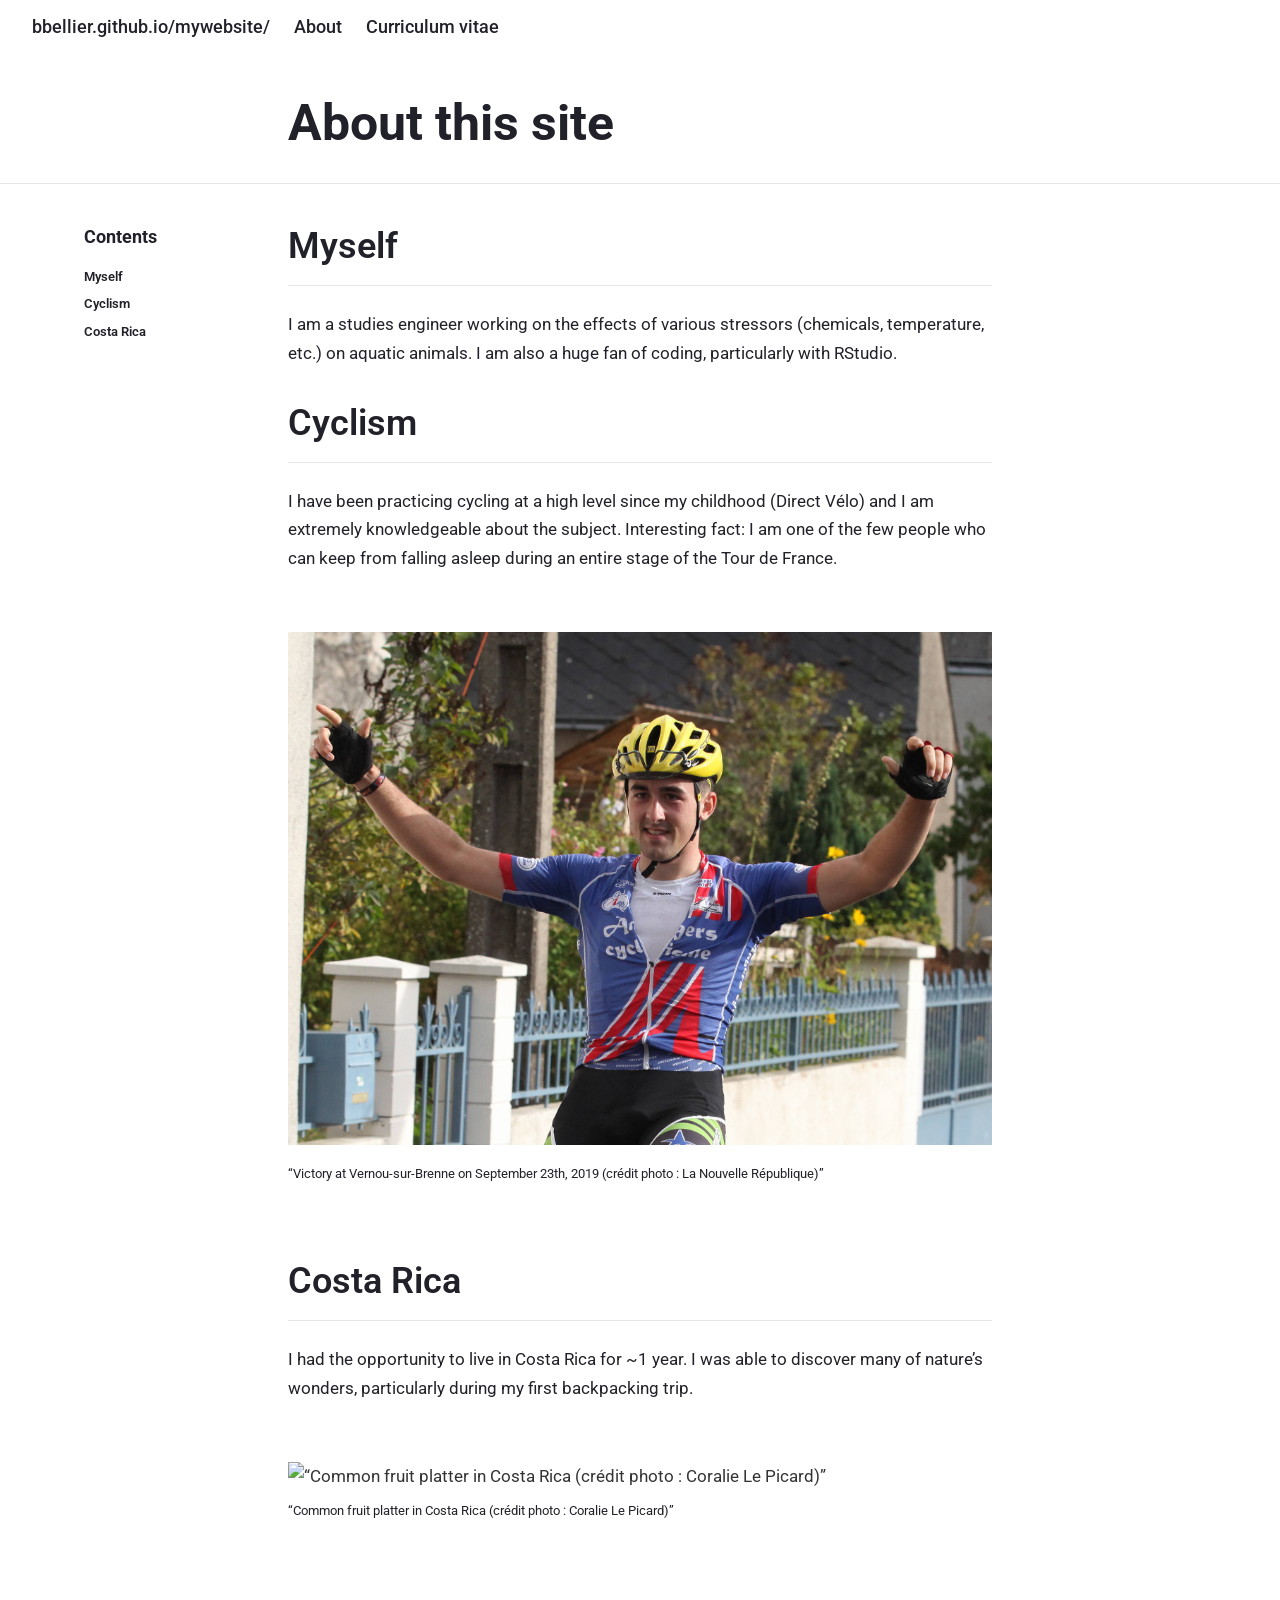
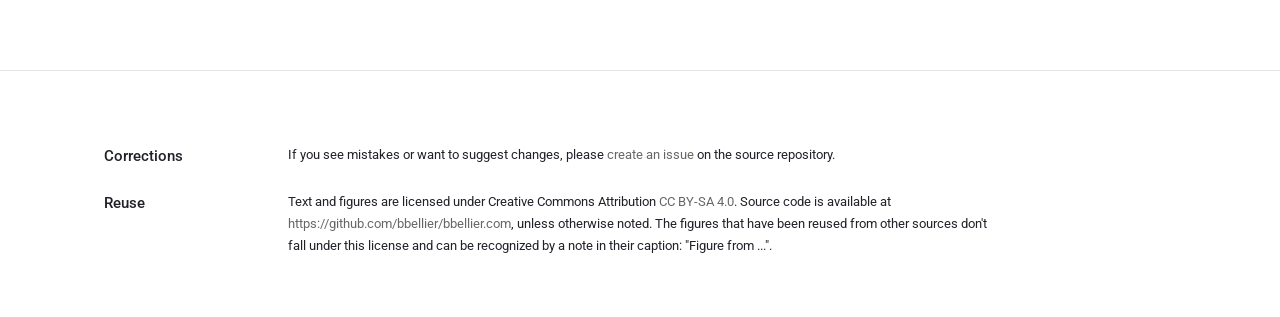
==== commit 7c4c9075: "Modifications 6 first files" ====
--- a/docs/about.html
+++ b/docs/about.html
@@ -2858,16 +2858,16 @@
 <p>I have been practicing cycling at a high level since my childhood (<a href="https://www.directvelo.com/coureur/18262/benjamin-bellier">Direct Vélo</a>) and I am extremely knowledgeable about the subject. Interesting fact: I am one of the few people who can keep from falling asleep during an entire stage of the Tour de France.</p>
 <p align="center">
 <figure>
-<img src="images/Bike.jpg" width="394" alt="“Victoire à Vernou-sur-Brenne (crédit photo : La Nouvelle République)”" />
-<figcaption aria-hidden="true">“Victoire à Vernou-sur-Brenne (crédit photo : La Nouvelle République)”</figcaption>
+<img src="images/Bike.jpg" width="394" alt="“Victory at Vernou-sur-Brenne on September 23th, 2019 (crédit photo : La Nouvelle République)”" />
+<figcaption aria-hidden="true">“Victory at Vernou-sur-Brenne on September 23th, 2019 (crédit photo : La Nouvelle République)”</figcaption>
 </figure>
 </p>
 <h2 id="costa-rica">Costa Rica</h2>
 <p>I had the opportunity to live in Costa Rica for ~1 year. I was able to discover many of nature’s wonders, particularly during my first backpacking trip.</p>
 <p align="center">
 <figure>
-<img src="images/CR_fruits.jpg" width="278" alt="“Plateau de fruits communs au Costa Rica”" />
-<figcaption aria-hidden="true">“Plateau de fruits communs au Costa Rica”</figcaption>
+<img src="images/CR_fruits.jpg" width="278" alt="“Common fruit platter in Costa Rica (crédit photo : Coralie Le Picard)”" />
+<figcaption aria-hidden="true">“Common fruit platter in Costa Rica (crédit photo : Coralie Le Picard)”</figcaption>
 </figure>
 </p>
 <div class="sourceCode" id="cb1"><pre class="sourceCode r distill-force-highlighting-css"><code class="sourceCode r"></code></pre></div>
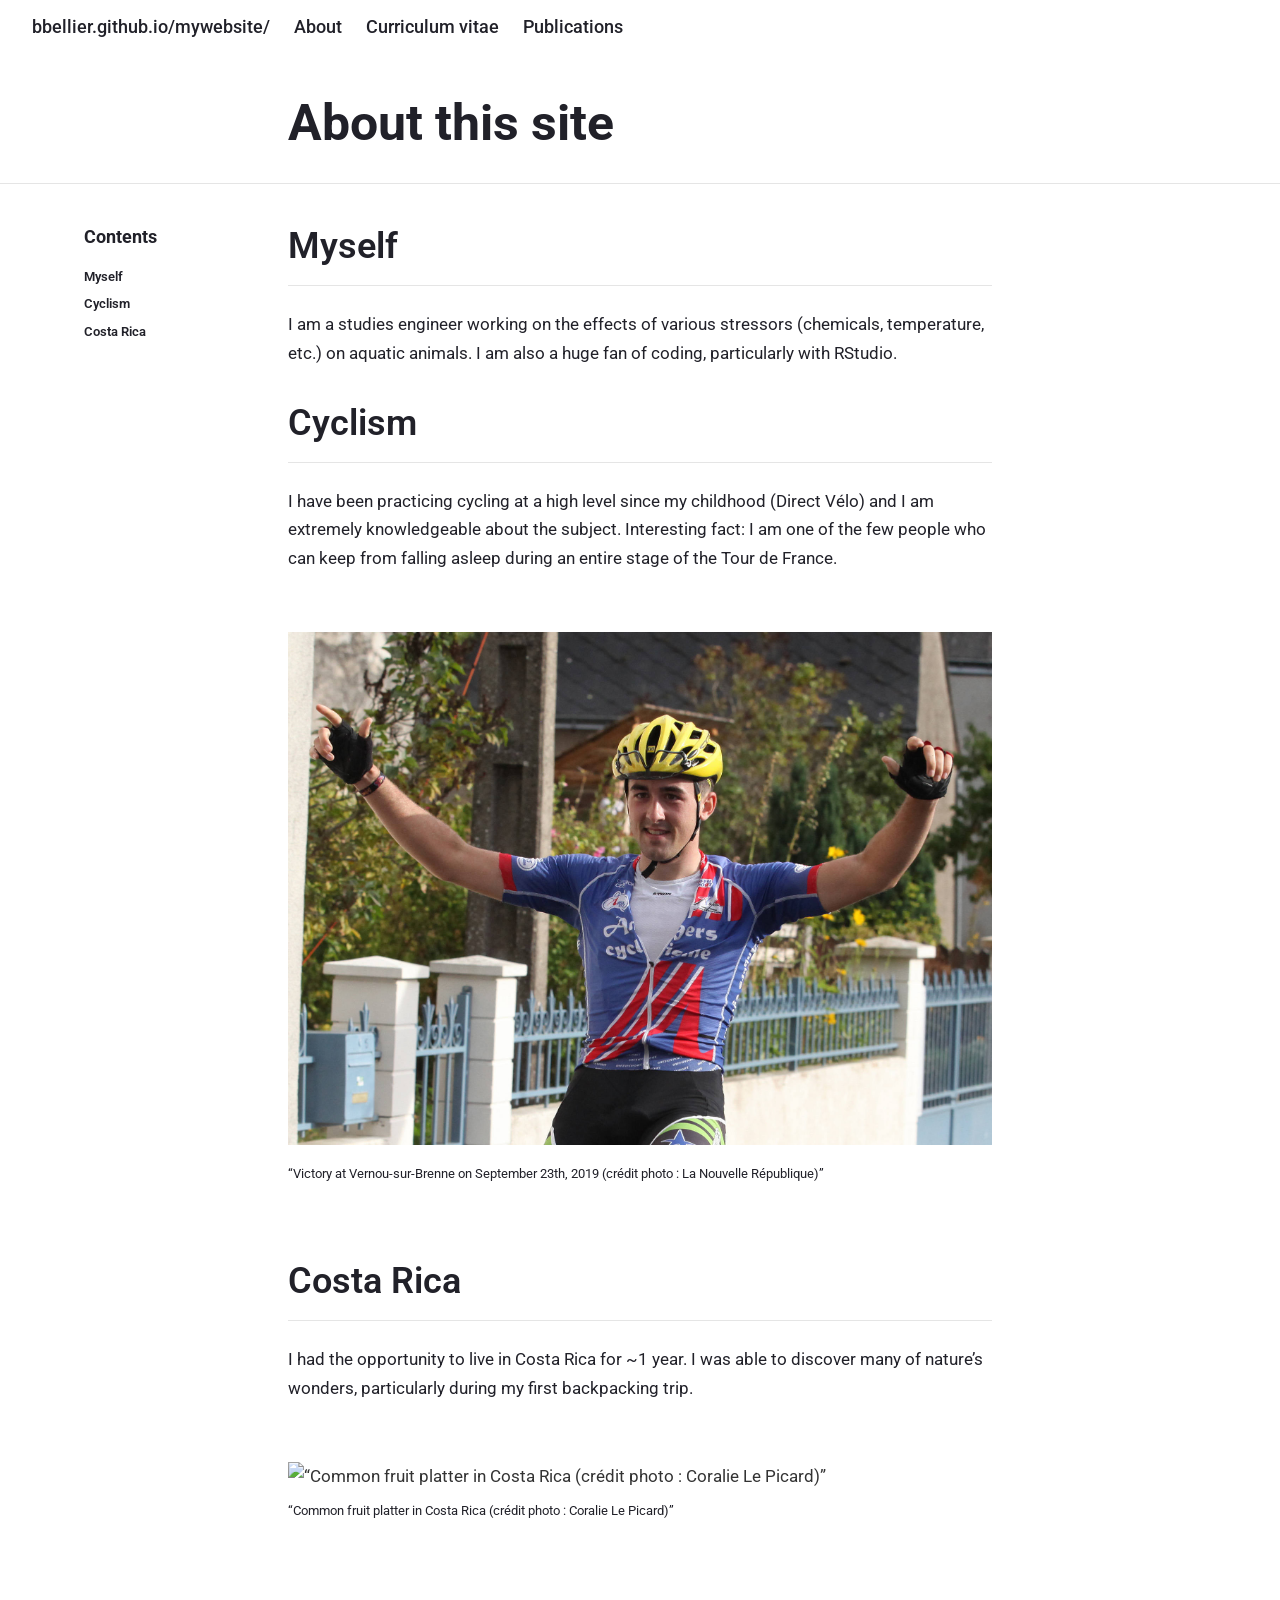
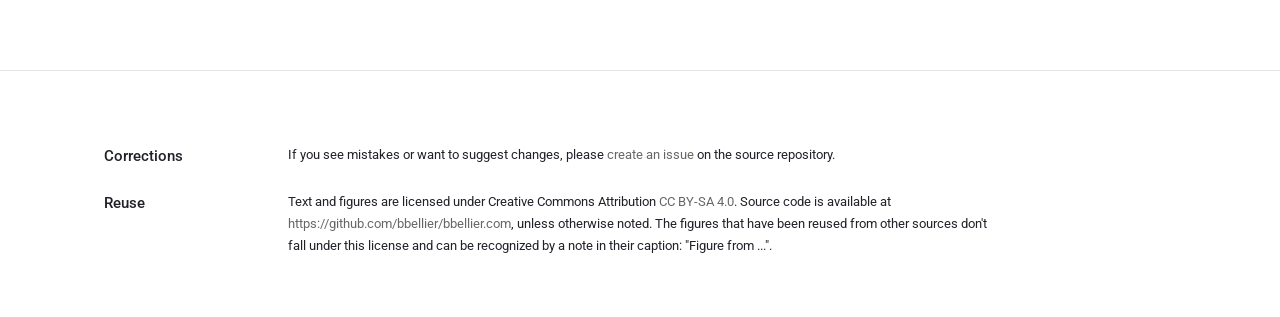
==== commit 4173df18: "Modifications 7 first files" ====
--- a/docs/about.html
+++ b/docs/about.html
@@ -2822,6 +2822,7 @@
 <a href="index.html" class="title">bbellier.github.io/mywebsite/</a>
 <a href="about.html">About</a>
 <a href="cv.html">Curriculum vitae</a>
+<a href="publications.html">Publications</a>
 </div>
 <div class="nav-right">
 <a href="javascript:void(0);" class="nav-toggle">&#9776;</a>
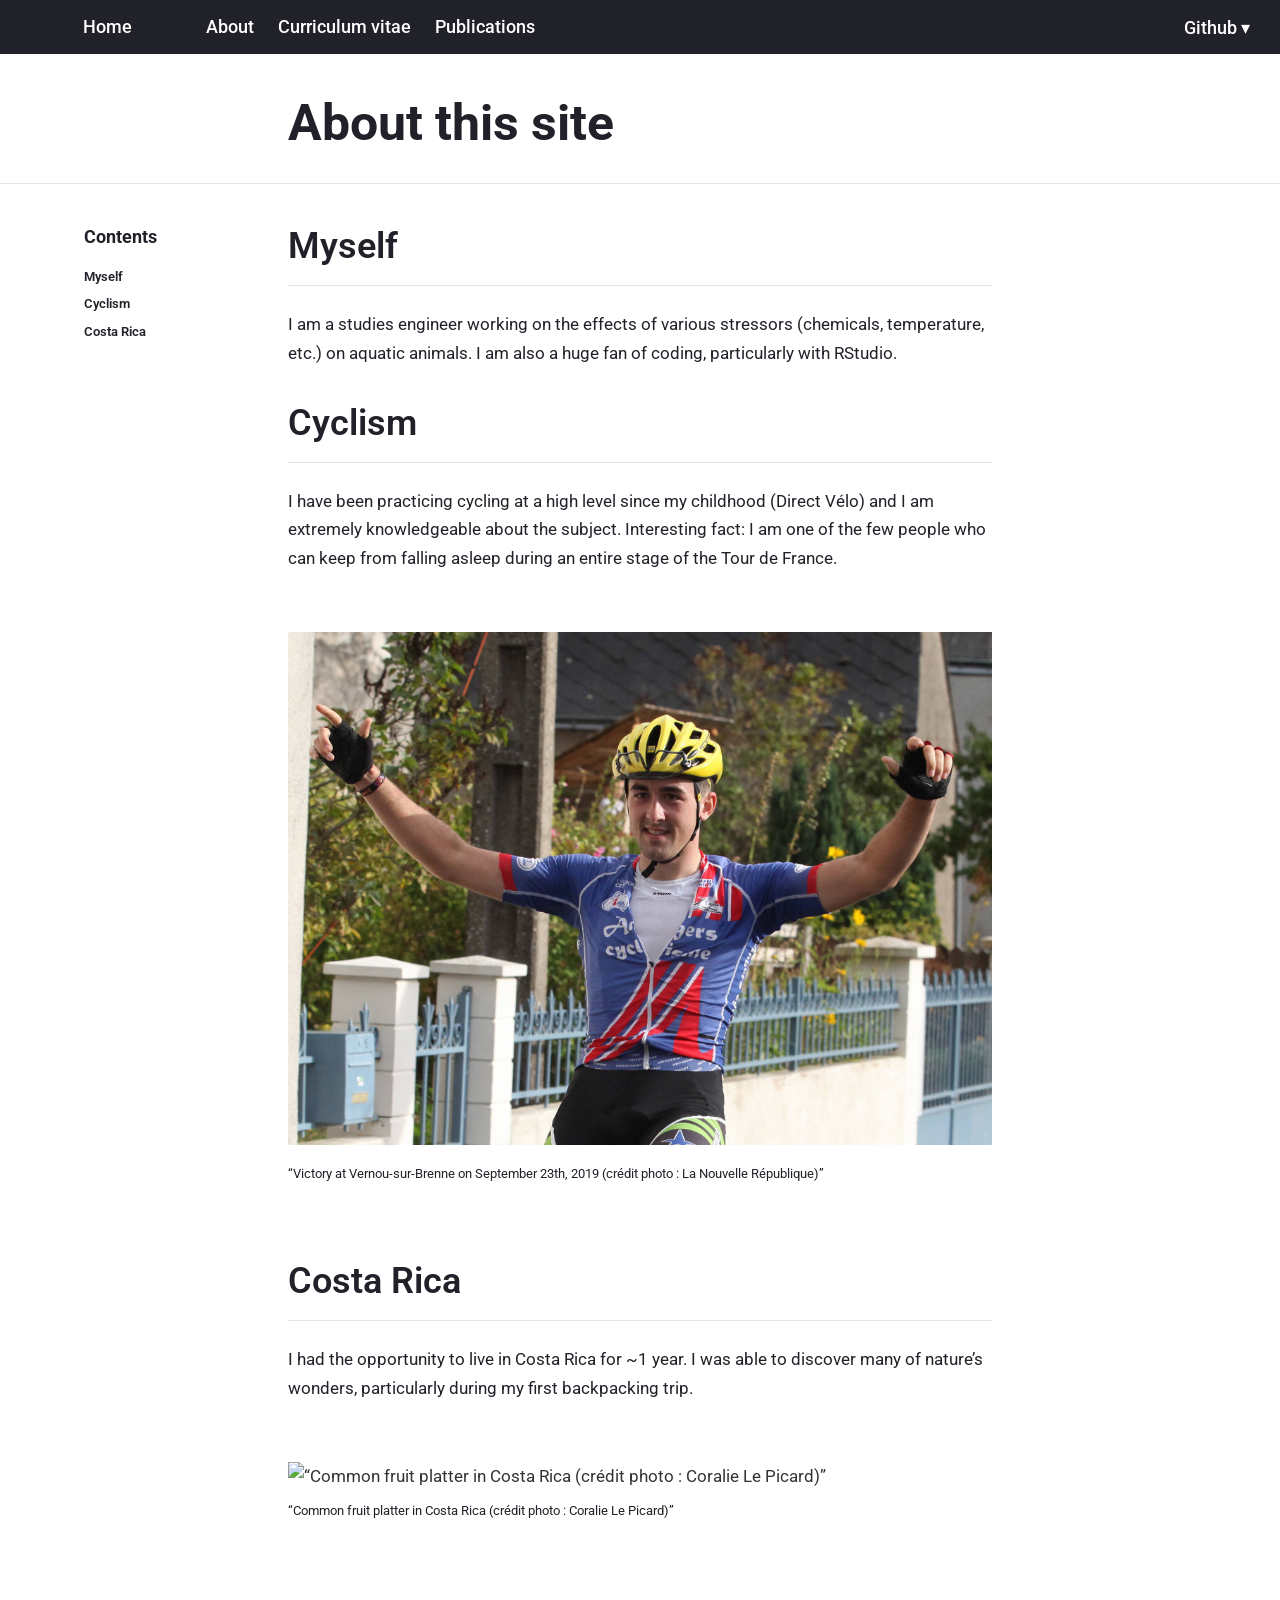
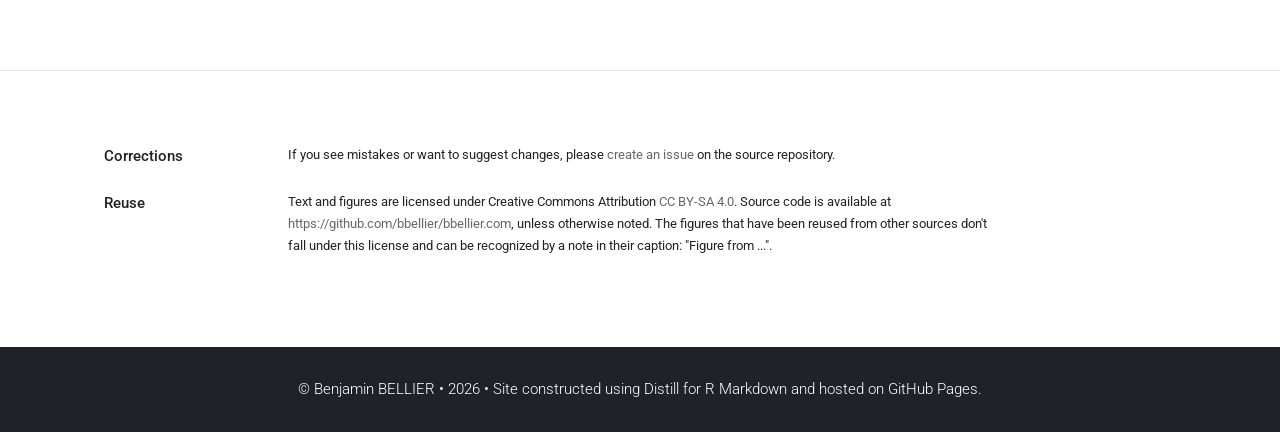
==== commit 6edbec15: "Modifications 9 first files" ====
--- a/docs/about.html
+++ b/docs/about.html
@@ -88,7 +88,7 @@
 
 
   <!--radix_placeholder_meta_tags-->
-  <title>bbellier.github.io/mywebsite/: About this site</title>
+  <title>Home: About this site</title>
 
 
   <link rel="license" href="https://creativecommons.org/licenses/by-sa/4.0/"/>
@@ -96,14 +96,14 @@
 
 
   <!--  https://developers.facebook.com/docs/sharing/webmasters#markup -->
-  <meta property="og:title" content="bbellier.github.io/mywebsite/: About this site"/>
+  <meta property="og:title" content="Home: About this site"/>
   <meta property="og:type" content="article"/>
   <meta property="og:locale" content="en_US"/>
-  <meta property="og:site_name" content="bbellier.github.io/mywebsite/"/>
+  <meta property="og:site_name" content="Home"/>
 
   <!--  https://dev.twitter.com/cards/types/summary -->
   <meta property="twitter:card" content="summary"/>
-  <meta property="twitter:title" content="bbellier.github.io/mywebsite/: About this site"/>
+  <meta property="twitter:title" content="Home: About this site"/>
 
   <!--/radix_placeholder_meta_tags-->
   <!--radix_placeholder_rmarkdown_metadata-->
@@ -460,265 +460,6 @@
   <link href="site_libs/font-awesome-6.4.2/css/all.min.css" rel="stylesheet"/>
   <link href="site_libs/font-awesome-6.4.2/css/v4-shims.min.css" rel="stylesheet"/>
   <script src="site_libs/headroom-0.9.4/headroom.min.js"></script>
-  <script src="site_libs/autocomplete-0.37.1/autocomplete.min.js"></script>
-  <script src="site_libs/fuse-6.4.1/fuse.min.js"></script>
-
-  <script type="application/javascript">
-
-  function getMeta(metaName) {
-    var metas = document.getElementsByTagName('meta');
-    for (let i = 0; i < metas.length; i++) {
-      if (metas[i].getAttribute('name') === metaName) {
-        return metas[i].getAttribute('content');
-      }
-    }
-    return '';
-  }
-
-  function offsetURL(url) {
-    var offset = getMeta('distill:offset');
-    return offset ? offset + '/' + url : url;
-  }
-
-  function createFuseIndex() {
-
-    // create fuse index
-    var options = {
-      keys: [
-        { name: 'title', weight: 20 },
-        { name: 'categories', weight: 15 },
-        { name: 'description', weight: 10 },
-        { name: 'contents', weight: 5 },
-      ],
-      ignoreLocation: true,
-      threshold: 0
-    };
-    var fuse = new window.Fuse([], options);
-
-    // fetch the main search.json
-    return fetch(offsetURL('search.json'))
-      .then(function(response) {
-        if (response.status == 200) {
-          return response.json().then(function(json) {
-            // index main articles
-            json.articles.forEach(function(article) {
-              fuse.add(article);
-            });
-            // download collections and index their articles
-            return Promise.all(json.collections.map(function(collection) {
-              return fetch(offsetURL(collection)).then(function(response) {
-                if (response.status === 200) {
-                  return response.json().then(function(articles) {
-                    articles.forEach(function(article) {
-                      fuse.add(article);
-                    });
-                  })
-                } else {
-                  return Promise.reject(
-                    new Error('Unexpected status from search index request: ' +
-                              response.status)
-                  );
-                }
-              });
-            })).then(function() {
-              return fuse;
-            });
-          });
-
-        } else {
-          return Promise.reject(
-            new Error('Unexpected status from search index request: ' +
-                        response.status)
-          );
-        }
-      });
-  }
-
-  window.document.addEventListener("DOMContentLoaded", function (event) {
-
-    // get search element (bail if we don't have one)
-    var searchEl = window.document.getElementById('distill-search');
-    if (!searchEl)
-      return;
-
-    createFuseIndex()
-      .then(function(fuse) {
-
-        // make search box visible
-        searchEl.classList.remove('hidden');
-
-        // initialize autocomplete
-        var options = {
-          autoselect: true,
-          hint: false,
-          minLength: 2,
-        };
-        window.autocomplete(searchEl, options, [{
-          source: function(query, callback) {
-            const searchOptions = {
-              isCaseSensitive: false,
-              shouldSort: true,
-              minMatchCharLength: 2,
-              limit: 10,
-            };
-            var results = fuse.search(query, searchOptions);
-            callback(results
-              .map(function(result) { return result.item; })
-            );
-          },
-          templates: {
-            suggestion: function(suggestion) {
-              var img = suggestion.preview && Object.keys(suggestion.preview).length > 0
-                ? `<img src="${offsetURL(suggestion.preview)}"</img>`
-                : '';
-              var html = `
-                <div class="search-item">
-                  <h3>${suggestion.title}</h3>
-                  <div class="search-item-description">
-                    ${suggestion.description || ''}
-                  </div>
-                  <div class="search-item-preview">
-                    ${img}
-                  </div>
-                </div>
-              `;
-              return html;
-            }
-          }
-        }]).on('autocomplete:selected', function(event, suggestion) {
-          window.location.href = offsetURL(suggestion.path);
-        });
-        // remove inline display style on autocompleter (we want to
-        // manage responsive display via css)
-        $('.algolia-autocomplete').css("display", "");
-      })
-      .catch(function(error) {
-        console.log(error);
-      });
-
-  });
-
-  </script>
-
-  <style type="text/css">
-
-  .nav-search {
-    font-size: x-small;
-  }
-
-  /* Algolioa Autocomplete */
-
-  .algolia-autocomplete {
-    display: inline-block;
-    margin-left: 10px;
-    vertical-align: sub;
-    background-color: white;
-    color: black;
-    padding: 6px;
-    padding-top: 8px;
-    padding-bottom: 0;
-    border-radius: 6px;
-    border: 1px #0F2E3D solid;
-    width: 180px;
-  }
-
-
-  @media screen and (max-width: 768px) {
-    .distill-site-nav .algolia-autocomplete {
-      display: none;
-      visibility: hidden;
-    }
-    .distill-site-nav.responsive .algolia-autocomplete {
-      display: inline-block;
-      visibility: visible;
-    }
-    .distill-site-nav.responsive .algolia-autocomplete .aa-dropdown-menu {
-      margin-left: 0;
-      width: 400px;
-      max-height: 400px;
-    }
-  }
-
-  .algolia-autocomplete .aa-input, .algolia-autocomplete .aa-hint {
-    width: 90%;
-    outline: none;
-    border: none;
-  }
-
-  .algolia-autocomplete .aa-hint {
-    color: #999;
-  }
-  .algolia-autocomplete .aa-dropdown-menu {
-    width: 550px;
-    max-height: 70vh;
-    overflow-x: visible;
-    overflow-y: scroll;
-    padding: 5px;
-    margin-top: 3px;
-    margin-left: -150px;
-    background-color: #fff;
-    border-radius: 5px;
-    border: 1px solid #999;
-    border-top: none;
-  }
-
-  .algolia-autocomplete .aa-dropdown-menu .aa-suggestion {
-    cursor: pointer;
-    padding: 5px 4px;
-    border-bottom: 1px solid #eee;
-  }
-
-  .algolia-autocomplete .aa-dropdown-menu .aa-suggestion:last-of-type {
-    border-bottom: none;
-    margin-bottom: 2px;
-  }
-
-  .algolia-autocomplete .aa-dropdown-menu .aa-suggestion .search-item {
-    overflow: hidden;
-    font-size: 0.8em;
-    line-height: 1.4em;
-  }
-
-  .algolia-autocomplete .aa-dropdown-menu .aa-suggestion .search-item h3 {
-    font-size: 1rem;
-    margin-block-start: 0;
-    margin-block-end: 5px;
-  }
-
-  .algolia-autocomplete .aa-dropdown-menu .aa-suggestion .search-item-description {
-    display: inline-block;
-    overflow: hidden;
-    height: 2.8em;
-    width: 80%;
-    margin-right: 4%;
-  }
-
-  .algolia-autocomplete .aa-dropdown-menu .aa-suggestion .search-item-preview {
-    display: inline-block;
-    width: 15%;
-  }
-
-  .algolia-autocomplete .aa-dropdown-menu .aa-suggestion .search-item-preview img {
-    height: 3em;
-    width: auto;
-    display: none;
-  }
-
-  .algolia-autocomplete .aa-dropdown-menu .aa-suggestion .search-item-preview img[src] {
-    display: initial;
-  }
-
-  .algolia-autocomplete .aa-dropdown-menu .aa-suggestion.aa-cursor {
-    background-color: #eee;
-  }
-  .algolia-autocomplete .aa-dropdown-menu .aa-suggestion em {
-    font-weight: bold;
-    font-style: normal;
-  }
-
-  </style>
-
-
   <!--/radix_placeholder_navigation_in_header-->
   <!--radix_placeholder_distill-->
 
@@ -2187,11 +1928,11 @@
     /* Couleurs */
     --color-background:   #FFFFFF;
     --color-primary:      #212129;
-    --color-primary-dark: #212129;
+    --color-primary-dark: darkgray;
     --color-secondary:    #6394CF;
     --color-tertiary:     #212129;
     --color-text:         #212129;
-    --color-white:        #212129;
+    --color-white:        #FFFFFF;
   }
 
   html {
@@ -2241,15 +1982,15 @@
 
   .distill-site-header {
     --title-size:       18px;
-    --text-color:       var(--color-primary);
+    --text-color:       var(--color-white);
     --text-size:        18px;
     --hover-color:      var(--color-secondary);
-    --bkgd-color:       var(--color-background);
+    --bkgd-color:       var(--color-primary);
     font-weight:        500;
   }
 
   .distill-site-footer {
-    --text-color:       #212129;
+    --text-color:       var(--color-white);
     --text-size:        15px;
     --hover-color:      var(--color-white);
     --bkgd-color:       var(--color-primary);
@@ -2313,29 +2054,29 @@
   /* Link buttons */
 
   .icon-link {
-      background-color: var(--color-primary);
-      color: var(--color-white);
+      background-color: #FFFFFF; /* Fond blanc */
+      color: var(--color-primary); /* Texte blanc */
       padding: 3px 5px 3px 5px;
       margin: 0 2px 0 2px;
-      border-radius: 5px; /* Rounded edges */
+      border-radius: 5px; /* Bords arrondis */
   }
 
   .icon-link:hover {
-      background-color: var(--color-secondary);
-      color: var(--color-white);
+      background-color: #FFFFFF; /* Fond blanc */
+      color: var(--color-secondary); /* Texte blanc */
   }
 
   .icon-link-details {
-      background-color: var(--color-primary-dark);
-      color: var(--color-white);
+      background-color: #FFFFFF; /* Fond blanc */
+      color: var(--color-primary-dark); /* Texte blanc */
       padding: 3px 5px 3px 5px;
       margin: 0 2px 0 2px;
-      border-radius: 5px; /* Rounded edges */
+      border-radius: 5px; /* Bords arrondis */
   }
 
   .icon-link-details:hover {
-      background-color: var(--color-secondary);
-      color: var(--color-white);
+      background-color: #FFFFFF; /* Fond blanc */
+      color: var(--color-secondary); /* Texte blanc */
   }
 
   /* For floating images - see lab page, for example */
@@ -2582,11 +2323,11 @@
     /* Couleurs */
     --color-background:   #FFFFFF;
     --color-primary:      #212129;
-    --color-primary-dark: #212129;
+    --color-primary-dark: darkgray;
     --color-secondary:    #6394CF;
     --color-tertiary:     #212129;
     --color-text:         #212129;
-    --color-white:        #212129;
+    --color-white:        #FFFFFF;
   }
 
   html {
@@ -2636,15 +2377,15 @@
 
   .distill-site-header {
     --title-size:       18px;
-    --text-color:       var(--color-primary);
+    --text-color:       var(--color-white);
     --text-size:        18px;
     --hover-color:      var(--color-secondary);
-    --bkgd-color:       var(--color-background);
+    --bkgd-color:       var(--color-primary);
     font-weight:        500;
   }
 
   .distill-site-footer {
-    --text-color:       #212129;
+    --text-color:       var(--color-white);
     --text-size:        15px;
     --hover-color:      var(--color-white);
     --bkgd-color:       var(--color-primary);
@@ -2708,29 +2449,29 @@
   /* Link buttons */
 
   .icon-link {
-      background-color: var(--color-primary);
-      color: var(--color-white);
+      background-color: #FFFFFF; /* Fond blanc */
+      color: var(--color-primary); /* Texte blanc */
       padding: 3px 5px 3px 5px;
       margin: 0 2px 0 2px;
-      border-radius: 5px; /* Rounded edges */
+      border-radius: 5px; /* Bords arrondis */
   }
 
   .icon-link:hover {
-      background-color: var(--color-secondary);
-      color: var(--color-white);
+      background-color: #FFFFFF; /* Fond blanc */
+      color: var(--color-secondary); /* Texte blanc */
   }
 
   .icon-link-details {
-      background-color: var(--color-primary-dark);
-      color: var(--color-white);
+      background-color: #FFFFFF; /* Fond blanc */
+      color: var(--color-primary-dark); /* Texte blanc */
       padding: 3px 5px 3px 5px;
       margin: 0 2px 0 2px;
-      border-radius: 5px; /* Rounded edges */
+      border-radius: 5px; /* Bords arrondis */
   }
 
   .icon-link-details:hover {
-      background-color: var(--color-secondary);
-      color: var(--color-white);
+      background-color: #FFFFFF; /* Fond blanc */
+      color: var(--color-secondary); /* Texte blanc */
   }
 
   /* For floating images - see lab page, for example */
@@ -2819,12 +2560,23 @@
 <header class="header header--fixed" role="banner">
 <nav class="distill-site-nav distill-site-header">
 <div class="nav-left">
-<a href="index.html" class="title">bbellier.github.io/mywebsite/</a>
+<a href="index.html" class="title">Home</a>
 <a href="about.html">About</a>
 <a href="cv.html">Curriculum vitae</a>
 <a href="publications.html">Publications</a>
 </div>
 <div class="nav-right">
+<div class="nav-dropdown">
+<button class="nav-dropbtn">
+Github
+ 
+<span class="down-arrow">&#x25BE;</span>
+</button>
+<div class="nav-dropdown-content">
+<a href="https://github.com/bbellier">My account</a>
+<a href="https://github.com/bbellier/Fish-and-msPAF">Fish and PAF method</a>
+</div>
+</div>
 <a href="javascript:void(0);" class="nav-toggle">&#9776;</a>
 </div>
 </nav>
@@ -2891,8 +2643,25 @@
 </div>
 <!--/radix_placeholder_appendices-->
 <!--radix_placeholder_navigation_after_body-->
+<div class="distill-site-nav distill-site-footer">
+<!-- footer created from Quentin Petitjean (https://github.com/qpetitjean/qpetitjean_distill) -->
+<html>
+© Benjamin BELLIER • <script>document.write(new Date().getFullYear())</script> • 
+Site constructed using <a href="https://rstudio.github.io/distill/">Distill for R Markdown</a> and hosted on <a href="https://docs.github.com/en/pages/getting-started-with-github-pages/creating-a-github-pages-site">GitHub Pages</a>.
+
+<script>
+  document.addEventListener("DOMContentLoaded", function() {
+    var t = setInterval(function(){
+      var resizeEvent = new Event('resize');
+      window.dispatchEvent(resizeEvent);  
+    }, 1000);
+  });
+</script> 
+</html>
+</div>
 <!--/radix_placeholder_navigation_after_body-->
 
+
 </body>
 
 </html>
--- a/docs/style/style_bb.css
+++ b/docs/style/style_bb.css
@@ -10,11 +10,11 @@
   /* Couleurs */
   --color-background:   #FFFFFF;
   --color-primary:      #212129;
-  --color-primary-dark: #212129;
+  --color-primary-dark: darkgray;
   --color-secondary:    #6394CF;
   --color-tertiary:     #212129;
   --color-text:         #212129;
-  --color-white:        #212129;
+  --color-white:        #FFFFFF;
 }
 
 html {
@@ -64,15 +64,15 @@
 
 .distill-site-header {
   --title-size:       18px;
-  --text-color:       var(--color-primary);
+  --text-color:       var(--color-white);
   --text-size:        18px;
   --hover-color:      var(--color-secondary);
-  --bkgd-color:       var(--color-background);
+  --bkgd-color:       var(--color-primary);
   font-weight:        500;
 }
 
 .distill-site-footer {
-  --text-color:       #212129;
+  --text-color:       var(--color-white);
   --text-size:        15px;
   --hover-color:      var(--color-white);
   --bkgd-color:       var(--color-primary);
@@ -136,29 +136,29 @@
 /* Link buttons */
 
 .icon-link {
-    background-color: var(--color-primary);
-    color: var(--color-white);
+    background-color: #FFFFFF; /* Fond blanc */
+    color: var(--color-primary); /* Texte blanc */
     padding: 3px 5px 3px 5px;
     margin: 0 2px 0 2px;
-    border-radius: 5px; /* Rounded edges */
+    border-radius: 5px; /* Bords arrondis */
 }
 
 .icon-link:hover {
-    background-color: var(--color-secondary);
-    color: var(--color-white);
+    background-color: #FFFFFF; /* Fond blanc */
+    color: var(--color-secondary); /* Texte blanc */
 }
 
 .icon-link-details {
-    background-color: var(--color-primary-dark);
-    color: var(--color-white);
+    background-color: #FFFFFF; /* Fond blanc */
+    color: var(--color-primary-dark); /* Texte blanc */
     padding: 3px 5px 3px 5px;
     margin: 0 2px 0 2px;
-    border-radius: 5px; /* Rounded edges */
+    border-radius: 5px; /* Bords arrondis */
 }
 
 .icon-link-details:hover {
-    background-color: var(--color-secondary);
-    color: var(--color-white);
+    background-color: #FFFFFF; /* Fond blanc */
+    color: var(--color-secondary); /* Texte blanc */
 }
 
 /* For floating images - see lab page, for example */
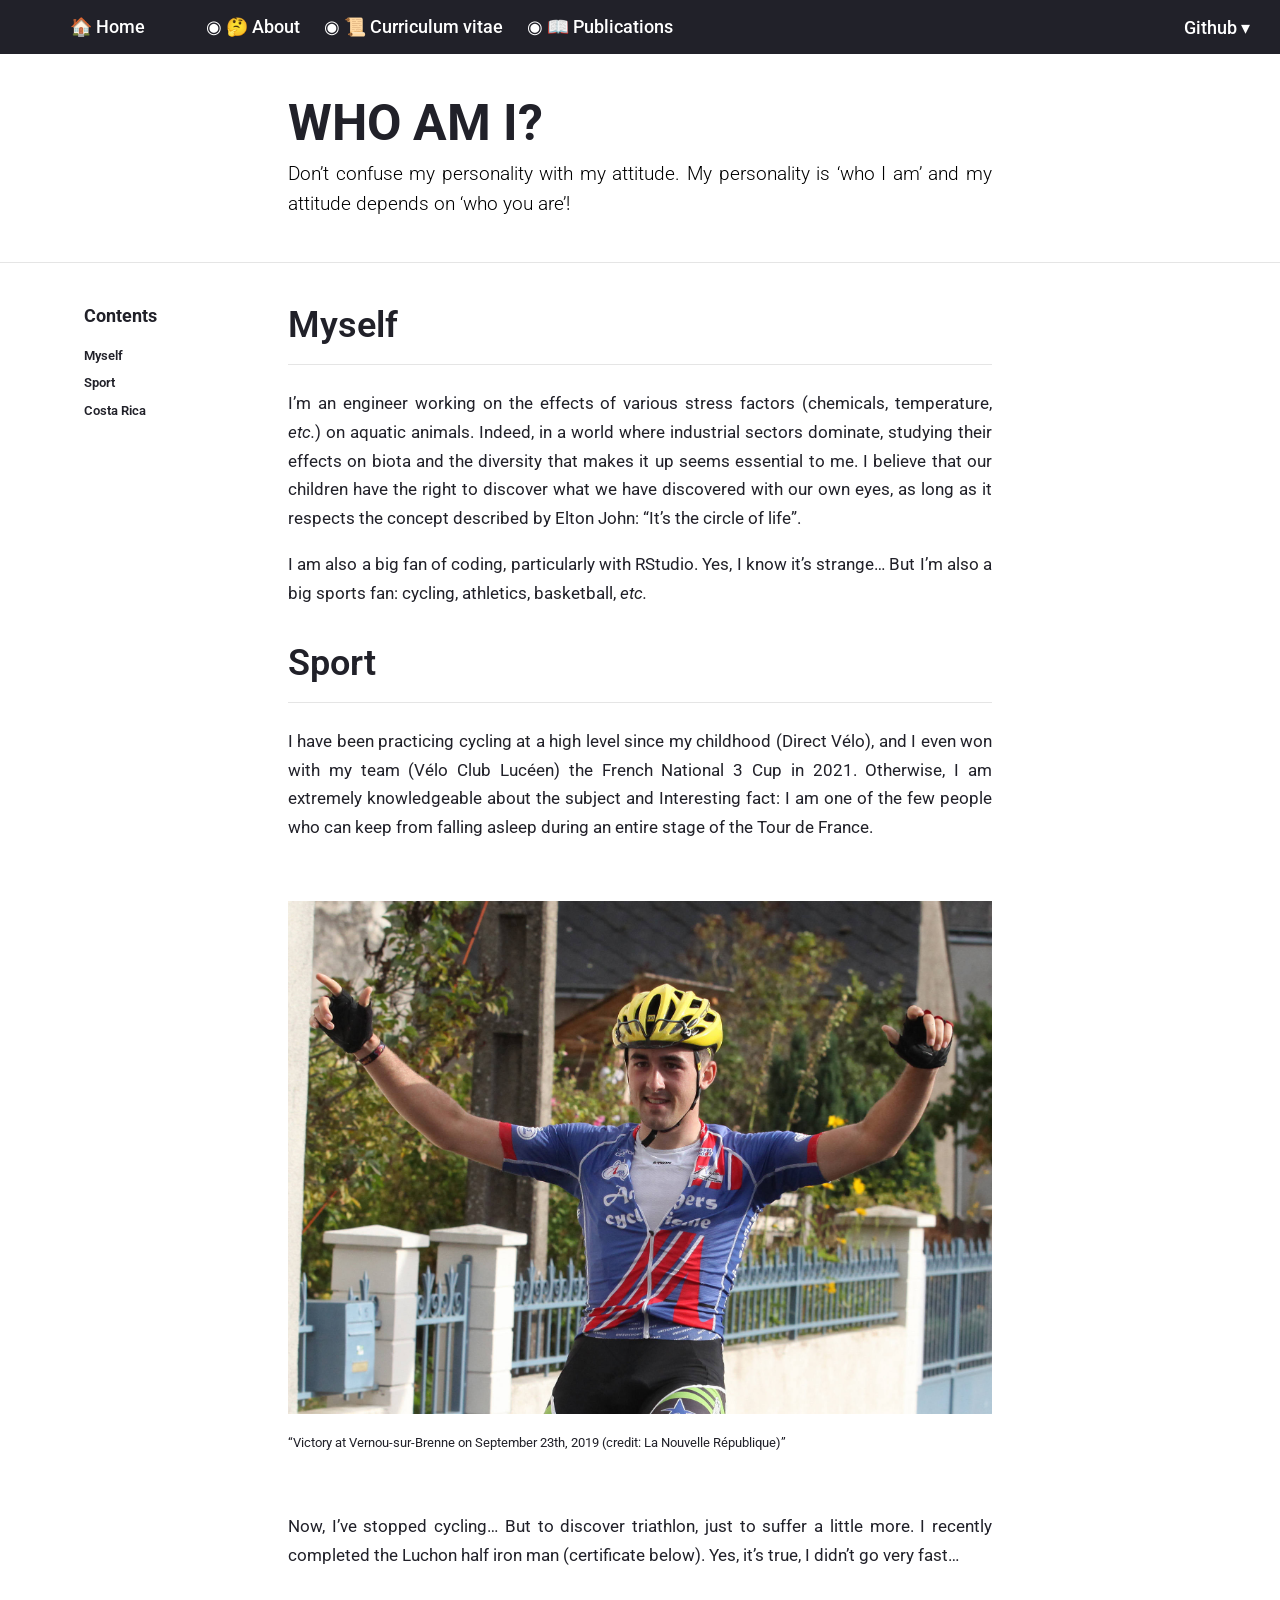
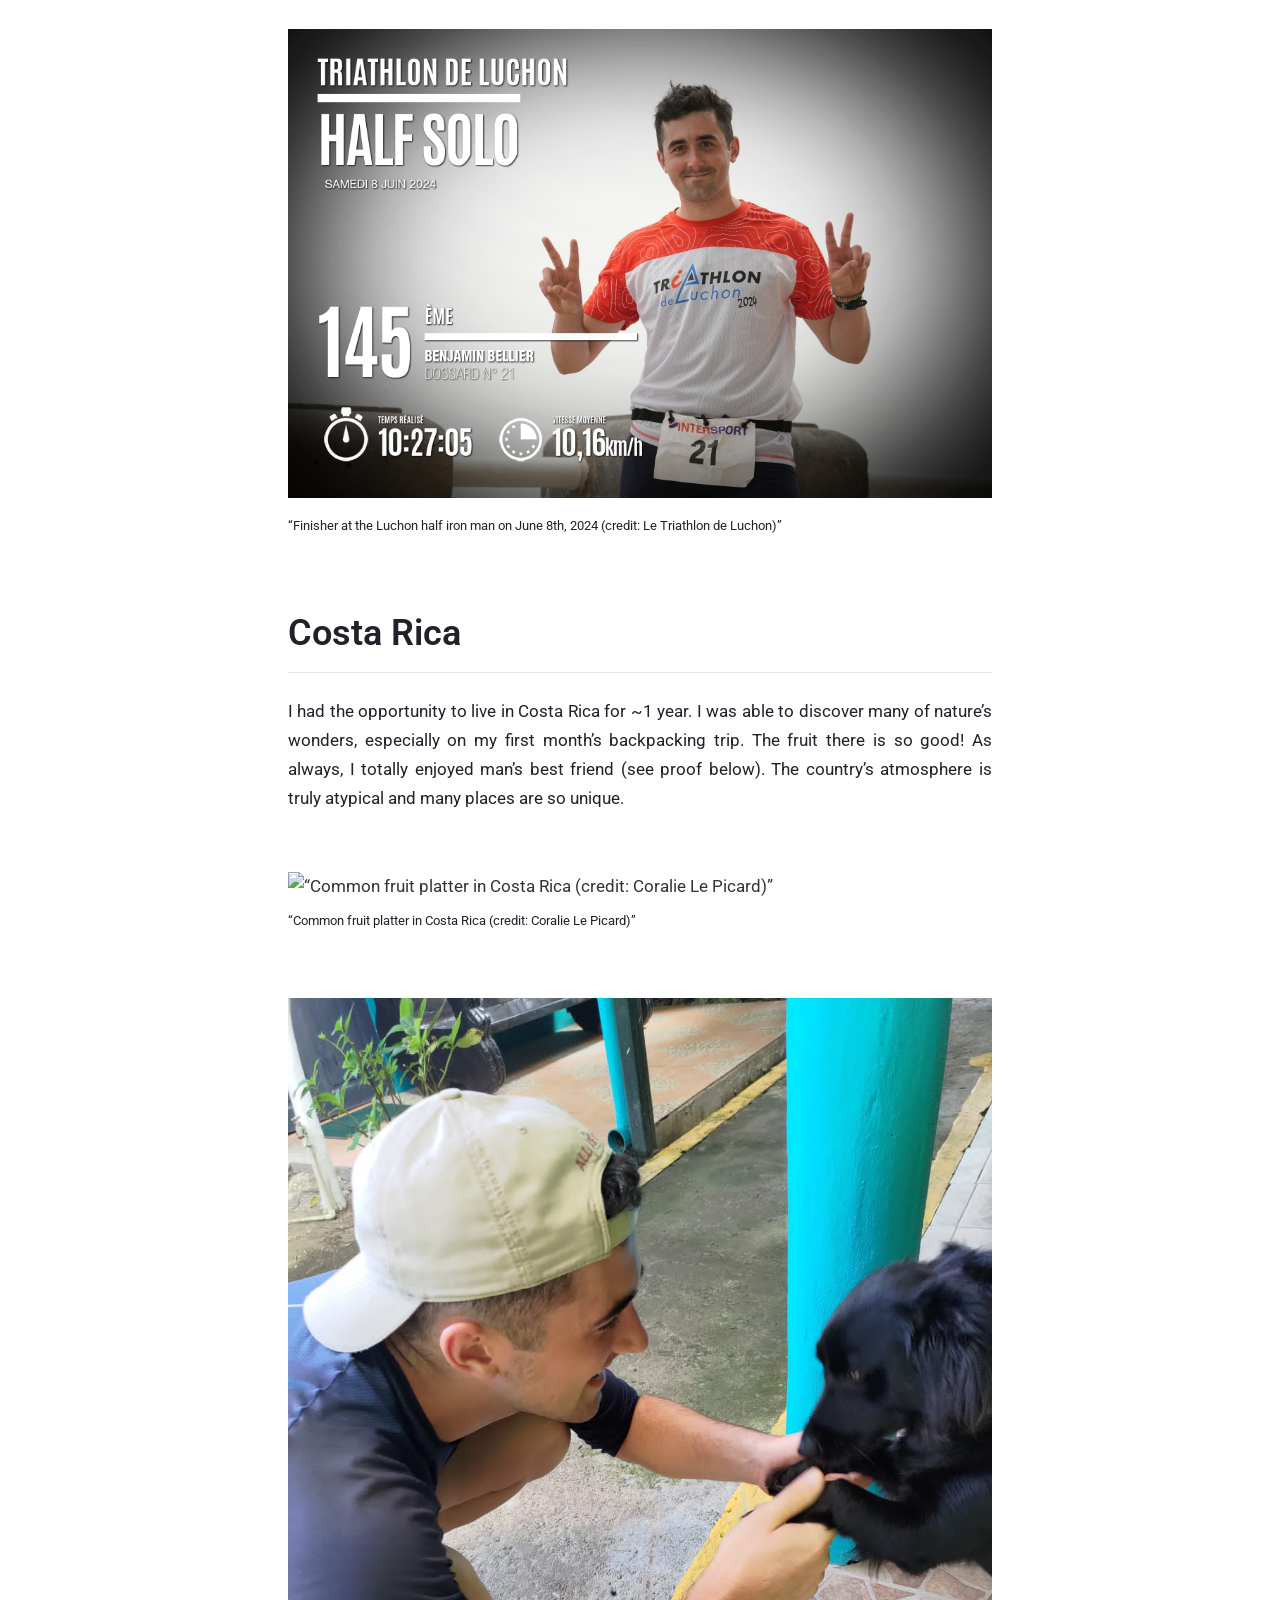
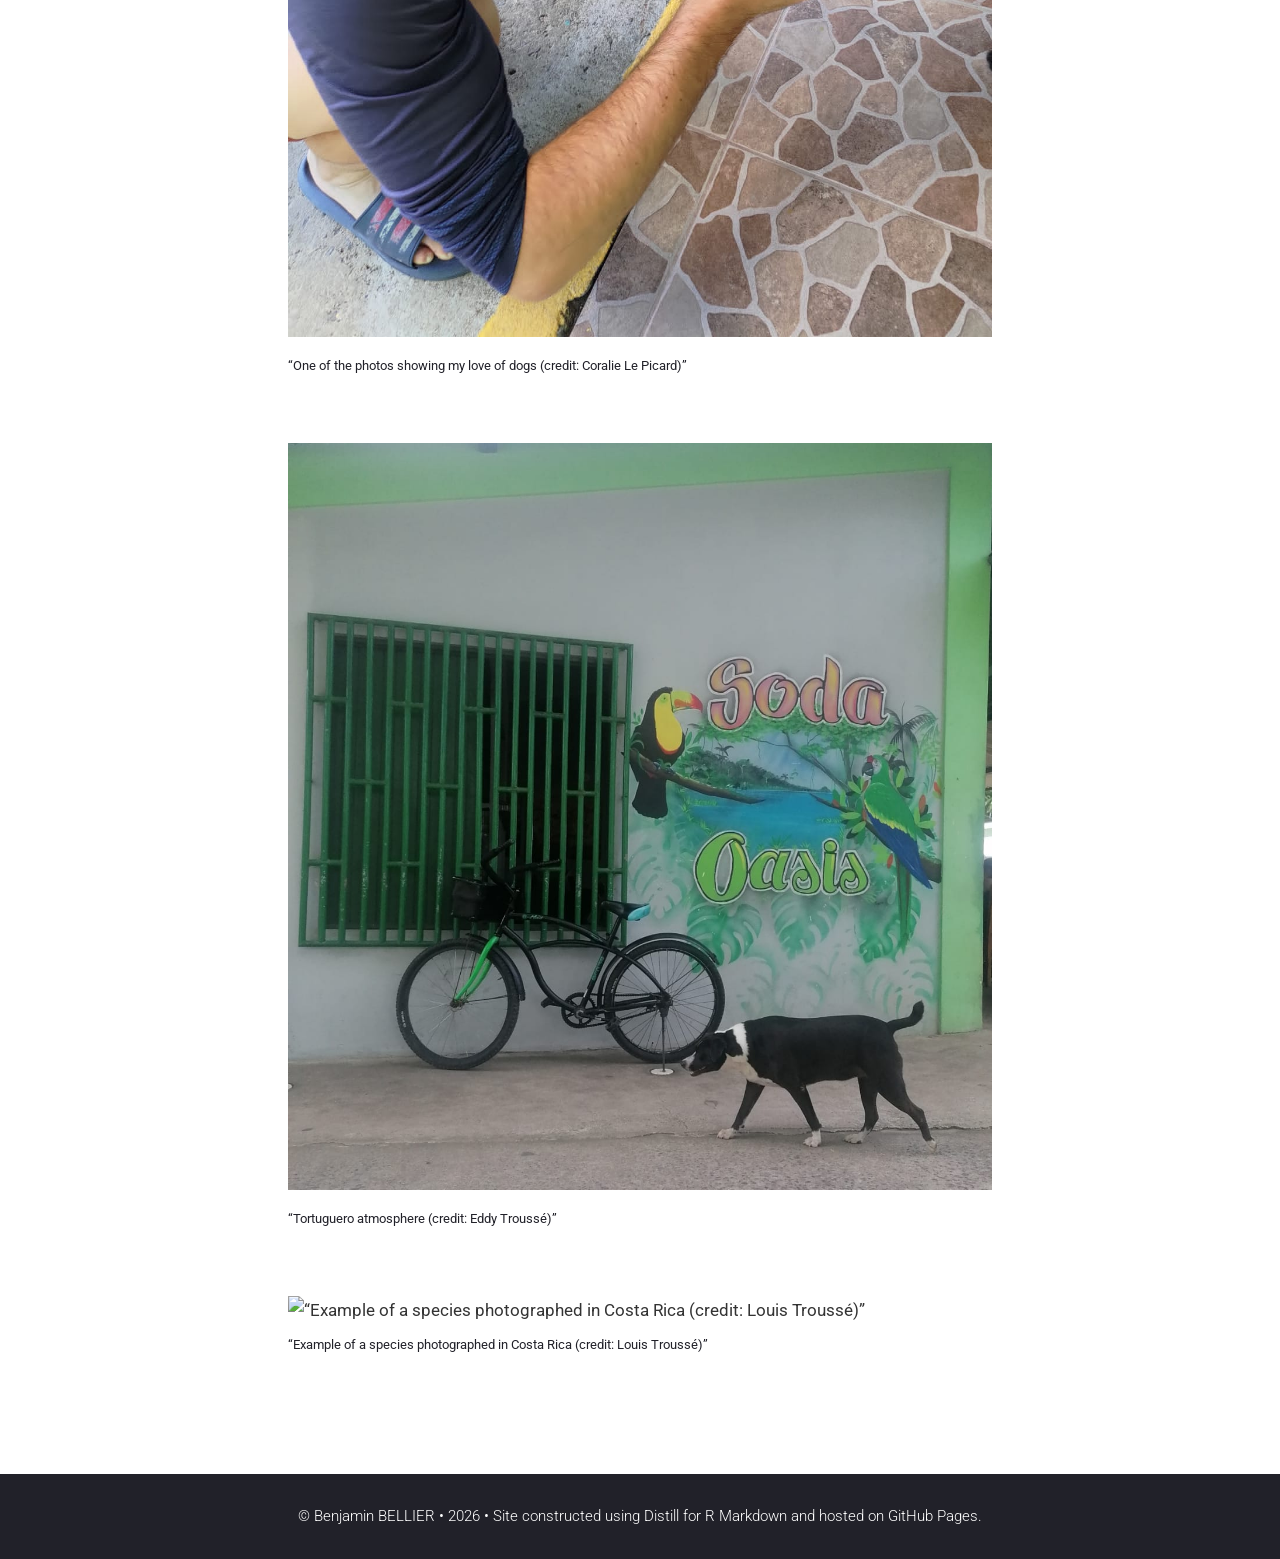
==== commit 51b2494a: "Edit website" ====
--- a/docs/about.html
+++ b/docs/about.html
@@ -21,7 +21,7 @@
 <style type="text/css">code{white-space: pre;}</style>
 <style type="text/css" data-origin="pandoc">
 pre > code.sourceCode { white-space: pre; position: relative; }
-pre > code.sourceCode > span { display: inline-block; line-height: 1.25; }
+pre > code.sourceCode > span { line-height: 1.25; }
 pre > code.sourceCode > span:empty { height: 1.2em; }
 .sourceCode { overflow: visible; }
 code.sourceCode > span { color: inherit; text-decoration: inherit; }
@@ -32,7 +32,7 @@
 }
 @media print {
 pre > code.sourceCode { white-space: pre-wrap; }
-pre > code.sourceCode > span { text-indent: -5em; padding-left: 5em; }
+pre > code.sourceCode > span { display: inline-block; text-indent: -5em; padding-left: 5em; }
 }
 pre.numberSource code
   { counter-reset: source-line 0; }
@@ -88,28 +88,27 @@
 
 
   <!--radix_placeholder_meta_tags-->
-  <title>Home: About this site</title>
-
-
-  <link rel="license" href="https://creativecommons.org/licenses/by-sa/4.0/"/>
+  <title>🏠 Home: WHO AM I?</title>
+
+
   <link rel="icon" type="image/vnd.microsoft.icon" href="icons/fish.ico"/>
 
 
   <!--  https://developers.facebook.com/docs/sharing/webmasters#markup -->
-  <meta property="og:title" content="Home: About this site"/>
+  <meta property="og:title" content="🏠 Home: WHO AM I?"/>
   <meta property="og:type" content="article"/>
   <meta property="og:locale" content="en_US"/>
-  <meta property="og:site_name" content="Home"/>
+  <meta property="og:site_name" content="🏠 Home"/>
 
   <!--  https://dev.twitter.com/cards/types/summary -->
   <meta property="twitter:card" content="summary"/>
-  <meta property="twitter:title" content="Home: About this site"/>
+  <meta property="twitter:title" content="🏠 Home: WHO AM I?"/>
 
   <!--/radix_placeholder_meta_tags-->
   <!--radix_placeholder_rmarkdown_metadata-->
 
   <script type="text/json" id="radix-rmarkdown-metadata">
-  {"type":"list","attributes":{"names":{"type":"character","attributes":{},"value":["title","output"]}},"value":[{"type":"character","attributes":{},"value":["About this site"]},{"type":"list","attributes":{"names":{"type":"character","attributes":{},"value":["distill::distill_article"]}},"value":[{"type":"list","attributes":{"names":{"type":"character","attributes":{},"value":["toc"]}},"value":[{"type":"logical","attributes":{},"value":[true]}]}]}]}
+  {"type":"list","attributes":{"names":{"type":"character","attributes":{},"value":["title","subtitle","output"]}},"value":[{"type":"character","attributes":{},"value":["WHO AM I?"]},{"type":"character","attributes":{},"value":["Don't confuse my personality with my attitude. My personality is ‘who I am’ and my attitude depends on ‘who you are’!"]},{"type":"list","attributes":{"names":{"type":"character","attributes":{},"value":["distill::distill_article"]}},"value":[{"type":"list","attributes":{"names":{"type":"character","attributes":{},"value":["toc"]}},"value":[{"type":"logical","attributes":{},"value":[true]}]}]}]}
   </script>
   <!--/radix_placeholder_rmarkdown_metadata-->
   <!--radix_placeholder_navigation_in_header-->
@@ -2020,13 +2019,13 @@
   a:hover, a:focus {
       color: var(--color-secondary);
       font-weight: 500;
-      border-color: var(--color-secondary);
+      border-color: var(--color-white);
   }
 
   d-article a:hover, a:focus {
       color: var(--color-secondary);
       font-weight: 500;
-      border-color: var(--color-secondary);
+      border-color: var(--color-white);
   }
 
   /* Buttons on home page */
@@ -2054,8 +2053,8 @@
   /* Link buttons */
 
   .icon-link {
-      background-color: #FFFFFF; /* Fond blanc */
-      color: var(--color-primary); /* Texte blanc */
+      background-color: #212129; /* Fond blanc */
+      color: var(--color-white); /* Texte blanc */
       padding: 3px 5px 3px 5px;
       margin: 0 2px 0 2px;
       border-radius: 5px; /* Bords arrondis */
@@ -2063,7 +2062,7 @@
 
   .icon-link:hover {
       background-color: #FFFFFF; /* Fond blanc */
-      color: var(--color-secondary); /* Texte blanc */
+      color: #212129; /* Texte blanc */
   }
 
   .icon-link-details {
@@ -2076,7 +2075,7 @@
 
   .icon-link-details:hover {
       background-color: #FFFFFF; /* Fond blanc */
-      color: var(--color-secondary); /* Texte blanc */
+      color: #212129; /* Texte blanc */
   }
 
   /* For floating images - see lab page, for example */
@@ -2144,6 +2143,11 @@
 
   d-article div.sourceCode {
     background-color: transparent;
+  }
+
+  /* Justification du texte pour les paragraphes, listes et divs spécifiques */
+  p, li, .justify-text {
+    text-align: justify;
   }</style>
   <style type="text/css">
   /* base style */
@@ -2300,7 +2304,7 @@
     color: var(--hover-color, white);
   }</style>
   <!--/radix_placeholder_distill-->
-  <script src="site_libs/header-attrs-2.25/header-attrs.js"></script>
+  <script src="site_libs/header-attrs-2.28/header-attrs.js"></script>
   <script src="site_libs/popper-2.6.0/popper.min.js"></script>
   <link href="site_libs/tippy-6.2.7/tippy.css" rel="stylesheet" />
   <link href="site_libs/tippy-6.2.7/tippy-light-border.css" rel="stylesheet" />
@@ -2415,13 +2419,13 @@
   a:hover, a:focus {
       color: var(--color-secondary);
       font-weight: 500;
-      border-color: var(--color-secondary);
+      border-color: var(--color-white);
   }
 
   d-article a:hover, a:focus {
       color: var(--color-secondary);
       font-weight: 500;
-      border-color: var(--color-secondary);
+      border-color: var(--color-white);
   }
 
   /* Buttons on home page */
@@ -2449,8 +2453,8 @@
   /* Link buttons */
 
   .icon-link {
-      background-color: #FFFFFF; /* Fond blanc */
-      color: var(--color-primary); /* Texte blanc */
+      background-color: #212129; /* Fond blanc */
+      color: var(--color-white); /* Texte blanc */
       padding: 3px 5px 3px 5px;
       margin: 0 2px 0 2px;
       border-radius: 5px; /* Bords arrondis */
@@ -2458,7 +2462,7 @@
 
   .icon-link:hover {
       background-color: #FFFFFF; /* Fond blanc */
-      color: var(--color-secondary); /* Texte blanc */
+      color: #212129; /* Texte blanc */
   }
 
   .icon-link-details {
@@ -2471,7 +2475,7 @@
 
   .icon-link-details:hover {
       background-color: #FFFFFF; /* Fond blanc */
-      color: var(--color-secondary); /* Texte blanc */
+      color: #212129; /* Texte blanc */
   }
 
   /* For floating images - see lab page, for example */
@@ -2540,6 +2544,11 @@
   d-article div.sourceCode {
     background-color: transparent;
   }
+
+  /* Justification du texte pour les paragraphes, listes et divs spécifiques */
+  p, li, .justify-text {
+    text-align: justify;
+  }
   </style>
   <!--/radix_placeholder_site_in_header-->
 
@@ -2552,7 +2561,7 @@
 <!--radix_placeholder_front_matter-->
 
 <script id="distill-front-matter" type="text/json">
-{"title":"About this site","authors":[]}
+{"title":"WHO AM I?","authors":[]}
 </script>
 
 <!--/radix_placeholder_front_matter-->
@@ -2560,10 +2569,10 @@
 <header class="header header--fixed" role="banner">
 <nav class="distill-site-nav distill-site-header">
 <div class="nav-left">
-<a href="index.html" class="title">Home</a>
-<a href="about.html">About</a>
-<a href="cv.html">Curriculum vitae</a>
-<a href="publications.html">Publications</a>
+<a href="index.html" class="title">🏠 Home</a>
+<a href="about.html">◉ 🤔 About</a>
+<a href="cv.html">◉ 📜 Curriculum vitae</a>
+<a href="publications.html">◉ 📖 Publications</a>
 </div>
 <div class="nav-right">
 <div class="nav-dropdown">
@@ -2574,7 +2583,7 @@
 </button>
 <div class="nav-dropdown-content">
 <a href="https://github.com/bbellier">My account</a>
-<a href="https://github.com/bbellier/Fish-and-msPAF">Fish and PAF method</a>
+<a href="https://github.com/bbellier/mywebsite">My website code</a>
 </div>
 </div>
 <a href="javascript:void(0);" class="nav-toggle">&#9776;</a>
@@ -2586,8 +2595,8 @@
 <!--/radix_placeholder_site_before_body-->
 
 <div class="d-title">
-<h1>About this site</h1>
-
+<h1>WHO AM I?</h1>
+<p class="subtitle">Don’t confuse my personality with my attitude. My personality is ‘who I am’ and my attitude depends on ‘who you are’!</p>
 <!--radix_placeholder_categories-->
 <!--/radix_placeholder_categories-->
 
@@ -2600,27 +2609,47 @@
 <h3>Contents</h3>
 <ul>
 <li><a href="#myself" id="toc-myself">Myself</a></li>
-<li><a href="#cyclism" id="toc-cyclism">Cyclism</a></li>
+<li><a href="#sport" id="toc-sport">Sport</a></li>
 <li><a href="#costa-rica" id="toc-costa-rica">Costa Rica</a></li>
 </ul>
 </nav>
 </div>
 <h2 id="myself">Myself</h2>
-<p>I am a studies engineer working on the effects of various stressors (chemicals, temperature, etc.) on aquatic animals. I am also a huge fan of coding, particularly with <a href="https://posit.co/">RStudio</a>.</p>
-<h2 id="cyclism">Cyclism</h2>
-<p>I have been practicing cycling at a high level since my childhood (<a href="https://www.directvelo.com/coureur/18262/benjamin-bellier">Direct Vélo</a>) and I am extremely knowledgeable about the subject. Interesting fact: I am one of the few people who can keep from falling asleep during an entire stage of the Tour de France.</p>
+<p>I’m an engineer working on the effects of various stress factors (chemicals, temperature, <em>etc.</em>) on aquatic animals. Indeed, in a world where industrial sectors dominate, studying their effects on biota and the diversity that makes it up seems essential to me. I believe that our children have the right to discover what we have discovered with our own eyes, as long as it respects the concept described by Elton John: “It’s the circle of life”.</p>
+<p>I am also a big fan of coding, particularly with <a href="https://posit.co/">RStudio</a>. Yes, I know it’s strange… But I’m also a big sports fan: cycling, athletics, basketball, <em>etc.</em></p>
+<h2 id="sport">Sport</h2>
+<p>I have been practicing cycling at a high level since my childhood (<a href="https://www.directvelo.com/coureur/18262/benjamin-bellier">Direct Vélo</a>), and I even won with my team (<a href="https://www.velo-club-luce-28.com/">Vélo Club Lucéen</a>) the French National 3 Cup in 2021. Otherwise, I am extremely knowledgeable about the subject and Interesting fact: I am one of the few people who can keep from falling asleep during an entire stage of the Tour de France.</p>
 <p align="center">
 <figure>
-<img src="images/Bike.jpg" width="394" alt="“Victory at Vernou-sur-Brenne on September 23th, 2019 (crédit photo : La Nouvelle République)”" />
-<figcaption aria-hidden="true">“Victory at Vernou-sur-Brenne on September 23th, 2019 (crédit photo : La Nouvelle République)”</figcaption>
+<img src="images/Bike.jpg" width="394" alt="“Victory at Vernou-sur-Brenne on September 23th, 2019 (credit: La Nouvelle République)”" />
+<figcaption aria-hidden="true">“Victory at Vernou-sur-Brenne on September 23th, 2019 (credit: La Nouvelle République)”</figcaption>
+</figure>
+</p>
+<p>Now, I’ve stopped cycling… But to discover triathlon, just to suffer a little more. I recently completed the Luchon half iron man (certificate below). Yes, it’s true, I didn’t go very fast…</p>
+<p align="center">
+<figure>
+<img src="images/Half_Iron_Man_Luchon_2024.jpg" width="394" alt="“Finisher at the Luchon half iron man on June 8th, 2024 (credit: Le Triathlon de Luchon)”" />
+<figcaption aria-hidden="true">“Finisher at the Luchon half iron man on June 8th, 2024 (credit: Le Triathlon de Luchon)”</figcaption>
 </figure>
 </p>
 <h2 id="costa-rica">Costa Rica</h2>
-<p>I had the opportunity to live in Costa Rica for ~1 year. I was able to discover many of nature’s wonders, particularly during my first backpacking trip.</p>
+<p>I had the opportunity to live in Costa Rica for ~1 year. I was able to discover many of nature’s wonders, especially on my first month’s backpacking trip. The fruit there is so good! As always, I totally enjoyed man’s best friend (see proof below). The country’s atmosphere is truly atypical and many places are so unique.</p>
 <p align="center">
 <figure>
-<img src="images/CR_fruits.jpg" width="278" alt="“Common fruit platter in Costa Rica (crédit photo : Coralie Le Picard)”" />
-<figcaption aria-hidden="true">“Common fruit platter in Costa Rica (crédit photo : Coralie Le Picard)”</figcaption>
+<img src="images/CR_fruits.jpg" width="278" alt="“Common fruit platter in Costa Rica (credit: Coralie Le Picard)”" />
+<figcaption aria-hidden="true">“Common fruit platter in Costa Rica (credit: Coralie Le Picard)”</figcaption>
+</figure>
+<figure>
+<img src="images/dog.jpg" width="278" alt="“One of the photos showing my love of dogs (credit: Coralie Le Picard)”" />
+<figcaption aria-hidden="true">“One of the photos showing my love of dogs (credit: Coralie Le Picard)”</figcaption>
+</figure>
+<figure>
+<img src="images/atmosphere.jpg" width="278" alt="“Tortuguero atmosphere (credit: Eddy Troussé)”" />
+<figcaption aria-hidden="true">“Tortuguero atmosphere (credit: Eddy Troussé)”</figcaption>
+</figure>
+<figure>
+<img src="images/tamandua.JPG" width="278" alt="“Example of a species photographed in Costa Rica (credit: Louis Troussé)”" />
+<figcaption aria-hidden="true">“Example of a species photographed in Costa Rica (credit: Louis Troussé)”</figcaption>
 </figure>
 </p>
 <div class="sourceCode" id="cb1"><pre class="sourceCode r distill-force-highlighting-css"><code class="sourceCode r"></code></pre></div>
@@ -2635,12 +2664,7 @@
 <!--radix_placeholder_site_after_body-->
 <!--/radix_placeholder_site_after_body-->
 <!--radix_placeholder_appendices-->
-<div class="appendix-bottom">
-<h3 id="updates-and-corrections">Corrections</h3>
-<p>If you see mistakes or want to suggest changes, please <a href="https://github.com/bbellier/bbellier.com/issues/new">create an issue</a> on the source repository.</p>
-<h3 id="reuse">Reuse</h3>
-<p>Text and figures are licensed under Creative Commons Attribution <a rel="license" href="https://creativecommons.org/licenses/by-sa/4.0/">CC BY-SA 4.0</a>. Source code is available at <a href="https://github.com/bbellier/bbellier.com">https://github.com/bbellier/bbellier.com</a>, unless otherwise noted. The figures that have been reused from other sources don't fall under this license and can be recognized by a note in their caption: "Figure from ...".</p>
-</div>
+<div class="appendix-bottom"></div>
 <!--/radix_placeholder_appendices-->
 <!--radix_placeholder_navigation_after_body-->
 <div class="distill-site-nav distill-site-footer">
--- a/docs/style/style_bb.css
+++ b/docs/style/style_bb.css
@@ -102,13 +102,13 @@
 a:hover, a:focus {
     color: var(--color-secondary);
     font-weight: 500;
-    border-color: var(--color-secondary);
+    border-color: var(--color-white);
 }
 
 d-article a:hover, a:focus {
     color: var(--color-secondary);
     font-weight: 500;
-    border-color: var(--color-secondary);
+    border-color: var(--color-white);
 }
 
 /* Buttons on home page */
@@ -136,8 +136,8 @@
 /* Link buttons */
 
 .icon-link {
-    background-color: #FFFFFF; /* Fond blanc */
-    color: var(--color-primary); /* Texte blanc */
+    background-color: #212129; /* Fond blanc */
+    color: var(--color-white); /* Texte blanc */
     padding: 3px 5px 3px 5px;
     margin: 0 2px 0 2px;
     border-radius: 5px; /* Bords arrondis */
@@ -145,7 +145,7 @@
 
 .icon-link:hover {
     background-color: #FFFFFF; /* Fond blanc */
-    color: var(--color-secondary); /* Texte blanc */
+    color: #212129; /* Texte blanc */
 }
 
 .icon-link-details {
@@ -158,7 +158,7 @@
 
 .icon-link-details:hover {
     background-color: #FFFFFF; /* Fond blanc */
-    color: var(--color-secondary); /* Texte blanc */
+    color: #212129; /* Texte blanc */
 }
 
 /* For floating images - see lab page, for example */
@@ -226,4 +226,9 @@
 
 d-article div.sourceCode {
   background-color: transparent;
+}
+
+/* Justification du texte pour les paragraphes, listes et divs spécifiques */
+p, li, .justify-text {
+  text-align: justify;
 }
